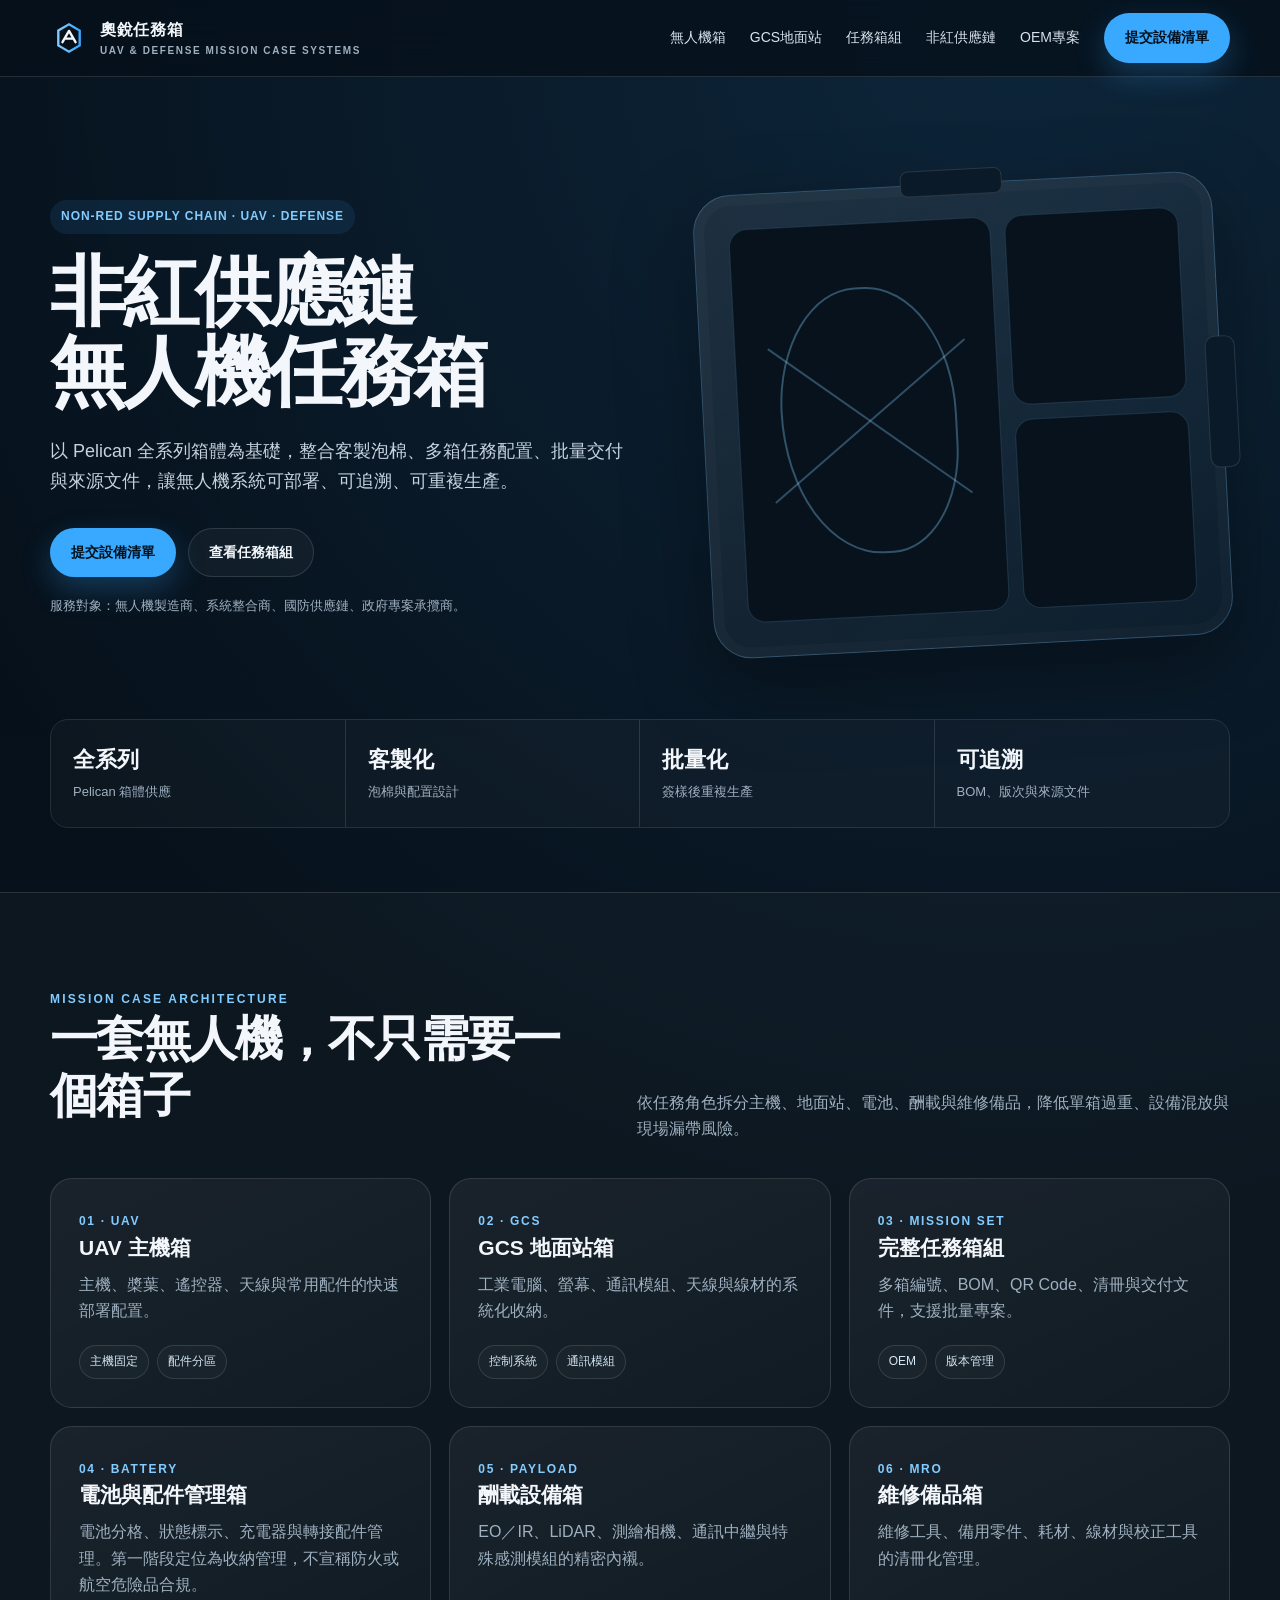
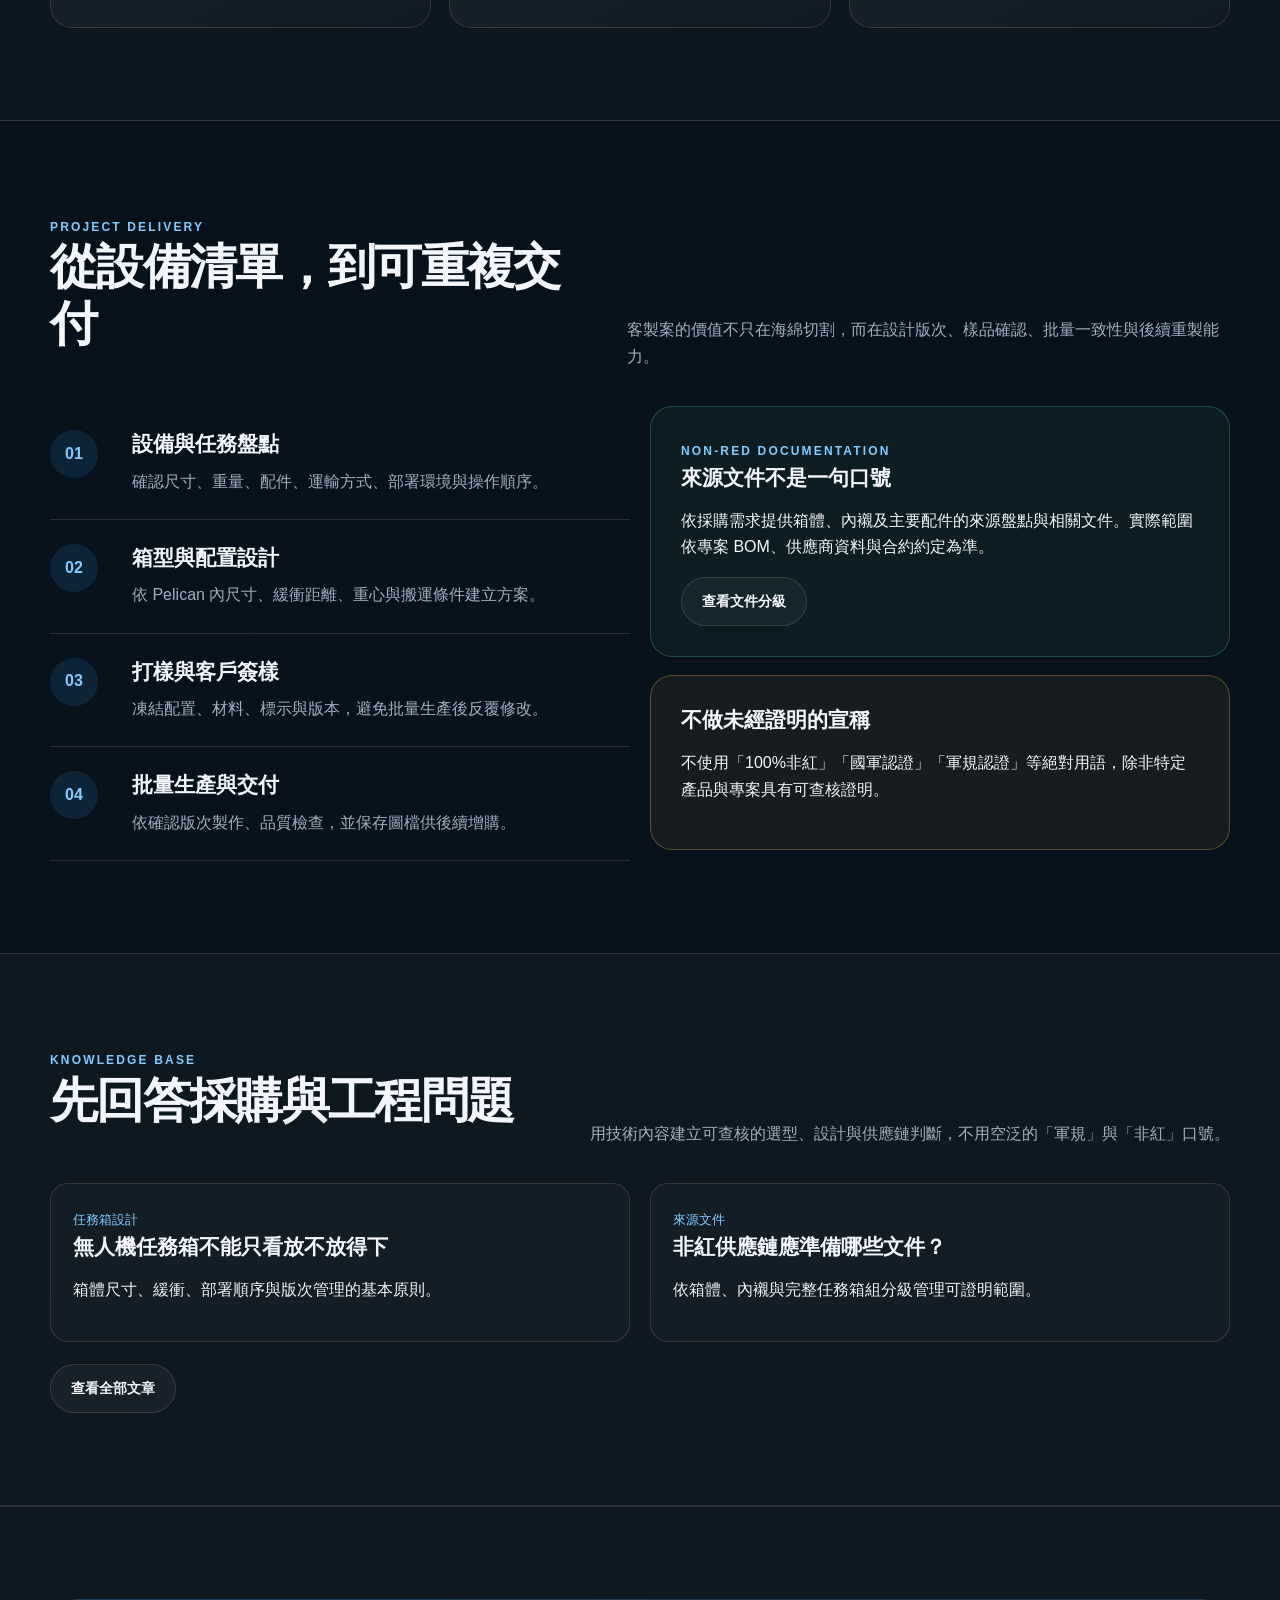
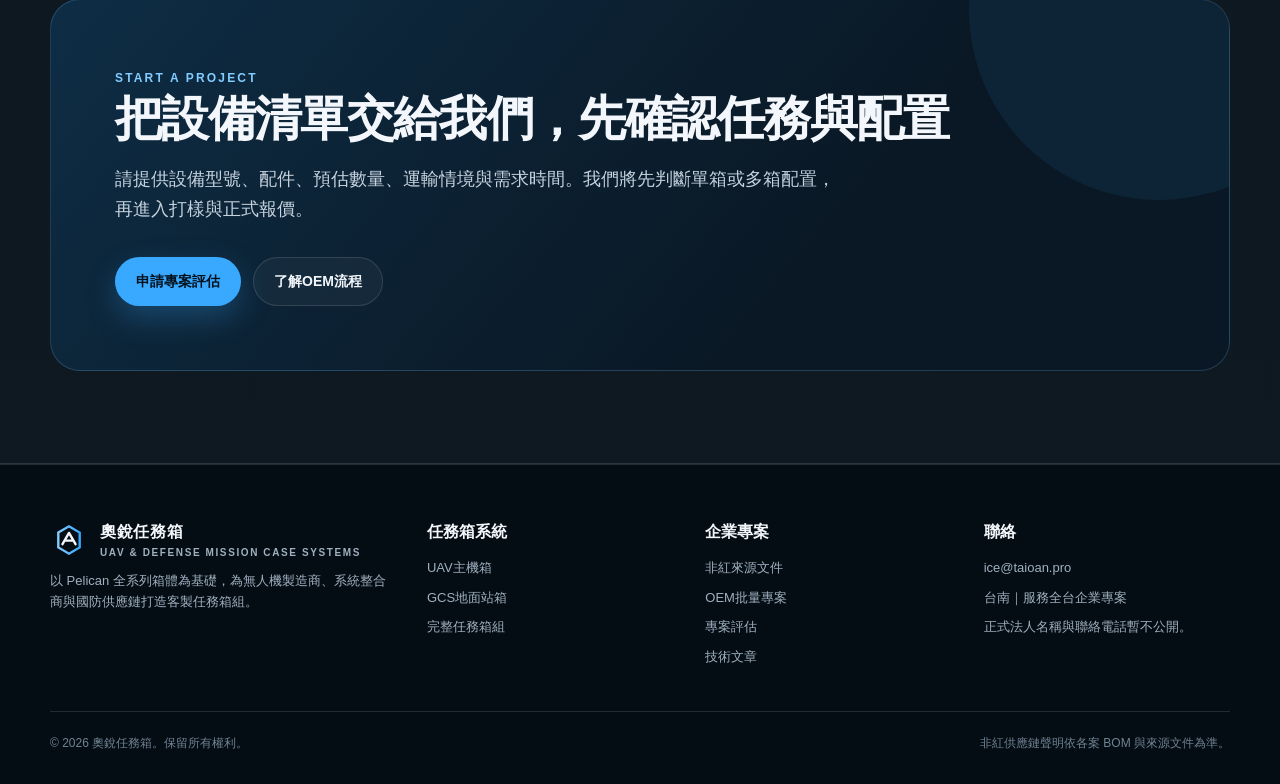
==== index.html @ 8c791722 "Launch Aurui mission case website" ====
<!doctype html><html lang="zh-Hant"><head>
<meta charset="utf-8"><meta name="viewport" content="width=device-width,initial-scale=1">
<title>奧銳任務箱｜非紅供應鏈無人機箱與國防任務箱專案</title><meta name="description" content="以 Pelican 全系列箱體為基礎，提供 UAV 主機箱、GCS 地面站箱、酬載箱、電池管理箱及完整任務箱組的客製與批量交付。"><link rel="canonical" href="https://aurui-mission-case.vercel.app">
<meta property="og:type" content="website"><meta property="og:locale" content="zh_TW"><meta property="og:title" content="奧銳任務箱｜非紅供應鏈無人機箱與國防任務箱專案"><meta property="og:description" content="以 Pelican 全系列箱體為基礎，提供 UAV 主機箱、GCS 地面站箱、酬載箱、電池管理箱及完整任務箱組的客製與批量交付。"><meta property="og:url" content="https://aurui-mission-case.vercel.app"><meta name="theme-color" content="#071019">
<link rel="icon" href="/assets/logo.svg" type="image/svg+xml"><link rel="stylesheet" href="/assets/styles.css">
<script type="application/ld+json">{"@context":"https://schema.org","@type":"Organization","name":"奧銳任務箱","url":"https://aurui-mission-case.vercel.app","description":"非紅供應鏈無人機任務箱與國防設備箱客製專案。","areaServed":"TW","email":"ice@taioan.pro"}</script>
</head><body><header class="site-header"><nav class="nav container">
<a class="brand" href="/"><img src="/assets/logo.svg" alt="奧銳任務箱標誌" width="38" height="38"><span>奧銳任務箱<small>UAV &amp; DEFENSE MISSION CASE SYSTEMS</small></span></a>
<button class="menu-toggle" type="button" aria-label="開啟選單" aria-expanded="false" aria-controls="primary-navigation">選單</button>
<div class="nav-links" id="primary-navigation">
<a href="/uav-case">無人機箱</a><a href="/gcs-case">GCS地面站</a><a href="/mission-set">任務箱組</a><a href="/non-red-supply-chain">非紅供應鏈</a><a href="/oem-program">OEM專案</a><a class="btn btn-primary" href="/inquiry">提交設備清單</a>
</div></nav></header>
<main><section class="hero"><div class="container"><div class="hero-grid">
<div><span class="kicker">NON-RED SUPPLY CHAIN · UAV · DEFENSE</span><h1>非紅供應鏈<br>無人機任務箱</h1><p class="lead">以 Pelican 全系列箱體為基礎，整合客製泡棉、多箱任務配置、批量交付與來源文件，讓無人機系統可部署、可追溯、可重複生產。</p><div class="hero-actions"><a class="btn btn-primary" href="/inquiry">提交設備清單</a><a class="btn btn-secondary" href="/mission-set">查看任務箱組</a></div><p class="hero-note">服務對象：無人機製造商、系統整合商、國防供應鏈、政府專案承攬商。</p></div>
<div class="mission-visual" aria-label="無人機任務箱抽象配置示意"><div class="case-shell"><div class="foam-grid"><div class="cutout large"><div class="drone-mark"></div></div><div class="cutout"></div><div class="cutout"></div></div></div></div></div>
<div class="stat-strip"><div class="stat"><strong>全系列</strong><span>Pelican 箱體供應</span></div><div class="stat"><strong>客製化</strong><span>泡棉與配置設計</span></div><div class="stat"><strong>批量化</strong><span>簽樣後重複生產</span></div><div class="stat"><strong>可追溯</strong><span>BOM、版次與來源文件</span></div></div></div></section>
<section class="section alt"><div class="container"><div class="section-head"><div><span class="eyebrow">Mission Case Architecture</span><h2>一套無人機，不只需要一個箱子</h2></div><p>依任務角色拆分主機、地面站、電池、酬載與維修備品，降低單箱過重、設備混放與現場漏帶風險。</p></div><div class="grid-3">
<a class="card" href="/uav-case"><span class="card-number">01 · UAV</span><h3>UAV 主機箱</h3><p>主機、槳葉、遙控器、天線與常用配件的快速部署配置。</p><div class="tag-row"><span class="tag">主機固定</span><span class="tag">配件分區</span></div></a>
<a class="card" href="/gcs-case"><span class="card-number">02 · GCS</span><h3>GCS 地面站箱</h3><p>工業電腦、螢幕、通訊模組、天線與線材的系統化收納。</p><div class="tag-row"><span class="tag">控制系統</span><span class="tag">通訊模組</span></div></a>
<a class="card" href="/mission-set"><span class="card-number">03 · MISSION SET</span><h3>完整任務箱組</h3><p>多箱編號、BOM、QR Code、清冊與交付文件，支援批量專案。</p><div class="tag-row"><span class="tag">OEM</span><span class="tag">版本管理</span></div></a>
<div class="card"><span class="card-number">04 · BATTERY</span><h3>電池與配件管理箱</h3><p>電池分格、狀態標示、充電器與轉接配件管理。第一階段定位為收納管理，不宣稱防火或航空危險品合規。</p></div>
<div class="card"><span class="card-number">05 · PAYLOAD</span><h3>酬載設備箱</h3><p>EO／IR、LiDAR、測繪相機、通訊中繼與特殊感測模組的精密內襯。</p></div>
<div class="card"><span class="card-number">06 · MRO</span><h3>維修備品箱</h3><p>維修工具、備用零件、耗材、線材與校正工具的清冊化管理。</p></div>
</div></div></section>
<section class="section"><div class="container"><div class="section-head"><div><span class="eyebrow">Project Delivery</span><h2>從設備清單，到可重複交付</h2></div><p>客製案的價值不只在海綿切割，而在設計版次、樣品確認、批量一致性與後續重製能力。</p></div><div class="grid-2"><div class="process"><div class="process-step"><div><h3>設備與任務盤點</h3><p>確認尺寸、重量、配件、運輸方式、部署環境與操作順序。</p></div></div><div class="process-step"><div><h3>箱型與配置設計</h3><p>依 Pelican 內尺寸、緩衝距離、重心與搬運條件建立方案。</p></div></div><div class="process-step"><div><h3>打樣與客戶簽樣</h3><p>凍結配置、材料、標示與版本，避免批量生產後反覆修改。</p></div></div><div class="process-step"><div><h3>批量生產與交付</h3><p>依確認版次製作、品質檢查，並保存圖檔供後續增購。</p></div></div></div><div><div class="callout"><span class="eyebrow">NON-RED DOCUMENTATION</span><h3>來源文件不是一句口號</h3><p>依採購需求提供箱體、內襯及主要配件的來源盤點與相關文件。實際範圍依專案 BOM、供應商資料與合約約定為準。</p><a class="btn btn-secondary" href="/non-red-supply-chain">查看文件分級</a></div><div class="callout warning" style="margin-top:18px"><h3>不做未經證明的宣稱</h3><p>不使用「100%非紅」「國軍認證」「軍規認證」等絕對用語，除非特定產品與專案具有可查核證明。</p></div></div></div></div></section>
<section class="section alt"><div class="container"><div class="section-head"><div><span class="eyebrow">KNOWLEDGE BASE</span><h2>先回答採購與工程問題</h2></div><p>用技術內容建立可查核的選型、設計與供應鏈判斷，不用空泛的「軍規」與「非紅」口號。</p></div><div class="grid-2"><a class="article-item" href="/articles/uav-mission-case-design"><small>任務箱設計</small><h3>無人機任務箱不能只看放不放得下</h3><p>箱體尺寸、緩衝、部署順序與版次管理的基本原則。</p></a><a class="article-item" href="/articles/non-red-supply-chain-documents"><small>來源文件</small><h3>非紅供應鏈應準備哪些文件？</h3><p>依箱體、內襯與完整任務箱組分級管理可證明範圍。</p></a></div><div style="margin-top:22px"><a class="btn btn-secondary" href="/articles">查看全部文章</a></div></div></section><section class="section alt"><div class="container"><div class="quote-band"><span class="eyebrow">START A PROJECT</span><h2>把設備清單交給我們，先確認任務與配置</h2><p class="lead">請提供設備型號、配件、預估數量、運輸情境與需求時間。我們將先判斷單箱或多箱配置，再進入打樣與正式報價。</p><div class="hero-actions"><a class="btn btn-primary" href="/inquiry">申請專案評估</a><a class="btn btn-secondary" href="/oem-program">了解OEM流程</a></div></div></div></section></main><footer class="site-footer"><div class="container"><div class="footer-grid">
<div><div class="brand"><img src="/assets/logo.svg" alt="" width="38" height="38"><span>奧銳任務箱<small>UAV &amp; DEFENSE MISSION CASE SYSTEMS</small></span></div><p>以 Pelican 全系列箱體為基礎，為無人機製造商、系統整合商與國防供應鏈打造客製任務箱組。</p></div>
<div><h4>任務箱系統</h4><a href="/uav-case">UAV主機箱</a><a href="/gcs-case">GCS地面站箱</a><a href="/mission-set">完整任務箱組</a></div>
<div><h4>企業專案</h4><a href="/non-red-supply-chain">非紅來源文件</a><a href="/oem-program">OEM批量專案</a><a href="/inquiry">專案評估</a><a href="/articles">技術文章</a></div>
<div><h4>聯絡</h4><a href="mailto:ice@taioan.pro">ice@taioan.pro</a><p>台南｜服務全台企業專案</p><p class="notice">正式法人名稱與聯絡電話暫不公開。</p></div>
</div><div class="footer-bottom"><span>© 2026 奧銳任務箱。保留所有權利。</span><span>非紅供應鏈聲明依各案 BOM 與來源文件為準。</span></div></div></footer><script src="/assets/app.js" defer></script></body></html>
---- assets/styles.css ----
:root {
  --bg: #071019;
  --surface: #0c1824;
  --surface-2: #102131;
  --line: rgba(255,255,255,.12);
  --text: #f3f7fb;
  --muted: #9fb0c0;
  --accent: #39a9ff;
  --accent-2: #82ccff;
  --ok: #52d6a0;
  --warning: #f2c45c;
  --max: 1180px;
  --radius: 22px;
  --shadow: 0 28px 80px rgba(0,0,0,.35);
}
* { box-sizing: border-box; }
html { scroll-behavior: smooth; }
body {
  margin: 0;
  background:
    radial-gradient(circle at 80% 0%, rgba(57,169,255,.14), transparent 30%),
    linear-gradient(180deg, #06101a 0%, #09131d 100%);
  color: var(--text);
  font-family: Inter, "Noto Sans TC", "PingFang TC", "Microsoft JhengHei", sans-serif;
  line-height: 1.65;
}
a { color: inherit; text-decoration: none; }
img, svg { max-width: 100%; }
.container { width: min(var(--max), calc(100% - 40px)); margin: 0 auto; }
.site-header {
  position: sticky; top: 0; z-index: 30;
  backdrop-filter: blur(18px);
  background: rgba(6,16,26,.78);
  border-bottom: 1px solid var(--line);
}
.nav { min-height: 76px; display: flex; align-items: center; justify-content: space-between; gap: 24px; }
.brand { display:flex; align-items:center; gap:12px; font-weight: 800; letter-spacing:.04em; }
.brand svg { width: 38px; height: 38px; }
.brand small { display:block; font-size:10px; color:var(--muted); letter-spacing:.16em; font-weight:600; }
.nav-links { display:flex; align-items:center; gap:24px; font-size:14px; color:#d9e3ec; }
.nav-links a:hover { color: var(--accent-2); }
.menu-toggle { display:none; background:none; border:1px solid var(--line); color:white; border-radius:12px; padding:9px 12px; }
.btn {
  display:inline-flex; align-items:center; justify-content:center; gap:8px;
  border-radius:999px; padding:12px 20px; font-weight:750; font-size:14px;
  border:1px solid transparent; transition:.2s ease; cursor:pointer;
}
.btn-primary { background:var(--accent); color:#03111d; box-shadow:0 12px 30px rgba(57,169,255,.26); }
.btn-primary:hover { transform:translateY(-2px); background:#67bbff; }
.btn-secondary { border-color:var(--line); background:rgba(255,255,255,.04); }
.btn-secondary:hover { border-color:rgba(130,204,255,.55); color:var(--accent-2); }
.hero { padding:88px 0 64px; overflow:hidden; }
.hero-grid { display:grid; grid-template-columns:1.05fr .95fr; gap:56px; align-items:center; }
.eyebrow { color:var(--accent-2); text-transform:uppercase; letter-spacing:.18em; font-size:12px; font-weight:800; }
h1 { font-size:clamp(42px,6vw,76px); line-height:1.06; letter-spacing:-.045em; margin:18px 0 24px; }
h2 { font-size:clamp(30px,4vw,48px); line-height:1.18; letter-spacing:-.035em; margin:0 0 18px; }
h3 { font-size:21px; line-height:1.35; margin:0 0 10px; }
.lead { color:#c6d3df; font-size:18px; max-width:720px; }
.hero-actions { display:flex; flex-wrap:wrap; gap:12px; margin-top:32px; }
.hero-note { margin-top:18px; font-size:13px; color:var(--muted); }
.mission-visual { position:relative; min-height:500px; display:grid; place-items:center; }
.case-shell {
  width:min(520px,100%); aspect-ratio:1.12; border:1px solid rgba(130,204,255,.26); border-radius:38px;
  background:linear-gradient(145deg, rgba(255,255,255,.08), rgba(255,255,255,.015));
  box-shadow:var(--shadow), inset 0 0 0 10px rgba(255,255,255,.02);
  padding:34px; position:relative; transform:rotate(-3deg);
}
.case-shell:before,.case-shell:after { content:""; position:absolute; background:#0b1a28; border:1px solid var(--line); }
.case-shell:before { width:100px;height:24px;border-radius:8px;left:50%;top:-15px;transform:translateX(-50%); }
.case-shell:after { width:28px;height:130px;border-radius:10px;right:-16px;top:50%;transform:translateY(-50%); }
.foam-grid { height:100%; display:grid; grid-template-columns:1.2fr .8fr; grid-template-rows:1fr 1fr; gap:14px; }
.cutout { border:1px solid rgba(130,204,255,.18); background:#07121c; border-radius:18px; position:relative; overflow:hidden; }
.cutout.large { grid-row:1/3; }
.drone-mark { position:absolute; inset:16%; border:2px solid rgba(130,204,255,.34); border-radius:48% 52% 42% 58%; }
.drone-mark:before,.drone-mark:after { content:""; position:absolute; width:145%; height:2px; background:rgba(130,204,255,.32); left:-22%; top:50%; }
.drone-mark:before { transform:rotate(38deg); }
.drone-mark:after { transform:rotate(-38deg); }
.stat-strip { display:grid; grid-template-columns:repeat(4,1fr); border:1px solid var(--line); border-radius:18px; overflow:hidden; margin-top:54px; }
.stat { padding:22px; background:rgba(255,255,255,.025); border-right:1px solid var(--line); }
.stat:last-child { border-right:0; }
.stat strong { display:block; font-size:22px; }
.stat span { color:var(--muted); font-size:13px; }
.section { padding:92px 0; }
.section.alt { background:rgba(255,255,255,.022); border-block:1px solid var(--line); }
.section-head { display:flex; justify-content:space-between; gap:40px; align-items:end; margin-bottom:36px; }
.section-head p { max-width:650px; color:var(--muted); margin:0; }
.grid-3 { display:grid; grid-template-columns:repeat(3,1fr); gap:18px; }
.grid-2 { display:grid; grid-template-columns:repeat(2,1fr); gap:20px; }
.card {
  padding:28px; border:1px solid var(--line); border-radius:var(--radius);
  background:linear-gradient(155deg, rgba(255,255,255,.055), rgba(255,255,255,.018));
  min-height:100%; transition:.2s ease;
}
.card:hover { transform:translateY(-4px); border-color:rgba(57,169,255,.42); }
.card-number { font-size:12px; letter-spacing:.14em; color:var(--accent-2); font-weight:800; }
.card p { color:var(--muted); margin:0; }
.card ul { padding-left:18px; color:#c4d0db; }
.icon-box { width:48px;height:48px;border-radius:14px;display:grid;place-items:center;background:rgba(57,169,255,.12);border:1px solid rgba(57,169,255,.25);margin-bottom:24px; }
.tag-row { display:flex; flex-wrap:wrap; gap:8px; margin-top:20px; }
.tag { font-size:12px; color:#d3e7f6; padding:6px 10px; border:1px solid var(--line); border-radius:999px; background:rgba(255,255,255,.025); }
.process { counter-reset:step; }
.process-step { display:grid; grid-template-columns:64px 1fr; gap:18px; padding:24px 0; border-bottom:1px solid var(--line); }
.process-step:before { counter-increment:step; content:counter(step, decimal-leading-zero); width:48px;height:48px;border-radius:50%;display:grid;place-items:center;background:rgba(57,169,255,.12);color:var(--accent-2);font-weight:800; }
.process-step p { margin:5px 0 0; color:var(--muted); }
.callout { border:1px solid rgba(82,214,160,.28); background:rgba(82,214,160,.06); border-radius:var(--radius); padding:30px; }
.callout.warning { border-color:rgba(242,196,92,.3); background:rgba(242,196,92,.06); }
.quote-band { padding:64px; border-radius:30px; background:linear-gradient(130deg,#0e2d45,#0a1825 65%); border:1px solid rgba(130,204,255,.2); position:relative; overflow:hidden; }
.quote-band:after { content:"";position:absolute;width:380px;height:380px;border-radius:50%;background:rgba(57,169,255,.08);right:-120px;top:-180px; }
.page-hero { padding:72px 0 46px; border-bottom:1px solid var(--line); }
.page-hero h1 { font-size:clamp(38px,5vw,64px); }
.breadcrumb { font-size:13px; color:var(--muted); }
.content-grid { display:grid;grid-template-columns:1fr 320px;gap:50px;align-items:start; }
.sidebar { position:sticky;top:110px; }
.sidebar .card { min-height:auto; }
.table-wrap { overflow:auto; border:1px solid var(--line); border-radius:18px; }
table { width:100%; border-collapse:collapse; min-width:680px; }
th,td { text-align:left; padding:15px 18px; border-bottom:1px solid var(--line); }
th { color:var(--accent-2); font-size:13px; background:rgba(255,255,255,.035); }
td { color:#ced9e2; }
form { display:grid; gap:16px; }
.form-grid { display:grid; grid-template-columns:1fr 1fr; gap:16px; }
label { display:grid; gap:8px; font-size:13px; color:#d7e1e9; font-weight:700; }
input,select,textarea {
  width:100%; border:1px solid var(--line); border-radius:13px; background:#081521; color:white; padding:13px 14px; font:inherit;
}
input:focus,select:focus,textarea:focus { outline:none; border-color:var(--accent); box-shadow:0 0 0 3px rgba(57,169,255,.12); }
textarea { min-height:150px; resize:vertical; }
.form-status { min-height:24px; color:var(--muted); font-size:14px; }
.honeypot { position:absolute; left:-10000px; width:1px; height:1px; overflow:hidden; }
.site-footer { padding:54px 0 30px; border-top:1px solid var(--line); background:#050d14; }
.footer-grid { display:grid; grid-template-columns:1.4fr repeat(3,1fr); gap:32px; }
.footer-grid h4 { margin:0 0 12px; }
.footer-grid a,.footer-grid p { color:var(--muted); font-size:13px; display:block; margin:8px 0; }
.footer-bottom { margin-top:36px; padding-top:22px; border-top:1px solid var(--line); color:#6f8293; font-size:12px; display:flex; justify-content:space-between; gap:20px; }
.article-list { display:grid; gap:14px; }
.article-item { padding:22px;border:1px solid var(--line);border-radius:18px;background:rgba(255,255,255,.025); }
.article-item small { color:var(--accent-2); }
.kicker { display:inline-flex;align-items:center;gap:8px;padding:7px 11px;border-radius:999px;background:rgba(57,169,255,.1);color:var(--accent-2);font-size:12px;font-weight:800;letter-spacing:.08em; }
.notice { color:#8fa2b3; font-size:12px; }
@media(max-width:900px){
  .nav-links{display:none;position:absolute;left:20px;right:20px;top:70px;flex-direction:column;align-items:stretch;background:#081521;border:1px solid var(--line);border-radius:18px;padding:18px;box-shadow:var(--shadow)}
  .nav-links.open{display:flex}.menu-toggle{display:block}
  .hero-grid,.content-grid,.footer-grid{grid-template-columns:1fr}.mission-visual{min-height:400px}.sidebar{position:static}
  .grid-3{grid-template-columns:1fr 1fr}.stat-strip{grid-template-columns:1fr 1fr}.stat:nth-child(2){border-right:0}.stat:nth-child(-n+2){border-bottom:1px solid var(--line)}
  .section-head{display:block}.section-head p{margin-top:14px}.quote-band{padding:38px}
}
@media(max-width:620px){
  .container{width:min(100% - 28px,var(--max))}.hero{padding-top:58px}.grid-3,.grid-2,.form-grid{grid-template-columns:1fr}.stat-strip{grid-template-columns:1fr}.stat{border-right:0!important;border-bottom:1px solid var(--line)!important}.stat:last-child{border-bottom:0!important}.case-shell{padding:22px;border-radius:28px}.mission-visual{min-height:330px}.section{padding:66px 0}.nav{min-height:68px}.brand small{display:none}.footer-bottom{display:block}.hero-actions .btn{width:100%}
}
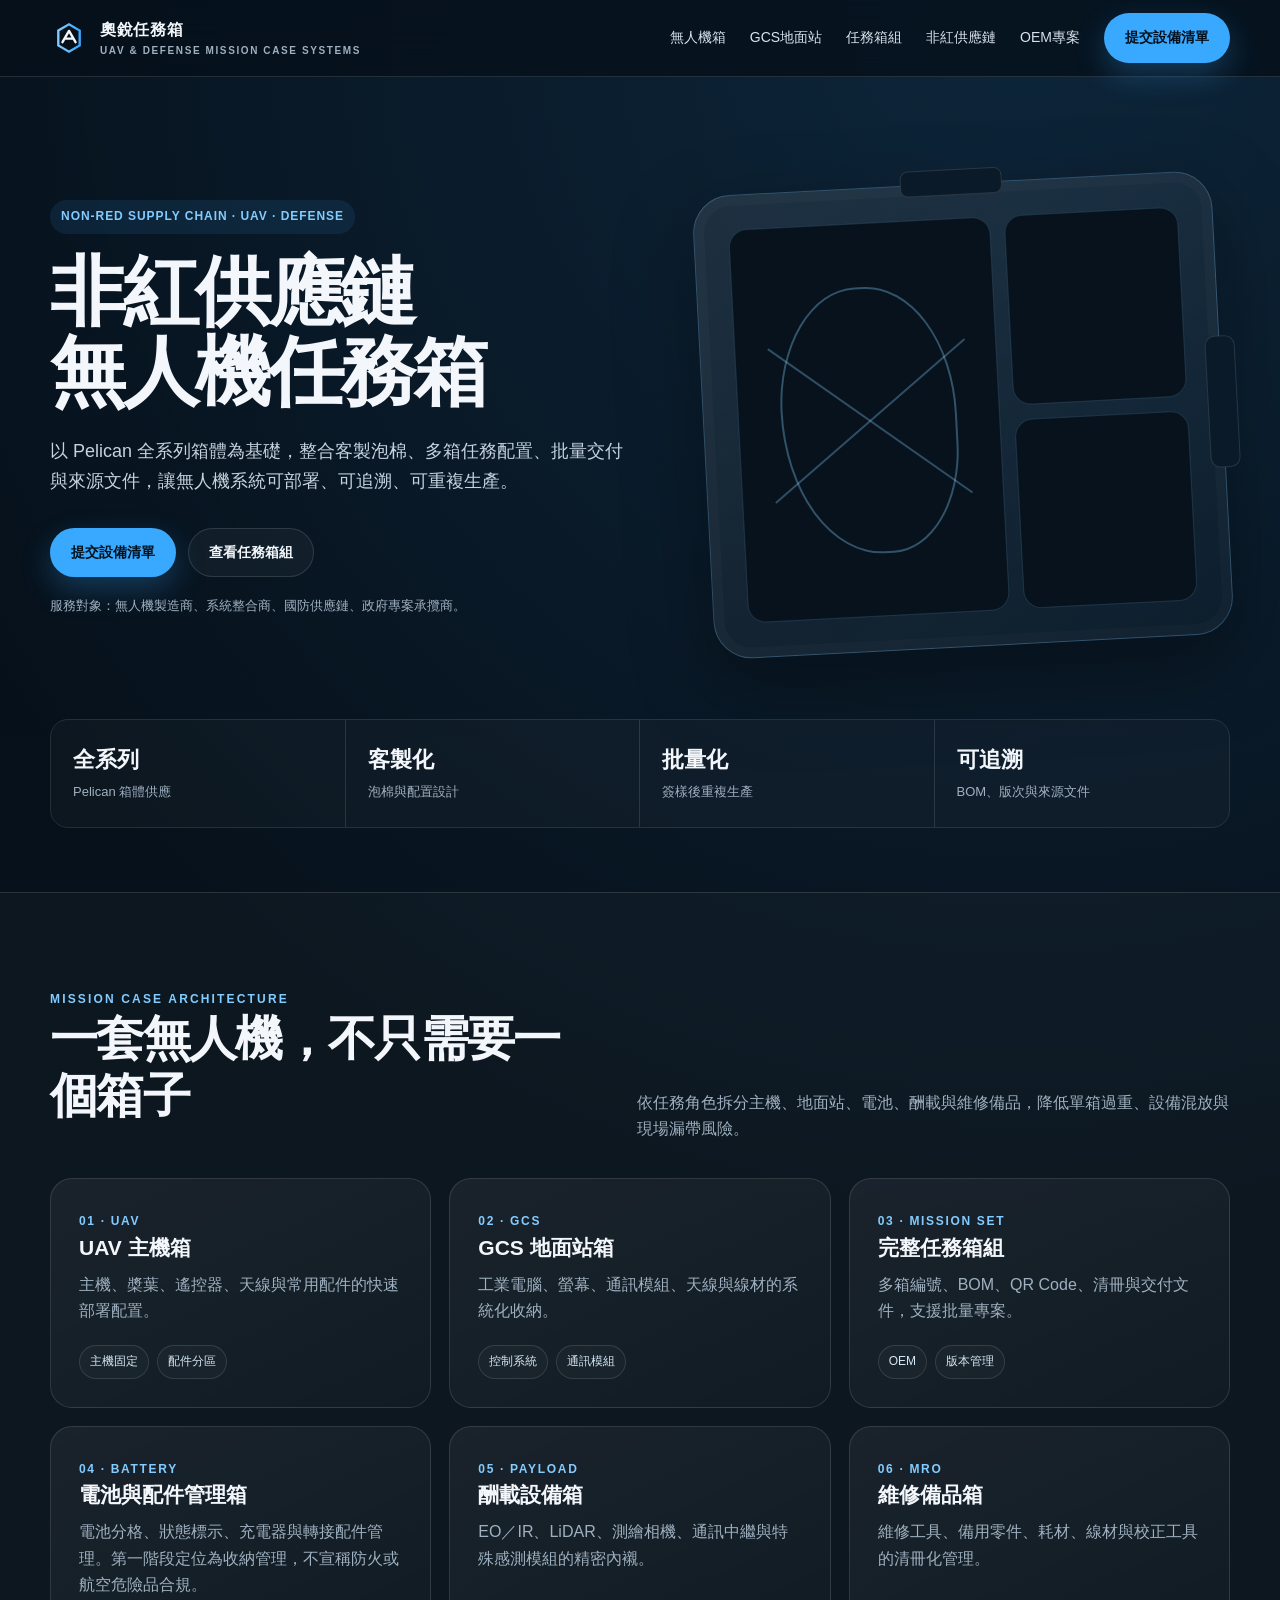
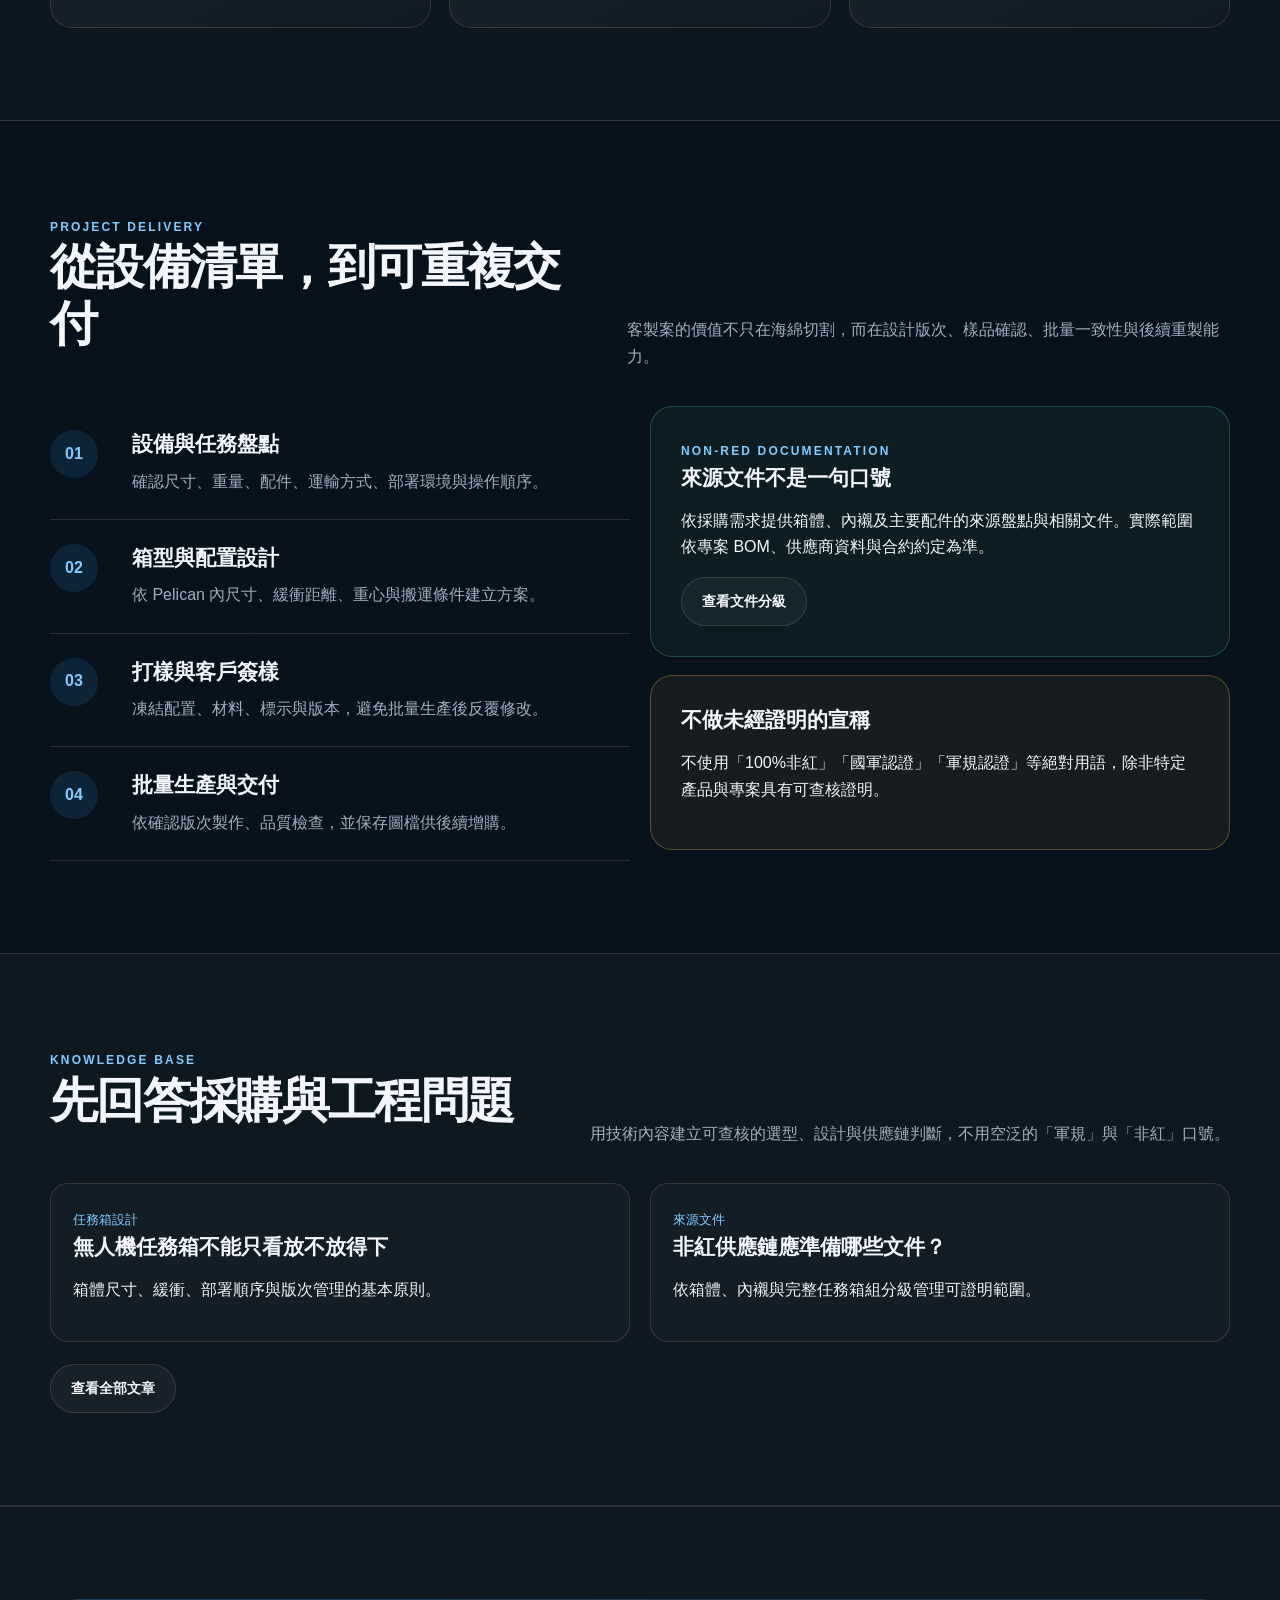
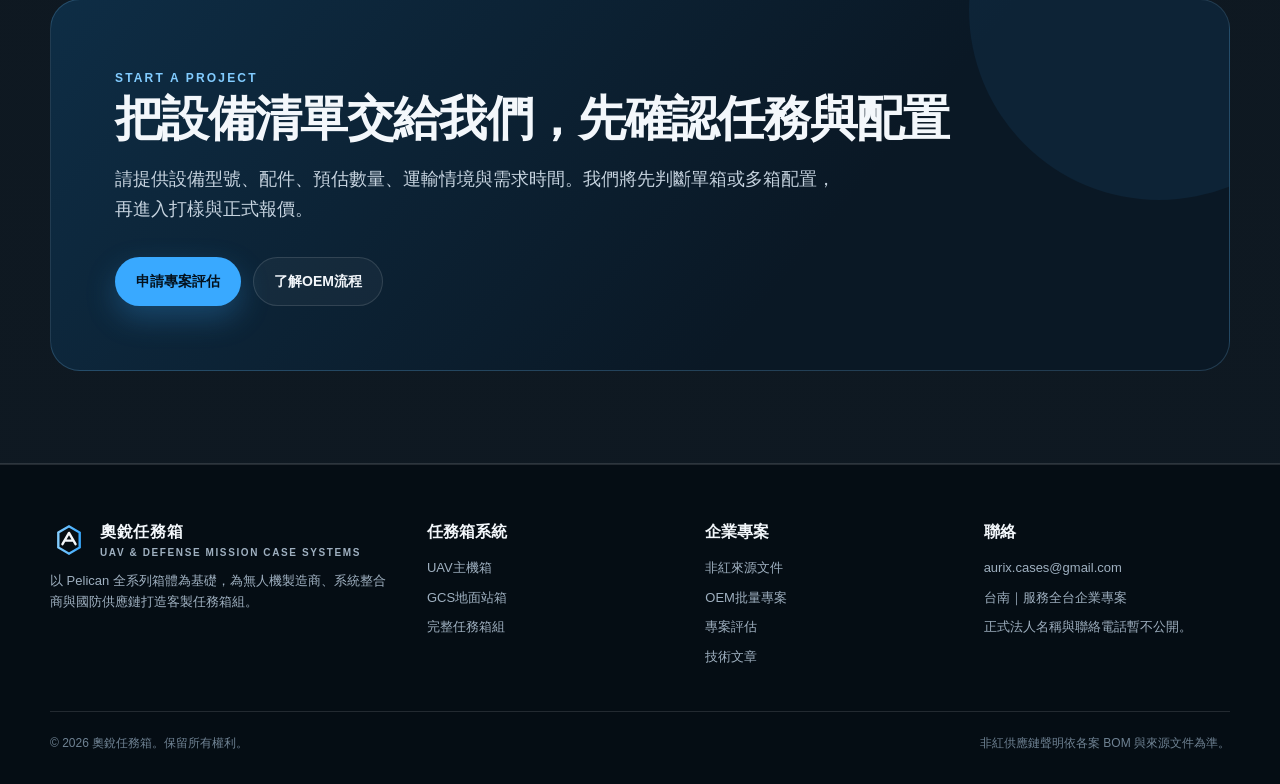
==== commit 72d1c513: "Configure Aurix production deployment" ====
--- a/index.html
+++ b/index.html
@@ -1,9 +1,9 @@
 <!doctype html><html lang="zh-Hant"><head>
 <meta charset="utf-8"><meta name="viewport" content="width=device-width,initial-scale=1">
-<title>奧銳任務箱｜非紅供應鏈無人機箱與國防任務箱專案</title><meta name="description" content="以 Pelican 全系列箱體為基礎，提供 UAV 主機箱、GCS 地面站箱、酬載箱、電池管理箱及完整任務箱組的客製與批量交付。"><link rel="canonical" href="https://aurui-mission-case.vercel.app">
-<meta property="og:type" content="website"><meta property="og:locale" content="zh_TW"><meta property="og:title" content="奧銳任務箱｜非紅供應鏈無人機箱與國防任務箱專案"><meta property="og:description" content="以 Pelican 全系列箱體為基礎，提供 UAV 主機箱、GCS 地面站箱、酬載箱、電池管理箱及完整任務箱組的客製與批量交付。"><meta property="og:url" content="https://aurui-mission-case.vercel.app"><meta name="theme-color" content="#071019">
+<title>奧銳任務箱｜非紅供應鏈無人機箱與國防任務箱專案</title><meta name="description" content="以 Pelican 全系列箱體為基礎，提供 UAV 主機箱、GCS 地面站箱、酬載箱、電池管理箱及完整任務箱組的客製與批量交付。"><link rel="canonical" href="https://aurix.com.tw">
+<meta property="og:type" content="website"><meta property="og:locale" content="zh_TW"><meta property="og:title" content="奧銳任務箱｜非紅供應鏈無人機箱與國防任務箱專案"><meta property="og:description" content="以 Pelican 全系列箱體為基礎，提供 UAV 主機箱、GCS 地面站箱、酬載箱、電池管理箱及完整任務箱組的客製與批量交付。"><meta property="og:url" content="https://aurix.com.tw"><meta name="theme-color" content="#071019">
 <link rel="icon" href="/assets/logo.svg" type="image/svg+xml"><link rel="stylesheet" href="/assets/styles.css">
-<script type="application/ld+json">{"@context":"https://schema.org","@type":"Organization","name":"奧銳任務箱","url":"https://aurui-mission-case.vercel.app","description":"非紅供應鏈無人機任務箱與國防設備箱客製專案。","areaServed":"TW","email":"ice@taioan.pro"}</script>
+<script type="application/ld+json">{"@context":"https://schema.org","@type":"Organization","name":"奧銳任務箱","url":"https://aurix.com.tw","description":"非紅供應鏈無人機任務箱與國防設備箱客製專案。","areaServed":"TW","email":"aurix.cases@gmail.com"}</script>
 </head><body><header class="site-header"><nav class="nav container">
 <a class="brand" href="/"><img src="/assets/logo.svg" alt="奧銳任務箱標誌" width="38" height="38"><span>奧銳任務箱<small>UAV &amp; DEFENSE MISSION CASE SYSTEMS</small></span></a>
 <button class="menu-toggle" type="button" aria-label="開啟選單" aria-expanded="false" aria-controls="primary-navigation">選單</button>
@@ -27,5 +27,5 @@
 <div><div class="brand"><img src="/assets/logo.svg" alt="" width="38" height="38"><span>奧銳任務箱<small>UAV &amp; DEFENSE MISSION CASE SYSTEMS</small></span></div><p>以 Pelican 全系列箱體為基礎，為無人機製造商、系統整合商與國防供應鏈打造客製任務箱組。</p></div>
 <div><h4>任務箱系統</h4><a href="/uav-case">UAV主機箱</a><a href="/gcs-case">GCS地面站箱</a><a href="/mission-set">完整任務箱組</a></div>
 <div><h4>企業專案</h4><a href="/non-red-supply-chain">非紅來源文件</a><a href="/oem-program">OEM批量專案</a><a href="/inquiry">專案評估</a><a href="/articles">技術文章</a></div>
-<div><h4>聯絡</h4><a href="mailto:ice@taioan.pro">ice@taioan.pro</a><p>台南｜服務全台企業專案</p><p class="notice">正式法人名稱與聯絡電話暫不公開。</p></div>
+<div><h4>聯絡</h4><a href="mailto:aurix.cases@gmail.com">aurix.cases@gmail.com</a><p>台南｜服務全台企業專案</p><p class="notice">正式法人名稱與聯絡電話暫不公開。</p></div>
 </div><div class="footer-bottom"><span>© 2026 奧銳任務箱。保留所有權利。</span><span>非紅供應鏈聲明依各案 BOM 與來源文件為準。</span></div></div></footer><script src="/assets/app.js" defer></script></body></html>
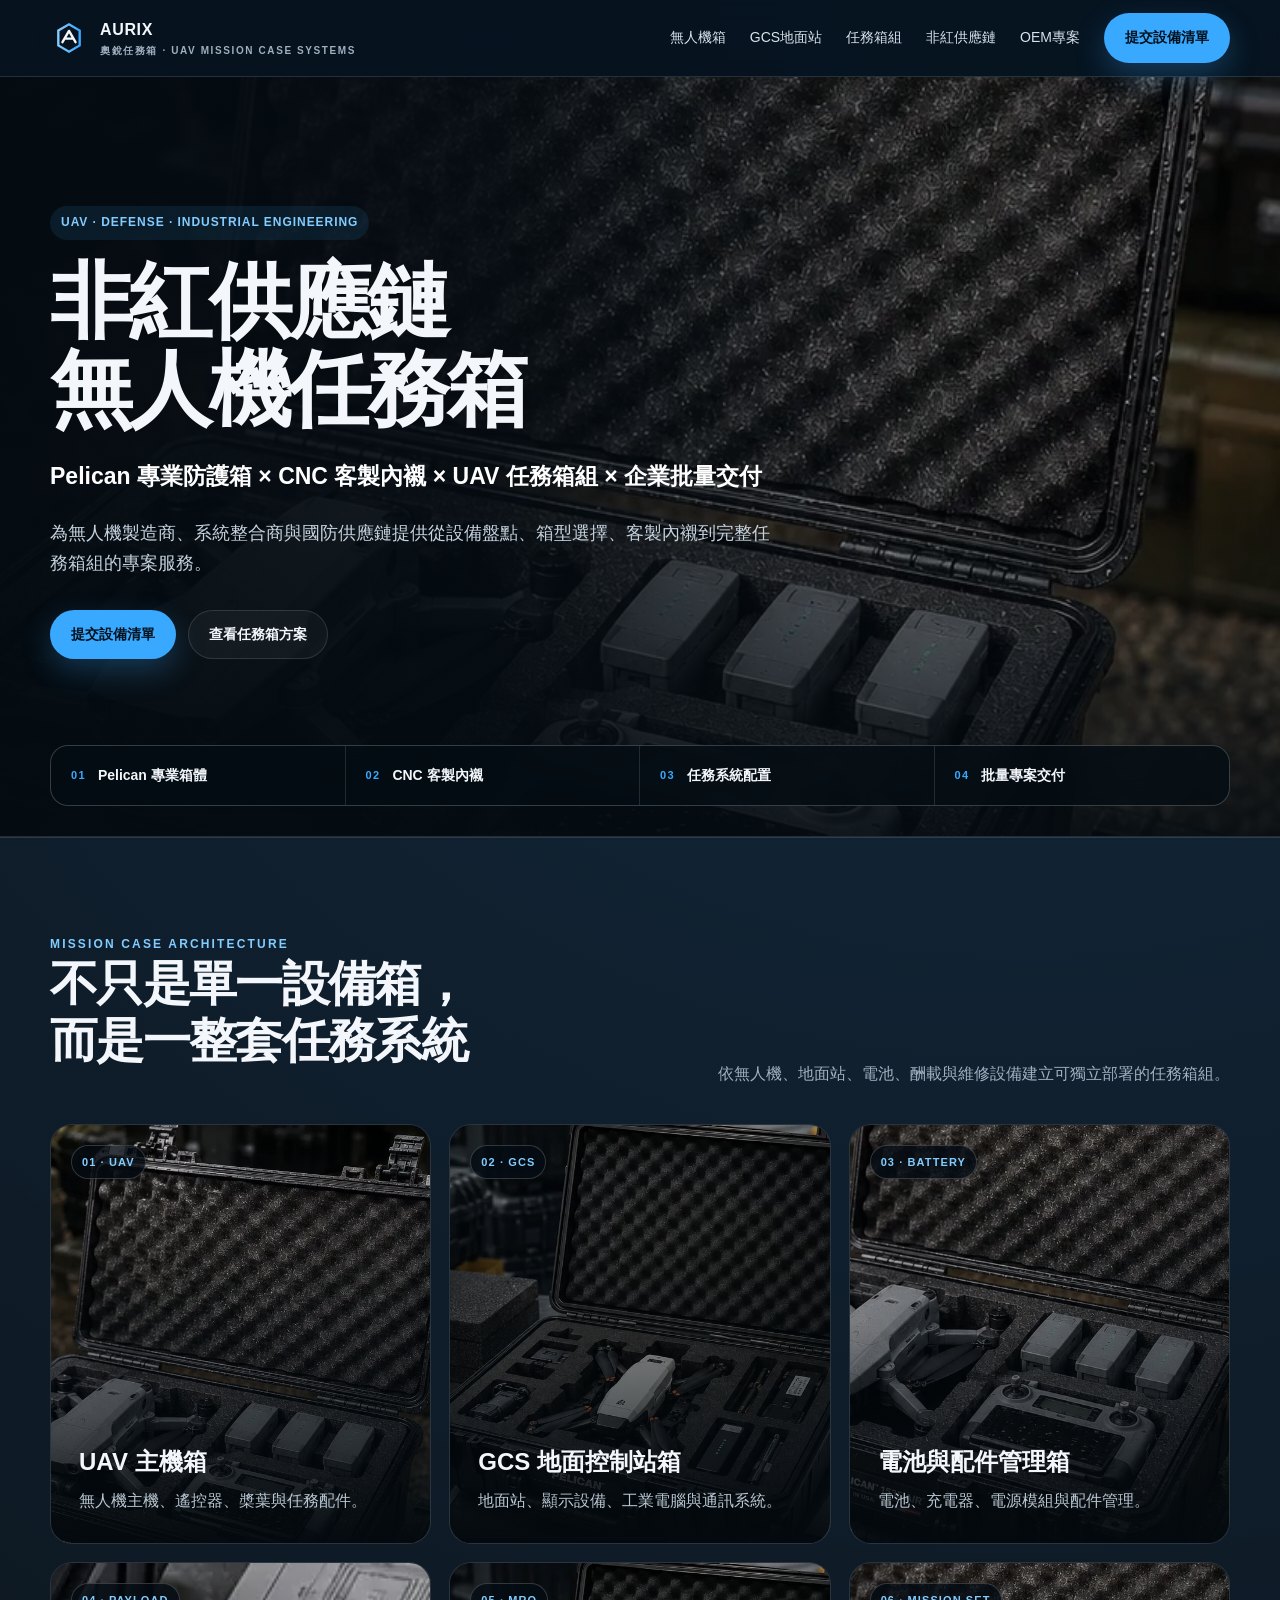
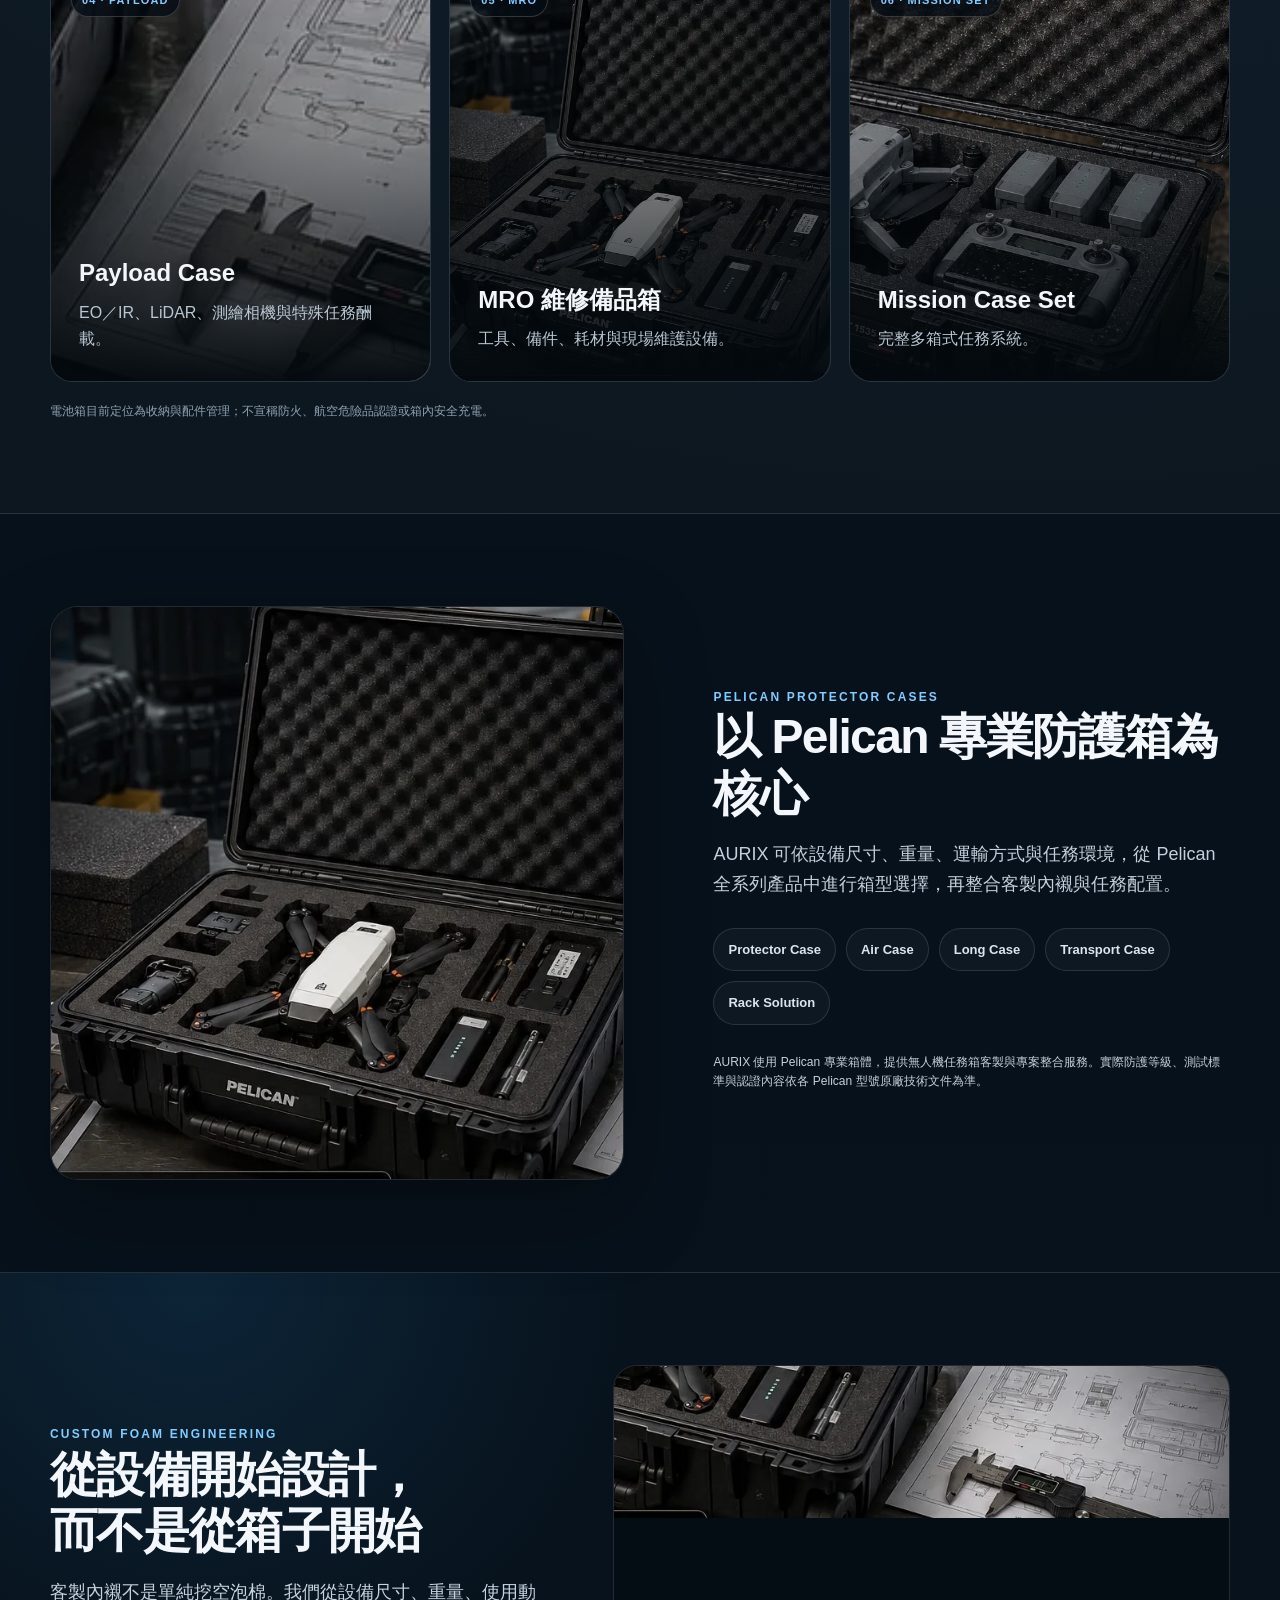
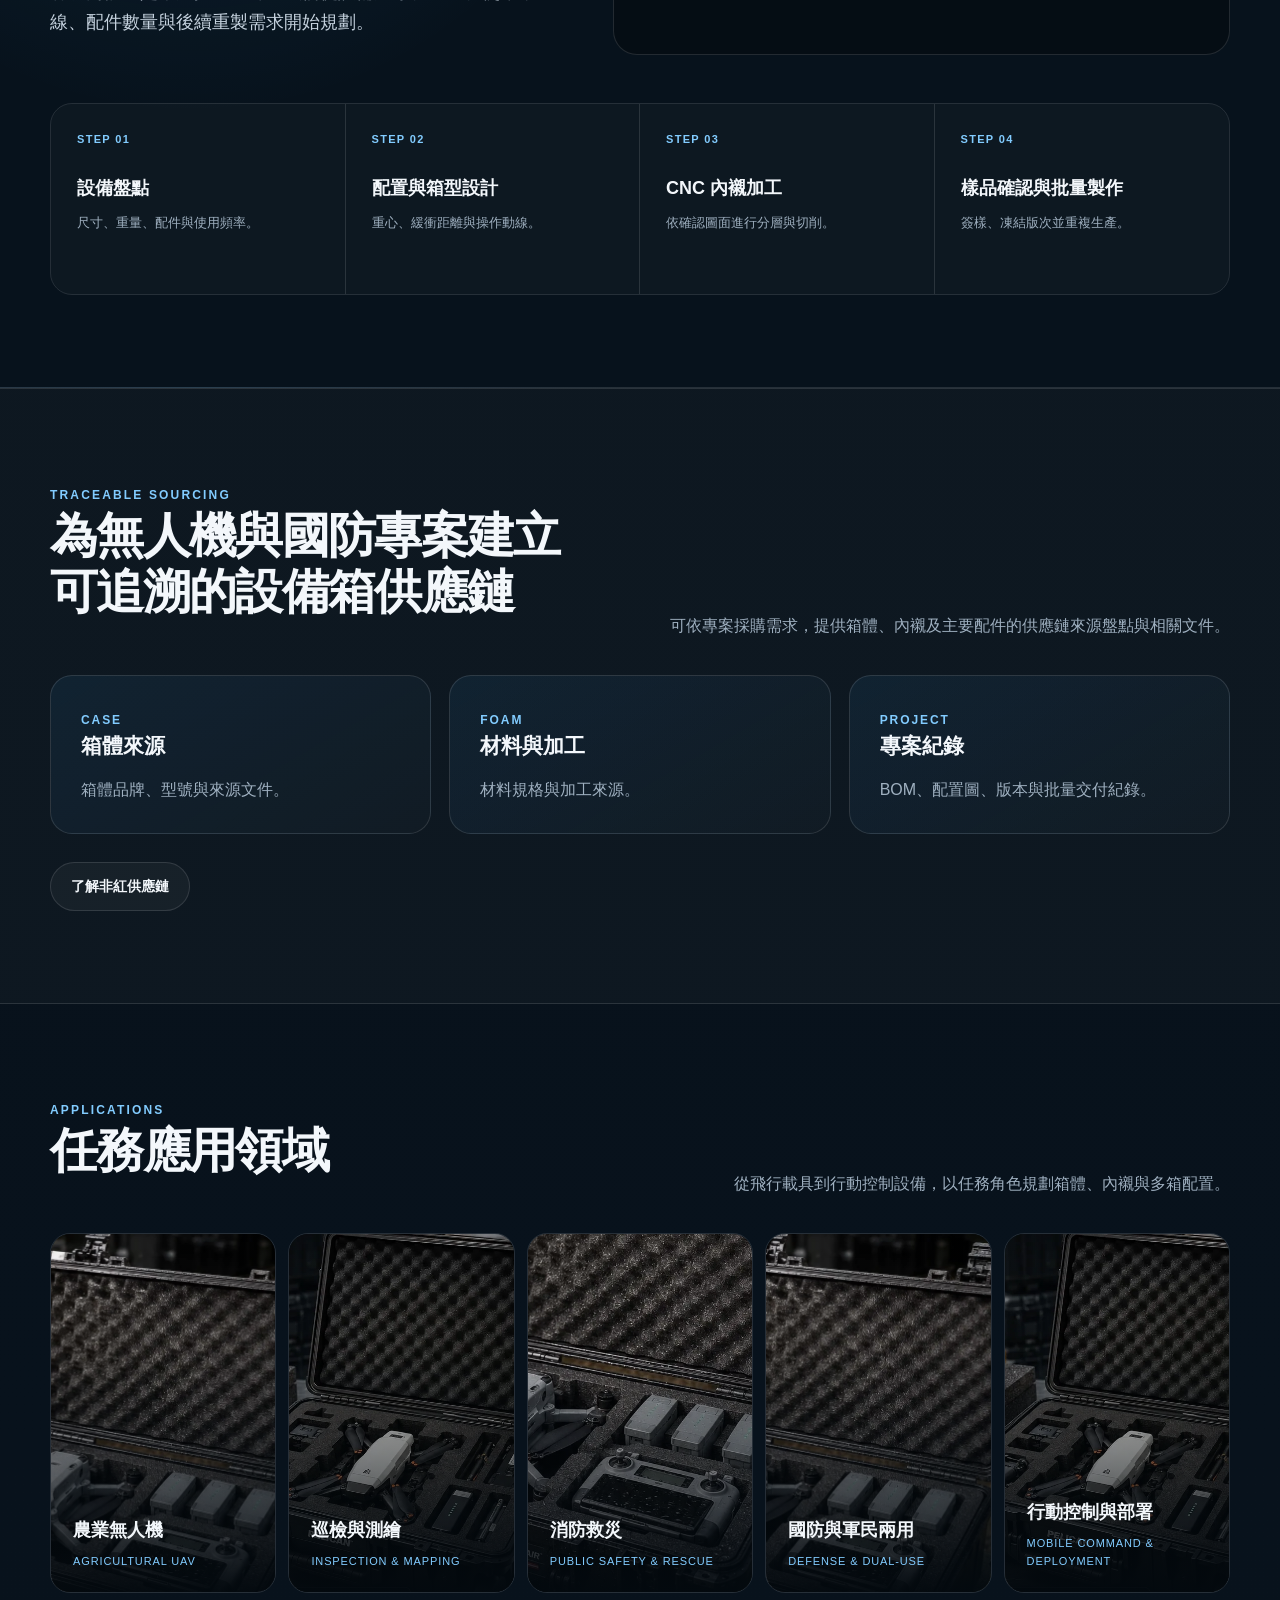
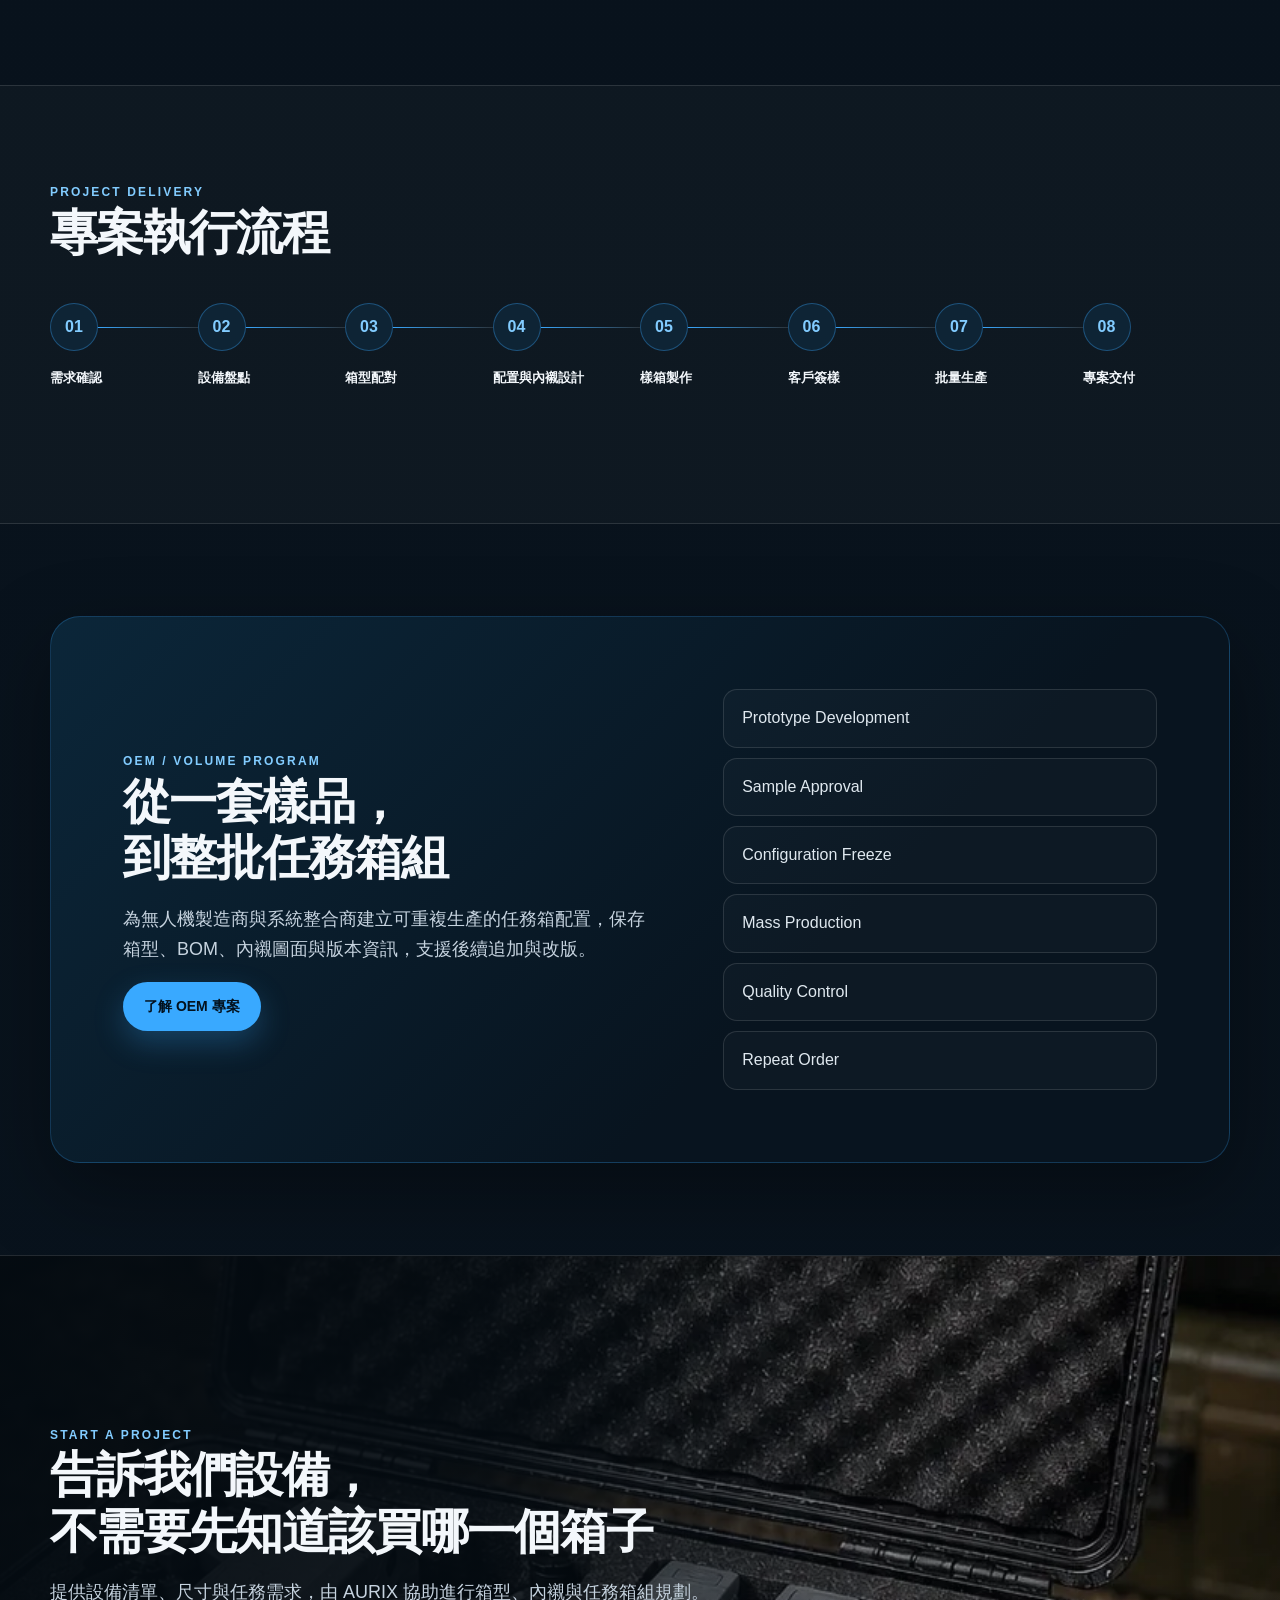
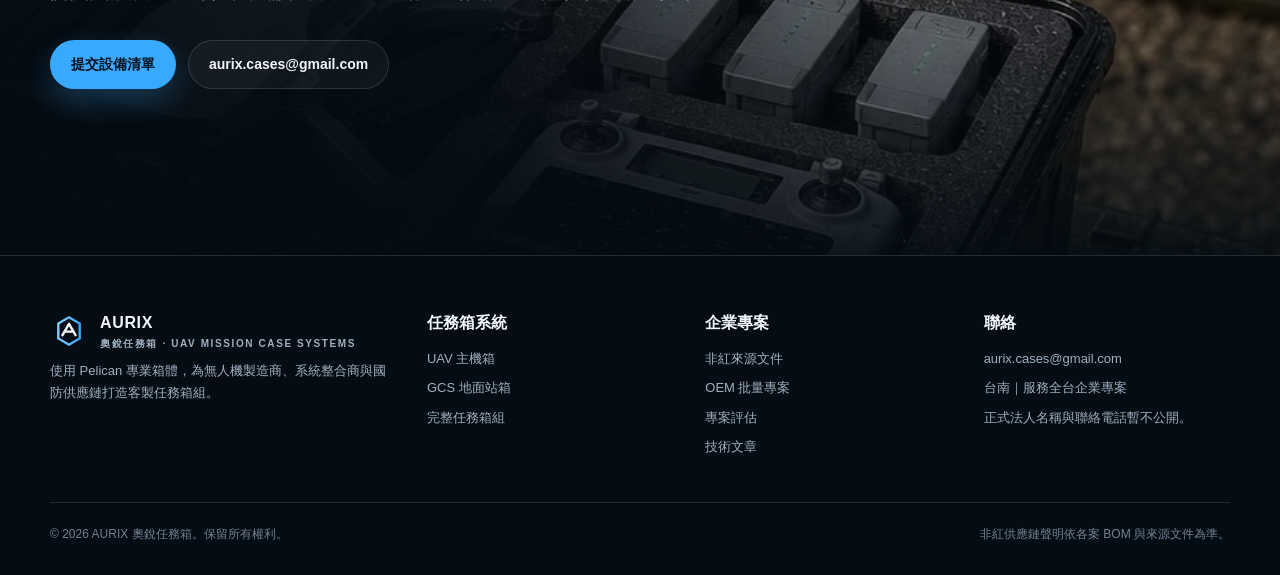
==== commit 5f561c4e: "feat: upgrade mission case visual experience" ====
--- a/index.html
+++ b/index.html
@@ -1,31 +1,137 @@
-<!doctype html><html lang="zh-Hant"><head>
-<meta charset="utf-8"><meta name="viewport" content="width=device-width,initial-scale=1">
-<title>奧銳任務箱｜非紅供應鏈無人機箱與國防任務箱專案</title><meta name="description" content="以 Pelican 全系列箱體為基礎，提供 UAV 主機箱、GCS 地面站箱、酬載箱、電池管理箱及完整任務箱組的客製與批量交付。"><link rel="canonical" href="https://aurix.com.tw">
-<meta property="og:type" content="website"><meta property="og:locale" content="zh_TW"><meta property="og:title" content="奧銳任務箱｜非紅供應鏈無人機箱與國防任務箱專案"><meta property="og:description" content="以 Pelican 全系列箱體為基礎，提供 UAV 主機箱、GCS 地面站箱、酬載箱、電池管理箱及完整任務箱組的客製與批量交付。"><meta property="og:url" content="https://aurix.com.tw"><meta name="theme-color" content="#071019">
-<link rel="icon" href="/assets/logo.svg" type="image/svg+xml"><link rel="stylesheet" href="/assets/styles.css">
-<script type="application/ld+json">{"@context":"https://schema.org","@type":"Organization","name":"奧銳任務箱","url":"https://aurix.com.tw","description":"非紅供應鏈無人機任務箱與國防設備箱客製專案。","areaServed":"TW","email":"aurix.cases@gmail.com"}</script>
-</head><body><header class="site-header"><nav class="nav container">
-<a class="brand" href="/"><img src="/assets/logo.svg" alt="奧銳任務箱標誌" width="38" height="38"><span>奧銳任務箱<small>UAV &amp; DEFENSE MISSION CASE SYSTEMS</small></span></a>
-<button class="menu-toggle" type="button" aria-label="開啟選單" aria-expanded="false" aria-controls="primary-navigation">選單</button>
-<div class="nav-links" id="primary-navigation">
-<a href="/uav-case">無人機箱</a><a href="/gcs-case">GCS地面站</a><a href="/mission-set">任務箱組</a><a href="/non-red-supply-chain">非紅供應鏈</a><a href="/oem-program">OEM專案</a><a class="btn btn-primary" href="/inquiry">提交設備清單</a>
-</div></nav></header>
-<main><section class="hero"><div class="container"><div class="hero-grid">
-<div><span class="kicker">NON-RED SUPPLY CHAIN · UAV · DEFENSE</span><h1>非紅供應鏈<br>無人機任務箱</h1><p class="lead">以 Pelican 全系列箱體為基礎，整合客製泡棉、多箱任務配置、批量交付與來源文件，讓無人機系統可部署、可追溯、可重複生產。</p><div class="hero-actions"><a class="btn btn-primary" href="/inquiry">提交設備清單</a><a class="btn btn-secondary" href="/mission-set">查看任務箱組</a></div><p class="hero-note">服務對象：無人機製造商、系統整合商、國防供應鏈、政府專案承攬商。</p></div>
-<div class="mission-visual" aria-label="無人機任務箱抽象配置示意"><div class="case-shell"><div class="foam-grid"><div class="cutout large"><div class="drone-mark"></div></div><div class="cutout"></div><div class="cutout"></div></div></div></div></div>
-<div class="stat-strip"><div class="stat"><strong>全系列</strong><span>Pelican 箱體供應</span></div><div class="stat"><strong>客製化</strong><span>泡棉與配置設計</span></div><div class="stat"><strong>批量化</strong><span>簽樣後重複生產</span></div><div class="stat"><strong>可追溯</strong><span>BOM、版次與來源文件</span></div></div></div></section>
-<section class="section alt"><div class="container"><div class="section-head"><div><span class="eyebrow">Mission Case Architecture</span><h2>一套無人機，不只需要一個箱子</h2></div><p>依任務角色拆分主機、地面站、電池、酬載與維修備品，降低單箱過重、設備混放與現場漏帶風險。</p></div><div class="grid-3">
-<a class="card" href="/uav-case"><span class="card-number">01 · UAV</span><h3>UAV 主機箱</h3><p>主機、槳葉、遙控器、天線與常用配件的快速部署配置。</p><div class="tag-row"><span class="tag">主機固定</span><span class="tag">配件分區</span></div></a>
-<a class="card" href="/gcs-case"><span class="card-number">02 · GCS</span><h3>GCS 地面站箱</h3><p>工業電腦、螢幕、通訊模組、天線與線材的系統化收納。</p><div class="tag-row"><span class="tag">控制系統</span><span class="tag">通訊模組</span></div></a>
-<a class="card" href="/mission-set"><span class="card-number">03 · MISSION SET</span><h3>完整任務箱組</h3><p>多箱編號、BOM、QR Code、清冊與交付文件，支援批量專案。</p><div class="tag-row"><span class="tag">OEM</span><span class="tag">版本管理</span></div></a>
-<div class="card"><span class="card-number">04 · BATTERY</span><h3>電池與配件管理箱</h3><p>電池分格、狀態標示、充電器與轉接配件管理。第一階段定位為收納管理，不宣稱防火或航空危險品合規。</p></div>
-<div class="card"><span class="card-number">05 · PAYLOAD</span><h3>酬載設備箱</h3><p>EO／IR、LiDAR、測繪相機、通訊中繼與特殊感測模組的精密內襯。</p></div>
-<div class="card"><span class="card-number">06 · MRO</span><h3>維修備品箱</h3><p>維修工具、備用零件、耗材、線材與校正工具的清冊化管理。</p></div>
-</div></div></section>
-<section class="section"><div class="container"><div class="section-head"><div><span class="eyebrow">Project Delivery</span><h2>從設備清單，到可重複交付</h2></div><p>客製案的價值不只在海綿切割，而在設計版次、樣品確認、批量一致性與後續重製能力。</p></div><div class="grid-2"><div class="process"><div class="process-step"><div><h3>設備與任務盤點</h3><p>確認尺寸、重量、配件、運輸方式、部署環境與操作順序。</p></div></div><div class="process-step"><div><h3>箱型與配置設計</h3><p>依 Pelican 內尺寸、緩衝距離、重心與搬運條件建立方案。</p></div></div><div class="process-step"><div><h3>打樣與客戶簽樣</h3><p>凍結配置、材料、標示與版本，避免批量生產後反覆修改。</p></div></div><div class="process-step"><div><h3>批量生產與交付</h3><p>依確認版次製作、品質檢查，並保存圖檔供後續增購。</p></div></div></div><div><div class="callout"><span class="eyebrow">NON-RED DOCUMENTATION</span><h3>來源文件不是一句口號</h3><p>依採購需求提供箱體、內襯及主要配件的來源盤點與相關文件。實際範圍依專案 BOM、供應商資料與合約約定為準。</p><a class="btn btn-secondary" href="/non-red-supply-chain">查看文件分級</a></div><div class="callout warning" style="margin-top:18px"><h3>不做未經證明的宣稱</h3><p>不使用「100%非紅」「國軍認證」「軍規認證」等絕對用語，除非特定產品與專案具有可查核證明。</p></div></div></div></div></section>
-<section class="section alt"><div class="container"><div class="section-head"><div><span class="eyebrow">KNOWLEDGE BASE</span><h2>先回答採購與工程問題</h2></div><p>用技術內容建立可查核的選型、設計與供應鏈判斷，不用空泛的「軍規」與「非紅」口號。</p></div><div class="grid-2"><a class="article-item" href="/articles/uav-mission-case-design"><small>任務箱設計</small><h3>無人機任務箱不能只看放不放得下</h3><p>箱體尺寸、緩衝、部署順序與版次管理的基本原則。</p></a><a class="article-item" href="/articles/non-red-supply-chain-documents"><small>來源文件</small><h3>非紅供應鏈應準備哪些文件？</h3><p>依箱體、內襯與完整任務箱組分級管理可證明範圍。</p></a></div><div style="margin-top:22px"><a class="btn btn-secondary" href="/articles">查看全部文章</a></div></div></section><section class="section alt"><div class="container"><div class="quote-band"><span class="eyebrow">START A PROJECT</span><h2>把設備清單交給我們，先確認任務與配置</h2><p class="lead">請提供設備型號、配件、預估數量、運輸情境與需求時間。我們將先判斷單箱或多箱配置，再進入打樣與正式報價。</p><div class="hero-actions"><a class="btn btn-primary" href="/inquiry">申請專案評估</a><a class="btn btn-secondary" href="/oem-program">了解OEM流程</a></div></div></div></section></main><footer class="site-footer"><div class="container"><div class="footer-grid">
-<div><div class="brand"><img src="/assets/logo.svg" alt="" width="38" height="38"><span>奧銳任務箱<small>UAV &amp; DEFENSE MISSION CASE SYSTEMS</small></span></div><p>以 Pelican 全系列箱體為基礎，為無人機製造商、系統整合商與國防供應鏈打造客製任務箱組。</p></div>
-<div><h4>任務箱系統</h4><a href="/uav-case">UAV主機箱</a><a href="/gcs-case">GCS地面站箱</a><a href="/mission-set">完整任務箱組</a></div>
-<div><h4>企業專案</h4><a href="/non-red-supply-chain">非紅來源文件</a><a href="/oem-program">OEM批量專案</a><a href="/inquiry">專案評估</a><a href="/articles">技術文章</a></div>
-<div><h4>聯絡</h4><a href="mailto:aurix.cases@gmail.com">aurix.cases@gmail.com</a><p>台南｜服務全台企業專案</p><p class="notice">正式法人名稱與聯絡電話暫不公開。</p></div>
-</div><div class="footer-bottom"><span>© 2026 奧銳任務箱。保留所有權利。</span><span>非紅供應鏈聲明依各案 BOM 與來源文件為準。</span></div></div></footer><script src="/assets/app.js" defer></script></body></html>
+<!doctype html>
+<html lang="zh-Hant">
+<head>
+  <meta charset="utf-8">
+  <meta name="viewport" content="width=device-width,initial-scale=1">
+  <title>奧銳任務箱｜非紅供應鏈無人機箱與國防任務箱專案</title>
+  <meta name="description" content="以 Pelican 專業防護箱為基礎，提供 UAV 主機箱、GCS 地面站箱、酬載箱、電池管理箱及完整任務箱組的客製與批量交付。">
+  <link rel="canonical" href="https://aurix.com.tw">
+  <meta property="og:type" content="website">
+  <meta property="og:locale" content="zh_TW">
+  <meta property="og:title" content="奧銳任務箱｜非紅供應鏈無人機箱與國防任務箱專案">
+  <meta property="og:description" content="Pelican 專業防護箱、CNC 客製內襯、UAV 任務箱組與企業批量交付。">
+  <meta property="og:url" content="https://aurix.com.tw">
+  <meta property="og:image" content="https://aurix.com.tw/assets/images/hero-uav-mission-case.webp">
+  <meta name="theme-color" content="#071019">
+  <link rel="icon" href="/assets/logo.svg" type="image/svg+xml">
+  <link rel="stylesheet" href="/assets/styles.css">
+  <script type="application/ld+json">{"@context":"https://schema.org","@type":"Organization","name":"奧銳任務箱","alternateName":"AURIX","url":"https://aurix.com.tw","description":"非紅供應鏈無人機任務箱與國防設備箱客製專案。","areaServed":"TW","email":"aurix.cases@gmail.com"}</script>
+</head>
+<body>
+  <header class="site-header">
+    <nav class="nav container" aria-label="主要導覽">
+      <a class="brand" href="/"><img src="/assets/logo.svg" alt="奧銳 AURIX 標誌" width="38" height="38"><span>AURIX<small>奧銳任務箱 · UAV MISSION CASE SYSTEMS</small></span></a>
+      <button class="menu-toggle" type="button" aria-label="開啟選單" aria-expanded="false" aria-controls="primary-navigation">選單</button>
+      <div class="nav-links" id="primary-navigation">
+        <a href="/uav-case">無人機箱</a><a href="/gcs-case">GCS地面站</a><a href="/mission-set">任務箱組</a><a href="/non-red-supply-chain">非紅供應鏈</a><a href="/oem-program">OEM專案</a><a class="btn btn-primary" href="/inquiry">提交設備清單</a>
+      </div>
+    </nav>
+  </header>
+
+  <main>
+    <section class="visual-hero">
+      <picture class="hero-media" aria-hidden="true">
+        <source media="(max-width: 700px)" srcset="/assets/images/hero-uav-mission-case-mobile.webp">
+        <img src="/assets/images/hero-uav-mission-case.webp" width="952" height="720" alt="" fetchpriority="high">
+      </picture>
+      <div class="hero-shade"></div>
+      <div class="container hero-copy">
+        <span class="kicker">UAV · DEFENSE · INDUSTRIAL ENGINEERING</span>
+        <h1>非紅供應鏈<br>無人機任務箱</h1>
+        <p class="hero-subtitle">Pelican 專業防護箱 × CNC 客製內襯 × UAV 任務箱組 × 企業批量交付</p>
+        <p class="lead">為無人機製造商、系統整合商與國防供應鏈提供從設備盤點、箱型選擇、客製內襯到完整任務箱組的專案服務。</p>
+        <div class="hero-actions"><a class="btn btn-primary" href="/inquiry">提交設備清單</a><a class="btn btn-secondary" href="/mission-set">查看任務箱方案</a></div>
+      </div>
+      <div class="container capability-rail" aria-label="核心能力">
+        <div><span>01</span><strong>Pelican 專業箱體</strong></div>
+        <div><span>02</span><strong>CNC 客製內襯</strong></div>
+        <div><span>03</span><strong>任務系統配置</strong></div>
+        <div><span>04</span><strong>批量專案交付</strong></div>
+      </div>
+    </section>
+
+    <section class="section alt">
+      <div class="container">
+        <div class="section-head"><div><span class="eyebrow">MISSION CASE ARCHITECTURE</span><h2>不只是單一設備箱，<br>而是一整套任務系統</h2></div><p>依無人機、地面站、電池、酬載與維修設備建立可獨立部署的任務箱組。</p></div>
+        <div class="mission-card-grid">
+          <a class="mission-image-card" href="/uav-case"><img src="/assets/images/hero-uav-mission-case.webp" width="952" height="720" loading="lazy" alt="無人機主機、遙控器與電池的客製任務箱配置"><span class="image-card-index">01 · UAV</span><div><h3>UAV 主機箱</h3><p>無人機主機、遙控器、槳葉與任務配件。</p></div></a>
+          <a class="mission-image-card" href="/gcs-case"><img src="/assets/images/pelican-custom-case.webp" width="760" height="700" loading="lazy" alt="Pelican 客製設備箱與 CNC 泡棉配置"><span class="image-card-index">02 · GCS</span><div><h3>GCS 地面控制站箱</h3><p>地面站、顯示設備、工業電腦與通訊系統。</p></div></a>
+          <article class="mission-image-card"><img src="/assets/images/mission-case-system.webp" width="952" height="620" loading="lazy" alt="無人機任務箱中的電池與配件分區配置"><span class="image-card-index">03 · BATTERY</span><div><h3>電池與配件管理箱</h3><p>電池、充電器、電源模組與配件管理。</p></div></article>
+          <article class="mission-image-card"><img src="/assets/images/foam-engineering.webp" width="770" height="190" loading="lazy" alt="精密設備配置與工程圖面規劃細節"><span class="image-card-index">04 · PAYLOAD</span><div><h3>Payload Case</h3><p>EO／IR、LiDAR、測繪相機與特殊任務酬載。</p></div></article>
+          <article class="mission-image-card"><img src="/assets/images/pelican-custom-case.webp" width="760" height="700" loading="lazy" alt="工具、備件與耗材的專業設備箱配置示意"><span class="image-card-index">05 · MRO</span><div><h3>MRO 維修備品箱</h3><p>工具、備件、耗材與現場維護設備。</p></div></article>
+          <a class="mission-image-card" href="/mission-set"><img src="/assets/images/mission-case-system.webp" width="952" height="620" loading="lazy" alt="完整多箱式無人機任務系統配置示意"><span class="image-card-index">06 · MISSION SET</span><div><h3>Mission Case Set</h3><p>完整多箱式任務系統。</p></div></a>
+        </div>
+        <p class="notice section-note">電池箱目前定位為收納與配件管理；不宣稱防火、航空危險品認證或箱內安全充電。</p>
+      </div>
+    </section>
+
+    <section class="section">
+      <div class="container split-media">
+        <figure class="media-frame"><img src="/assets/images/pelican-custom-case.webp" width="760" height="700" loading="lazy" alt="無人機 Pelican 客製任務箱與 CNC 泡棉配置"></figure>
+        <div class="split-copy"><span class="eyebrow">PELICAN PROTECTOR CASES</span><h2>以 Pelican 專業防護箱為核心</h2><p class="lead">AURIX 可依設備尺寸、重量、運輸方式與任務環境，從 Pelican 全系列產品中進行箱型選擇，再整合客製內襯與任務配置。</p><div class="spec-list"><span>Protector Case</span><span>Air Case</span><span>Long Case</span><span>Transport Case</span><span>Rack Solution</span></div><p class="notice">AURIX 使用 Pelican 專業箱體，提供無人機任務箱客製與專案整合服務。實際防護等級、測試標準與認證內容依各 Pelican 型號原廠技術文件為準。</p></div>
+      </div>
+    </section>
+
+    <section class="section engineering-section">
+      <div class="container">
+        <div class="engineering-layout">
+          <div><span class="eyebrow">CUSTOM FOAM ENGINEERING</span><h2>從設備開始設計，<br>而不是從箱子開始</h2><p class="lead">客製內襯不是單純挖空泡棉。我們從設備尺寸、重量、使用動線、配件數量與後續重製需求開始規劃。</p></div>
+          <figure class="engineering-visual"><img src="/assets/images/foam-engineering.webp" width="770" height="190" loading="lazy" alt="無人機設備配置、CNC 泡棉與工程圖面細節"></figure>
+        </div>
+        <ol class="step-grid">
+          <li><span>STEP 01</span><strong>設備盤點</strong><p>尺寸、重量、配件與使用頻率。</p></li>
+          <li><span>STEP 02</span><strong>配置與箱型設計</strong><p>重心、緩衝距離與操作動線。</p></li>
+          <li><span>STEP 03</span><strong>CNC 內襯加工</strong><p>依確認圖面進行分層與切削。</p></li>
+          <li><span>STEP 04</span><strong>樣品確認與批量製作</strong><p>簽樣、凍結版次並重複生產。</p></li>
+        </ol>
+      </div>
+    </section>
+
+    <section class="section alt">
+      <div class="container">
+        <div class="section-head"><div><span class="eyebrow">TRACEABLE SOURCING</span><h2>為無人機與國防專案建立<br>可追溯的設備箱供應鏈</h2></div><p>可依專案採購需求，提供箱體、內襯及主要配件的供應鏈來源盤點與相關文件。</p></div>
+        <div class="module-grid"><article><span>CASE</span><h3>箱體來源</h3><p>箱體品牌、型號與來源文件。</p></article><article><span>FOAM</span><h3>材料與加工</h3><p>材料規格與加工來源。</p></article><article><span>PROJECT</span><h3>專案紀錄</h3><p>BOM、配置圖、版本與批量交付紀錄。</p></article></div>
+        <div class="section-action"><a class="btn btn-secondary" href="/non-red-supply-chain">了解非紅供應鏈</a></div>
+      </div>
+    </section>
+
+    <section class="section">
+      <div class="container">
+        <div class="section-head"><div><span class="eyebrow">APPLICATIONS</span><h2>任務應用領域</h2></div><p>從飛行載具到行動控制設備，以任務角色規劃箱體、內襯與多箱配置。</p></div>
+        <div class="application-grid">
+          <article><img src="/assets/images/hero-uav-mission-case.webp" width="952" height="720" loading="lazy" alt="農業無人機任務箱配置"><div><h3>農業無人機</h3><p>Agricultural UAV</p></div></article>
+          <article><img src="/assets/images/pelican-custom-case.webp" width="760" height="700" loading="lazy" alt="巡檢測繪無人機設備箱配置"><div><h3>巡檢與測繪</h3><p>Inspection &amp; Mapping</p></div></article>
+          <article><img src="/assets/images/mission-case-system.webp" width="952" height="620" loading="lazy" alt="消防救災無人機任務設備箱"><div><h3>消防救災</h3><p>Public Safety &amp; Rescue</p></div></article>
+          <article><img src="/assets/images/hero-uav-mission-case.webp" width="952" height="720" loading="lazy" alt="國防與軍民兩用無人機任務箱"><div><h3>國防與軍民兩用</h3><p>Defense &amp; Dual-Use</p></div></article>
+          <article><img src="/assets/images/pelican-custom-case.webp" width="760" height="700" loading="lazy" alt="行動控制與部署設備箱配置"><div><h3>行動控制與部署</h3><p>Mobile Command &amp; Deployment</p></div></article>
+        </div>
+      </div>
+    </section>
+
+    <section class="section alt">
+      <div class="container"><span class="eyebrow">PROJECT DELIVERY</span><h2>專案執行流程</h2><ol class="delivery-timeline"><li><span>01</span><strong>需求確認</strong></li><li><span>02</span><strong>設備盤點</strong></li><li><span>03</span><strong>箱型配對</strong></li><li><span>04</span><strong>配置與內襯設計</strong></li><li><span>05</span><strong>樣箱製作</strong></li><li><span>06</span><strong>客戶簽樣</strong></li><li><span>07</span><strong>批量生產</strong></li><li><span>08</span><strong>專案交付</strong></li></ol></div>
+    </section>
+
+    <section class="section">
+      <div class="container oem-panel">
+        <div><span class="eyebrow">OEM / VOLUME PROGRAM</span><h2>從一套樣品，<br>到整批任務箱組</h2><p class="lead">為無人機製造商與系統整合商建立可重複生產的任務箱配置，保存箱型、BOM、內襯圖面與版本資訊，支援後續追加與改版。</p><a class="btn btn-primary" href="/oem-program">了解 OEM 專案</a></div>
+        <ul class="oem-steps"><li>Prototype Development</li><li>Sample Approval</li><li>Configuration Freeze</li><li>Mass Production</li><li>Quality Control</li><li>Repeat Order</li></ul>
+      </div>
+    </section>
+
+    <section class="final-cta">
+      <picture aria-hidden="true"><source media="(max-width: 700px)" srcset="/assets/images/mission-case-system-mobile.webp"><img src="/assets/images/mission-case-system.webp" width="952" height="620" loading="lazy" alt=""></picture>
+      <div class="final-cta-shade"></div>
+      <div class="container final-cta-copy"><span class="eyebrow">START A PROJECT</span><h2>告訴我們設備，<br>不需要先知道該買哪一個箱子</h2><p class="lead">提供設備清單、尺寸與任務需求，由 AURIX 協助進行箱型、內襯與任務箱組規劃。</p><div class="hero-actions"><a class="btn btn-primary" href="/inquiry">提交設備清單</a><a class="btn btn-secondary" href="mailto:aurix.cases@gmail.com">aurix.cases@gmail.com</a></div></div>
+    </section>
+  </main>
+
+  <footer class="site-footer"><div class="container"><div class="footer-grid">
+    <div><div class="brand"><img src="/assets/logo.svg" alt="" width="38" height="38"><span>AURIX<small>奧銳任務箱 · UAV MISSION CASE SYSTEMS</small></span></div><p>使用 Pelican 專業箱體，為無人機製造商、系統整合商與國防供應鏈打造客製任務箱組。</p></div>
+    <div><h4>任務箱系統</h4><a href="/uav-case">UAV 主機箱</a><a href="/gcs-case">GCS 地面站箱</a><a href="/mission-set">完整任務箱組</a></div>
+    <div><h4>企業專案</h4><a href="/non-red-supply-chain">非紅來源文件</a><a href="/oem-program">OEM 批量專案</a><a href="/inquiry">專案評估</a><a href="/articles">技術文章</a></div>
+    <div><h4>聯絡</h4><a href="mailto:aurix.cases@gmail.com">aurix.cases@gmail.com</a><p>台南｜服務全台企業專案</p><p class="notice">正式法人名稱與聯絡電話暫不公開。</p></div>
+  </div><div class="footer-bottom"><span>© 2026 AURIX 奧銳任務箱。保留所有權利。</span><span>非紅供應鏈聲明依各案 BOM 與來源文件為準。</span></div></div></footer>
+  <script src="/assets/app.js" defer></script>
+</body>
+</html>
--- a/assets/styles.css
+++ b/assets/styles.css
@@ -147,3 +147,244 @@
 @media(max-width:620px){
   .container{width:min(100% - 28px,var(--max))}.hero{padding-top:58px}.grid-3,.grid-2,.form-grid{grid-template-columns:1fr}.stat-strip{grid-template-columns:1fr}.stat{border-right:0!important;border-bottom:1px solid var(--line)!important}.stat:last-child{border-bottom:0!important}.case-shell{padding:22px;border-radius:28px}.mission-visual{min-height:330px}.section{padding:66px 0}.nav{min-height:68px}.brand small{display:none}.footer-bottom{display:block}.hero-actions .btn{width:100%}
 }
+
+/* Phase 1 visual upgrade */
+figure { margin: 0; }
+.nav-links [aria-current="page"] { color: var(--accent-2); }
+.visual-hero,
+.product-hero,
+.system-hero {
+  position: relative;
+  min-height: 760px;
+  display: flex;
+  align-items: center;
+  overflow: hidden;
+  isolation: isolate;
+  border-bottom: 1px solid var(--line);
+  background: #050c13;
+}
+.hero-media,
+.product-hero-media,
+.system-hero-media,
+.final-cta picture {
+  position: absolute;
+  inset: 0;
+  z-index: -3;
+}
+.hero-media img,
+.product-hero-media img,
+.system-hero-media img,
+.final-cta picture img {
+  width: 100%;
+  height: 100%;
+  max-width: none;
+  object-fit: cover;
+  object-position: 70% center;
+}
+.hero-shade,
+.product-hero-shade,
+.system-hero-shade,
+.final-cta-shade {
+  position: absolute;
+  inset: 0;
+  z-index: -2;
+  background:
+    linear-gradient(90deg, rgba(4,11,17,.98) 0%, rgba(4,11,17,.9) 38%, rgba(4,11,17,.3) 70%, rgba(4,11,17,.16) 100%),
+    linear-gradient(0deg, rgba(4,11,17,.88) 0%, transparent 44%);
+}
+.hero-copy,
+.product-hero-copy,
+.system-hero-copy {
+  padding: 106px 0 154px;
+}
+.hero-copy > *,
+.product-hero-copy > *,
+.system-hero-copy > * { max-width: 720px; }
+.hero-copy h1,
+.product-hero-copy h1,
+.system-hero-copy h1 { font-size: clamp(48px, 6.5vw, 88px); }
+.hero-subtitle { font-size: clamp(17px, 2vw, 23px); font-weight: 800; color: #fff; max-width: 780px; }
+.capability-rail {
+  position: absolute;
+  left: 50%;
+  bottom: 30px;
+  transform: translateX(-50%);
+  display: grid;
+  grid-template-columns: repeat(4, 1fr);
+  border: 1px solid rgba(255,255,255,.2);
+  border-radius: 18px;
+  overflow: hidden;
+  background: rgba(5,13,20,.78);
+  backdrop-filter: blur(16px);
+}
+.capability-rail div { display: flex; gap: 12px; align-items: center; padding: 18px 20px; border-right: 1px solid var(--line); }
+.capability-rail div:last-child { border-right: 0; }
+.capability-rail span { color: var(--accent); font-size: 11px; font-weight: 900; letter-spacing: .12em; }
+.capability-rail strong { font-size: 14px; }
+
+.mission-card-grid { display: grid; grid-template-columns: repeat(3, 1fr); gap: 18px; }
+.mission-image-card {
+  min-height: 420px;
+  position: relative;
+  display: flex;
+  align-items: flex-end;
+  overflow: hidden;
+  border: 1px solid var(--line);
+  border-radius: var(--radius);
+  background: var(--surface);
+  isolation: isolate;
+}
+.mission-image-card:after { content: ""; position: absolute; inset: 0; z-index: -1; background: linear-gradient(0deg, rgba(3,9,14,.98) 0%, rgba(3,9,14,.35) 58%, rgba(3,9,14,.08) 100%); }
+.mission-image-card img { position: absolute; inset: 0; z-index: -2; width: 100%; height: 100%; object-fit: cover; transition: transform .35s ease; }
+.mission-image-card:nth-child(2n) img { object-position: 60% center; }
+.mission-image-card:hover img { transform: scale(1.025); }
+.mission-image-card > div:last-child { padding: 28px; width: 100%; }
+.mission-image-card h3 { font-size: 24px; }
+.mission-image-card p { margin: 0; color: #b9c7d2; }
+.image-card-index { position: absolute; top: 20px; left: 20px; padding: 7px 10px; border-radius: 999px; background: rgba(4,12,19,.8); border: 1px solid rgba(255,255,255,.18); color: var(--accent-2); font-size: 11px; font-weight: 900; letter-spacing: .1em; }
+.section-note { margin: 20px 0 0; }
+
+.split-media { display: grid; grid-template-columns: minmax(0, 1fr) minmax(0, .9fr); align-items: center; gap: clamp(36px, 7vw, 92px); }
+.split-media.reverse { grid-template-columns: minmax(0, 1.05fr) minmax(0, .95fr); }
+.media-frame { aspect-ratio: 1 / 1; border-radius: 28px; overflow: hidden; border: 1px solid var(--line); box-shadow: var(--shadow); background: #050d14; }
+.media-frame.wide { aspect-ratio: 1.25 / 1; }
+.media-frame img { width: 100%; height: 100%; object-fit: cover; }
+.split-copy p { color: #c4d0db; }
+.spec-list { display: flex; flex-wrap: wrap; gap: 10px; margin: 28px 0; }
+.spec-list span { padding: 10px 14px; border: 1px solid var(--line); border-radius: 999px; background: rgba(255,255,255,.03); color: #dae6ee; font-size: 13px; font-weight: 800; }
+.feature-list { list-style: none; margin: 30px 0 0; padding: 0; display: grid; gap: 16px; }
+.feature-list li { padding: 18px 0; border-top: 1px solid var(--line); }
+.feature-list strong { display: block; margin-bottom: 4px; color: #fff; }
+.feature-list span { color: var(--muted); font-size: 14px; }
+
+.engineering-section { background: radial-gradient(circle at 15% 0%, rgba(57,169,255,.12), transparent 34%), #07121c; border-block: 1px solid var(--line); }
+.engineering-layout { display: grid; grid-template-columns: .9fr 1.1fr; align-items: end; gap: 58px; }
+.engineering-visual { min-height: 290px; border: 1px solid var(--line); border-radius: 24px; overflow: hidden; background: #050d14; }
+.engineering-visual img { width: 100%; height: 100%; object-fit: cover; }
+.step-grid { list-style: none; padding: 0; margin: 48px 0 0; display: grid; grid-template-columns: repeat(4, 1fr); border: 1px solid var(--line); border-radius: 22px; overflow: hidden; }
+.step-grid li { padding: 26px; border-right: 1px solid var(--line); min-height: 190px; background: rgba(255,255,255,.025); }
+.step-grid li:last-child { border-right: 0; }
+.step-grid span { display: block; color: var(--accent-2); font-size: 11px; font-weight: 900; letter-spacing: .12em; margin-bottom: 26px; }
+.step-grid strong { display: block; font-size: 18px; }
+.step-grid p { margin: 8px 0 0; color: var(--muted); font-size: 13px; }
+
+.module-grid { display: grid; grid-template-columns: repeat(3, 1fr); gap: 18px; }
+.module-grid article { padding: 30px; border: 1px solid var(--line); border-radius: var(--radius); background: linear-gradient(150deg, rgba(57,169,255,.08), rgba(255,255,255,.015)); }
+.module-grid article > span { color: var(--accent-2); font-size: 12px; letter-spacing: .16em; font-weight: 900; }
+.module-grid p { color: var(--muted); margin-bottom: 0; }
+.section-action { margin-top: 28px; }
+
+.application-grid { display: grid; grid-template-columns: repeat(5, 1fr); gap: 12px; }
+.application-grid article { position: relative; min-height: 360px; border-radius: 20px; overflow: hidden; border: 1px solid var(--line); isolation: isolate; display: flex; align-items: flex-end; }
+.application-grid article:after { content: ""; position: absolute; inset: 0; z-index: -1; background: linear-gradient(0deg, rgba(3,9,14,.98), rgba(3,9,14,.05) 68%); }
+.application-grid img { position: absolute; inset: 0; z-index: -2; width: 100%; height: 100%; object-fit: cover; }
+.application-grid article:nth-child(2n) img { object-position: 65% center; }
+.application-grid div { padding: 22px; }
+.application-grid h3 { font-size: 18px; }
+.application-grid p { margin: 0; color: var(--accent-2); font-size: 11px; text-transform: uppercase; letter-spacing: .08em; }
+
+.delivery-timeline { list-style: none; padding: 0; margin: 42px 0 0; display: grid; grid-template-columns: repeat(8, 1fr); }
+.delivery-timeline.six { grid-template-columns: repeat(6, 1fr); }
+.delivery-timeline li { position: relative; min-height: 128px; padding: 0 16px 0 0; }
+.delivery-timeline li:before { content: ""; position: absolute; top: 24px; left: 45px; right: 0; height: 1px; background: linear-gradient(90deg, var(--accent), var(--line)); }
+.delivery-timeline li:last-child:before { display: none; }
+.delivery-timeline span { width: 48px; height: 48px; border-radius: 50%; display: grid; place-items: center; position: relative; z-index: 1; background: #0e2435; border: 1px solid rgba(57,169,255,.35); color: var(--accent-2); font-weight: 900; }
+.delivery-timeline strong { display: block; margin-top: 16px; font-size: 13px; }
+
+.oem-panel { display: grid; grid-template-columns: 1.1fr .9fr; gap: 70px; align-items: center; padding: clamp(36px, 6vw, 72px); border: 1px solid rgba(57,169,255,.24); border-radius: 30px; background: linear-gradient(135deg, #0b2639, #08141f 64%); box-shadow: var(--shadow); }
+.oem-steps { list-style: none; margin: 0; padding: 0; display: grid; gap: 10px; counter-reset: oem; }
+.oem-steps li { padding: 15px 18px; border: 1px solid var(--line); border-radius: 14px; color: #dfe8ef; background: rgba(255,255,255,.025); }
+.oem-steps.numbered li:before { counter-increment: oem; content: counter(oem, decimal-leading-zero) "  "; color: var(--accent-2); font-weight: 900; }
+
+.final-cta { position: relative; min-height: 600px; display: flex; align-items: center; overflow: hidden; isolation: isolate; border-top: 1px solid var(--line); background: #050d14; }
+.final-cta.compact { min-height: 530px; }
+.final-cta picture img { object-position: 70% center; }
+.final-cta-copy { padding: 90px 0; }
+.final-cta-copy > * { max-width: 760px; }
+
+.product-hero,
+.system-hero { min-height: 700px; }
+.product-hero-copy,
+.system-hero-copy { padding-bottom: 90px; }
+.breadcrumb a:hover { color: var(--accent-2); }
+.faq-list { display: grid; gap: 12px; max-width: 900px; }
+.faq-list details { border: 1px solid var(--line); border-radius: 16px; padding: 0 22px; background: rgba(255,255,255,.025); }
+.faq-list summary { padding: 20px 34px 20px 0; cursor: pointer; font-weight: 800; }
+.faq-list details p { margin: 0 0 20px; color: var(--muted); }
+
+.system-equation { display: grid; grid-template-columns: 1fr auto 1fr auto 1fr auto 1fr auto 1fr auto 1.15fr; gap: 10px; align-items: stretch; }
+.system-equation > div { min-width: 0; padding: 24px 12px; display: grid; align-content: center; text-align: center; border: 1px solid var(--line); border-radius: 18px; background: rgba(255,255,255,.025); }
+.system-equation > b { display: grid; place-items: center; color: #678197; }
+.system-equation span { color: var(--accent-2); font-size: 10px; font-weight: 900; }
+.system-equation strong { display: block; font-size: 16px; margin: 6px 0; }
+.system-equation small { color: var(--muted); font-size: 11px; }
+.system-equation .result { background: rgba(57,169,255,.12); border-color: rgba(57,169,255,.36); }
+.compact-grid .mission-image-card { min-height: 370px; }
+.document-card { background: linear-gradient(145deg, #10283a, #08141f); }
+.document-card:after { display: none; }
+.document-graphic { position: absolute; inset: 22% 16% auto; display: grid; grid-template-columns: repeat(3, 1fr); gap: 8px; }
+.document-graphic span { aspect-ratio: 1; border: 1px solid rgba(130,204,255,.32); border-radius: 14px; display: grid; place-items: center; color: var(--accent-2); font-size: 12px; font-weight: 900; }
+.tracking-grid { display: grid; grid-template-columns: repeat(3, 1fr); gap: 18px; }
+.tracking-grid article { padding: 30px; border: 1px solid var(--line); border-radius: var(--radius); background: rgba(255,255,255,.025); }
+.tracking-mark { width: 52px; height: 52px; display: grid; place-items: center; border-radius: 15px; background: rgba(57,169,255,.12); border: 1px solid rgba(57,169,255,.28); color: var(--accent-2); font-weight: 900; font-size: 12px; margin-bottom: 24px; }
+.tracking-grid p { color: var(--muted); margin: 0; }
+
+@media(max-width:1050px){
+  .application-grid { grid-template-columns: repeat(3, 1fr); }
+  .application-grid article:nth-child(4), .application-grid article:nth-child(5) { min-height: 300px; }
+  .system-equation { grid-template-columns: repeat(5, 1fr); }
+  .system-equation > b { display: none; }
+  .system-equation .result { grid-column: 1 / -1; }
+  .delivery-timeline { grid-template-columns: repeat(4, 1fr); row-gap: 28px; }
+  .delivery-timeline.six { grid-template-columns: repeat(3, 1fr); }
+}
+
+@media(max-width:900px){
+  .visual-hero,.product-hero,.system-hero { min-height: 720px; }
+  .hero-copy,.product-hero-copy,.system-hero-copy { padding-top: 88px; padding-bottom: 190px; }
+  .capability-rail { grid-template-columns: 1fr 1fr; bottom: 22px; }
+  .capability-rail div:nth-child(2) { border-right: 0; }
+  .capability-rail div:nth-child(-n+2) { border-bottom: 1px solid var(--line); }
+  .mission-card-grid { grid-template-columns: 1fr 1fr; }
+  .split-media,.split-media.reverse,.engineering-layout,.oem-panel { grid-template-columns: 1fr; }
+  .split-copy { order: -1; }
+  .engineering-visual { min-height: 250px; }
+  .step-grid { grid-template-columns: 1fr 1fr; }
+  .step-grid li:nth-child(2) { border-right: 0; }
+  .step-grid li:nth-child(-n+2) { border-bottom: 1px solid var(--line); }
+  .module-grid,.tracking-grid { grid-template-columns: 1fr 1fr; }
+  .oem-panel { gap: 38px; }
+}
+
+@media(max-width:620px){
+  .visual-hero,.product-hero,.system-hero { min-height: 760px; align-items: flex-end; }
+  .hero-media img,.product-hero-media img,.system-hero-media img { object-position: center 16%; }
+  .hero-shade,.product-hero-shade,.system-hero-shade { background: linear-gradient(0deg, rgba(3,9,14,.99) 0%, rgba(3,9,14,.92) 46%, rgba(3,9,14,.28) 100%); }
+  .hero-copy,.product-hero-copy,.system-hero-copy { padding-top: 300px; padding-bottom: 210px; }
+  .hero-copy h1,.product-hero-copy h1,.system-hero-copy h1 { font-size: clamp(42px, 13vw, 58px); }
+  .hero-subtitle { font-size: 16px; }
+  .capability-rail { width: calc(100% - 28px); }
+  .capability-rail div { padding: 14px 12px; gap: 8px; }
+  .capability-rail strong { font-size: 12px; }
+  .mission-card-grid { grid-template-columns: 1fr; }
+  .mission-image-card,.compact-grid .mission-image-card { min-height: 350px; }
+  .media-frame,.media-frame.wide { aspect-ratio: 1 / 1; }
+  .engineering-layout { gap: 28px; }
+  .engineering-visual { min-height: 190px; }
+  .step-grid { grid-template-columns: 1fr; }
+  .step-grid li { min-height: auto; border-right: 0; border-bottom: 1px solid var(--line); }
+  .step-grid li:last-child { border-bottom: 0; }
+  .module-grid,.tracking-grid,.application-grid { grid-template-columns: 1fr; }
+  .application-grid article,.application-grid article:nth-child(4),.application-grid article:nth-child(5) { min-height: 330px; }
+  .delivery-timeline,.delivery-timeline.six { display: grid; grid-template-columns: 1fr; margin-left: 5px; }
+  .delivery-timeline li { min-height: 88px; display: grid; grid-template-columns: 48px 1fr; align-items: start; gap: 16px; }
+  .delivery-timeline li:before { top: 48px; left: 24px; right: auto; width: 1px; height: 40px; background: linear-gradient(180deg, var(--accent), var(--line)); }
+  .delivery-timeline strong { margin-top: 13px; }
+  .oem-panel { padding: 28px 22px; }
+  .final-cta,.final-cta.compact { min-height: 580px; align-items: flex-end; }
+  .final-cta picture img { object-position: center 20%; }
+  .final-cta-shade { background: linear-gradient(0deg, rgba(3,9,14,.99) 0%, rgba(3,9,14,.9) 58%, rgba(3,9,14,.2) 100%); }
+  .final-cta-copy { padding: 260px 0 64px; }
+  .system-equation { grid-template-columns: 1fr; }
+  .system-equation .result { grid-column: auto; }
+}
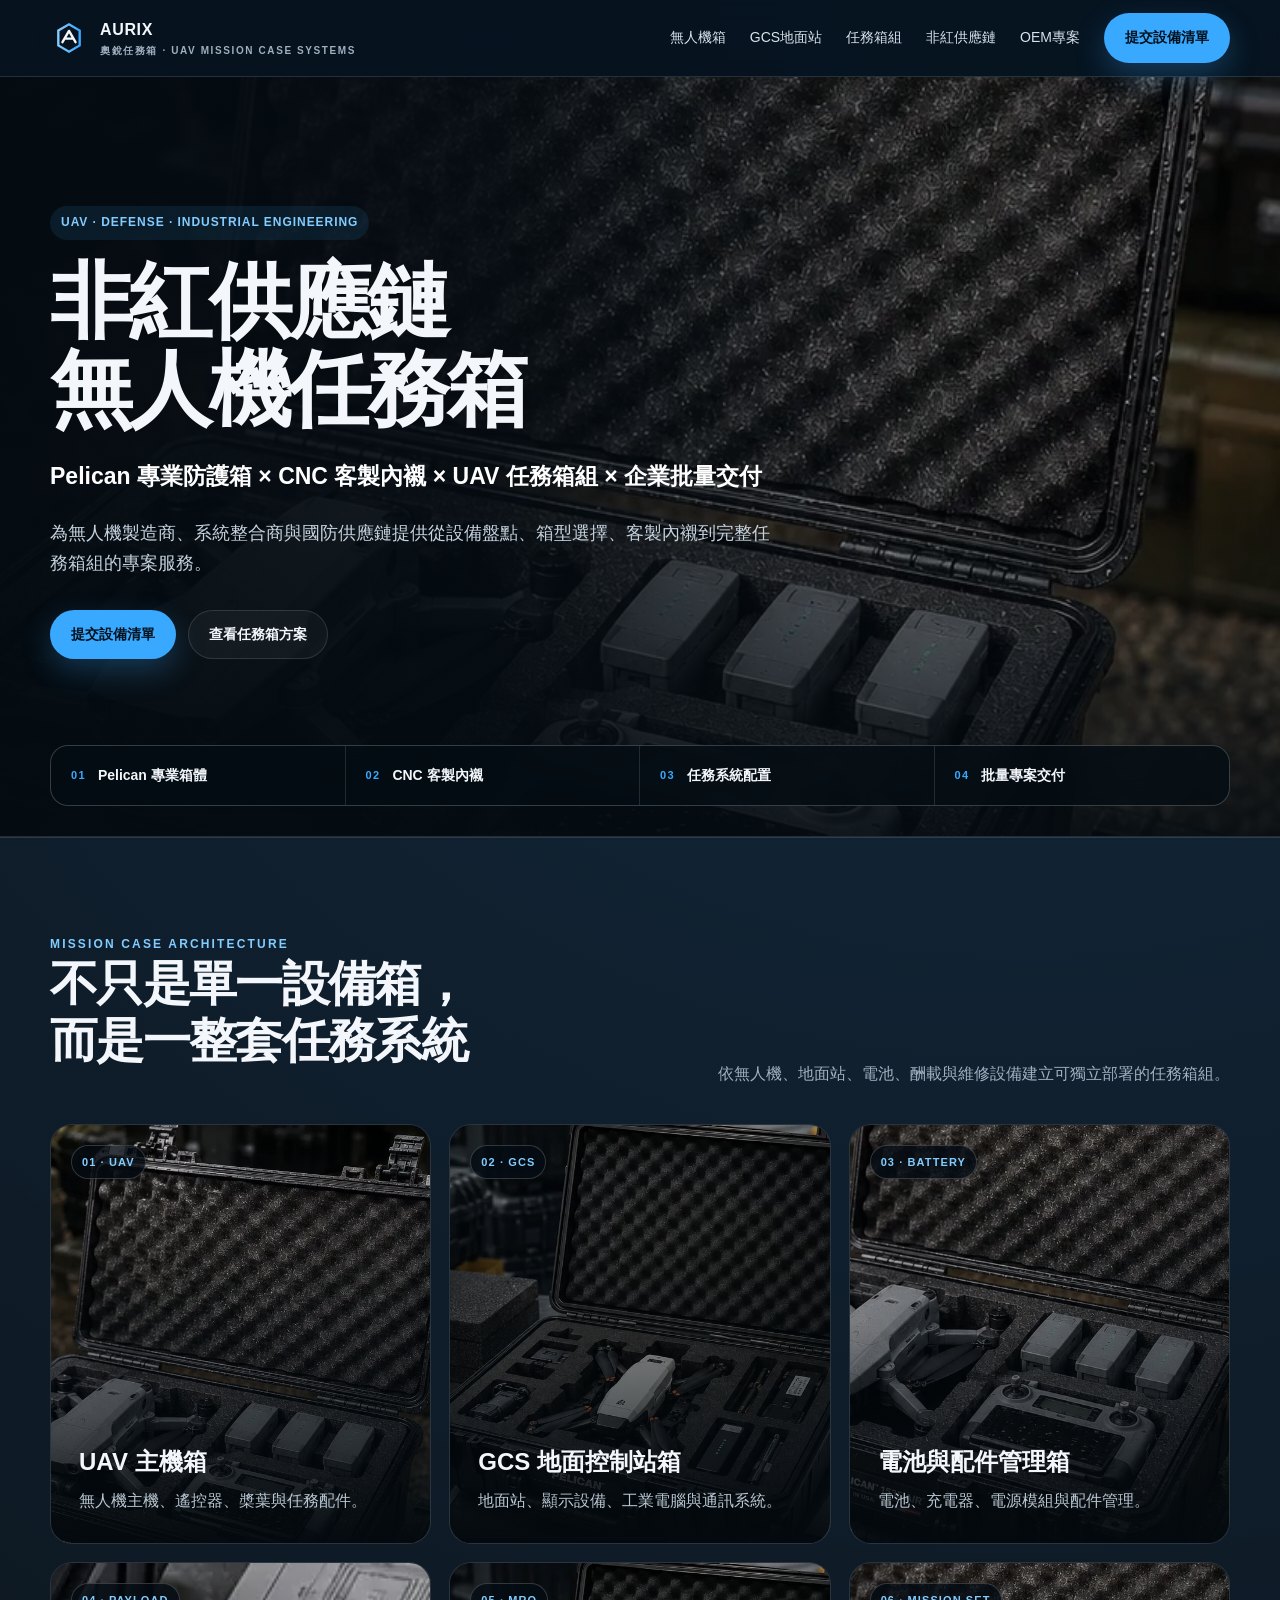
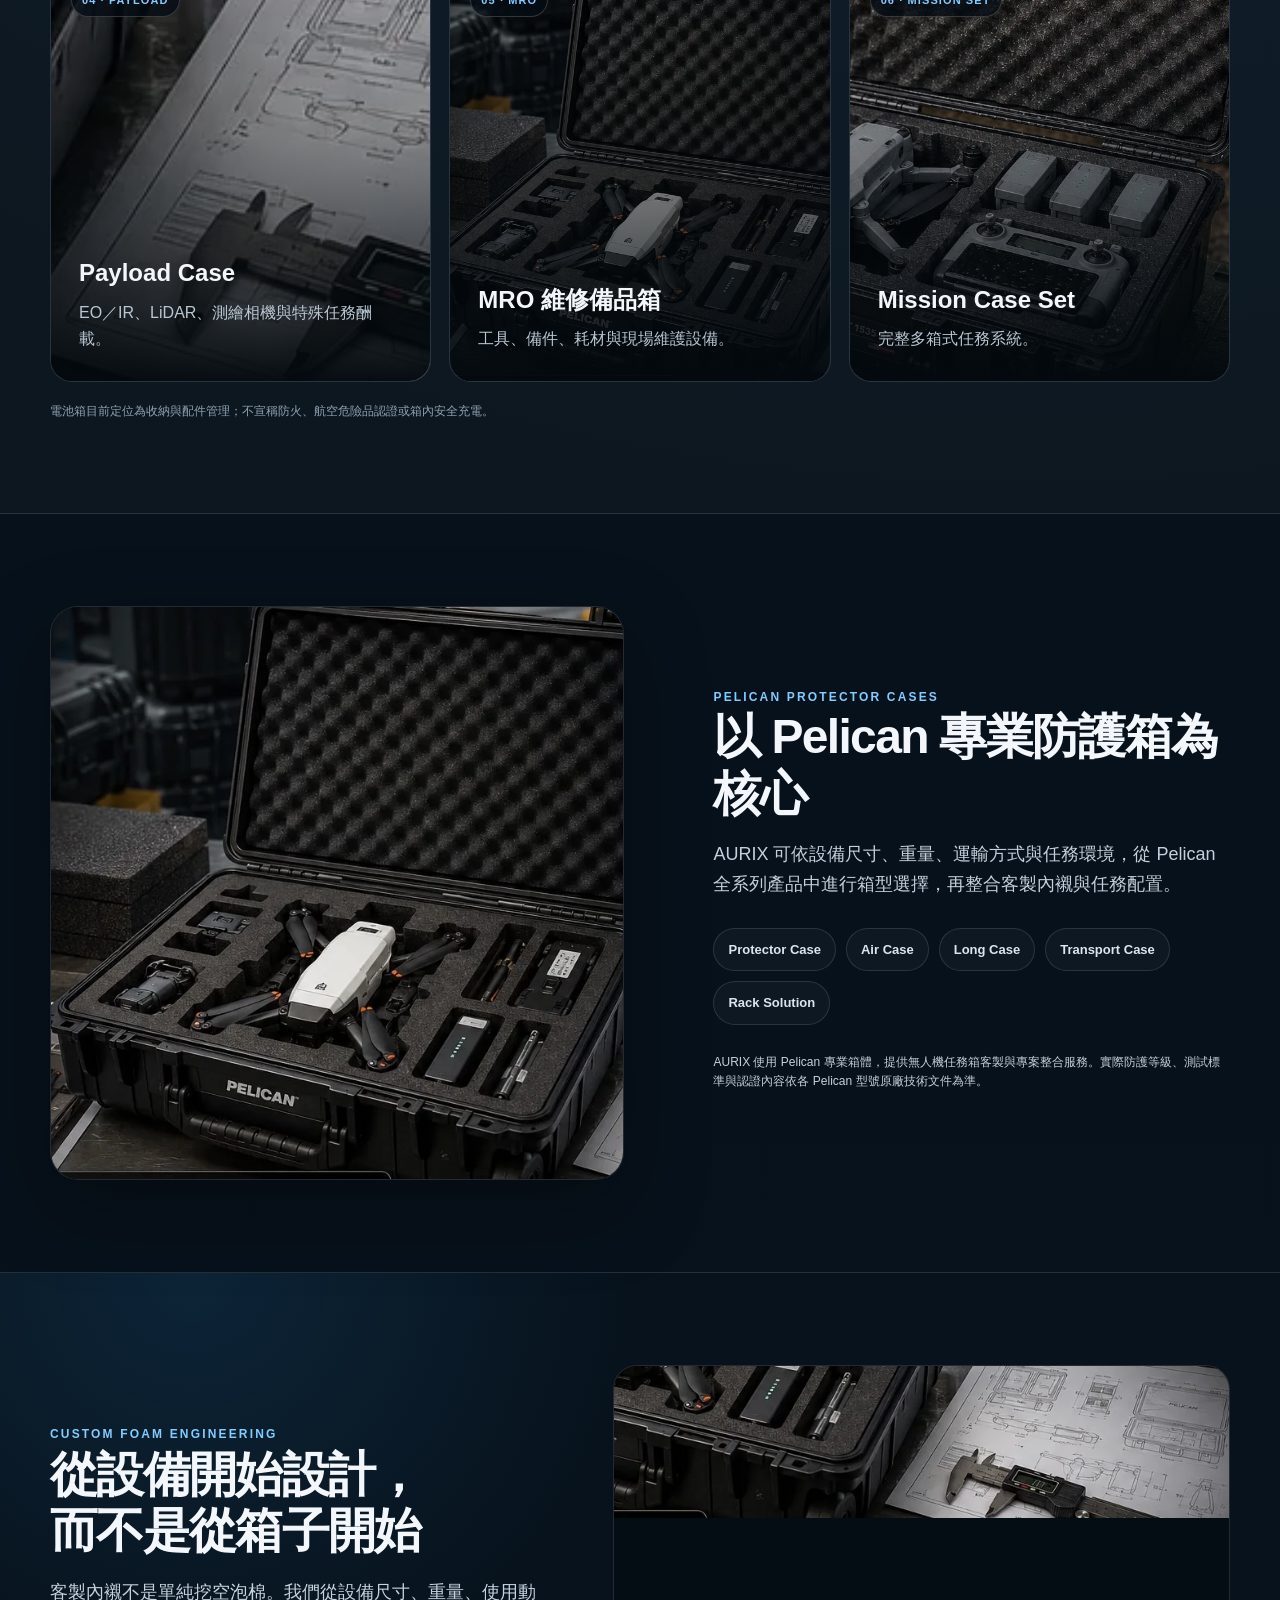
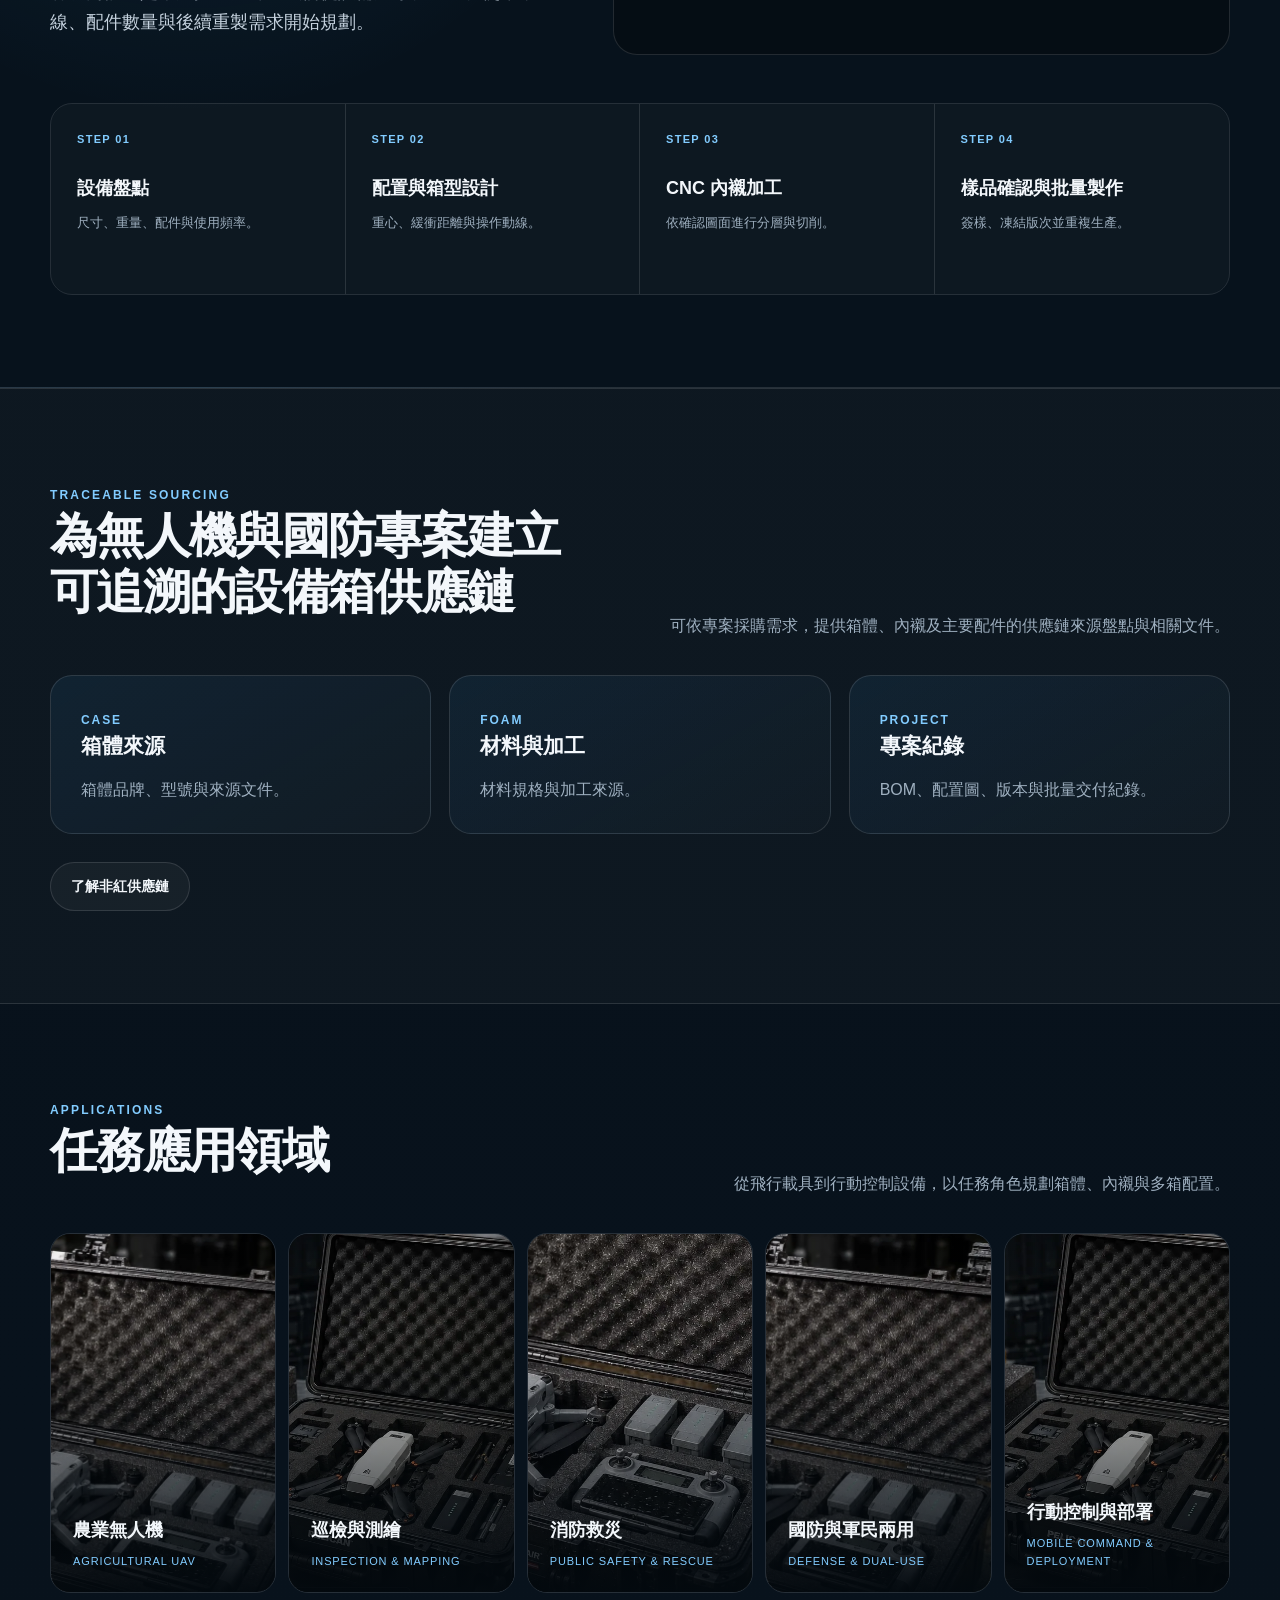
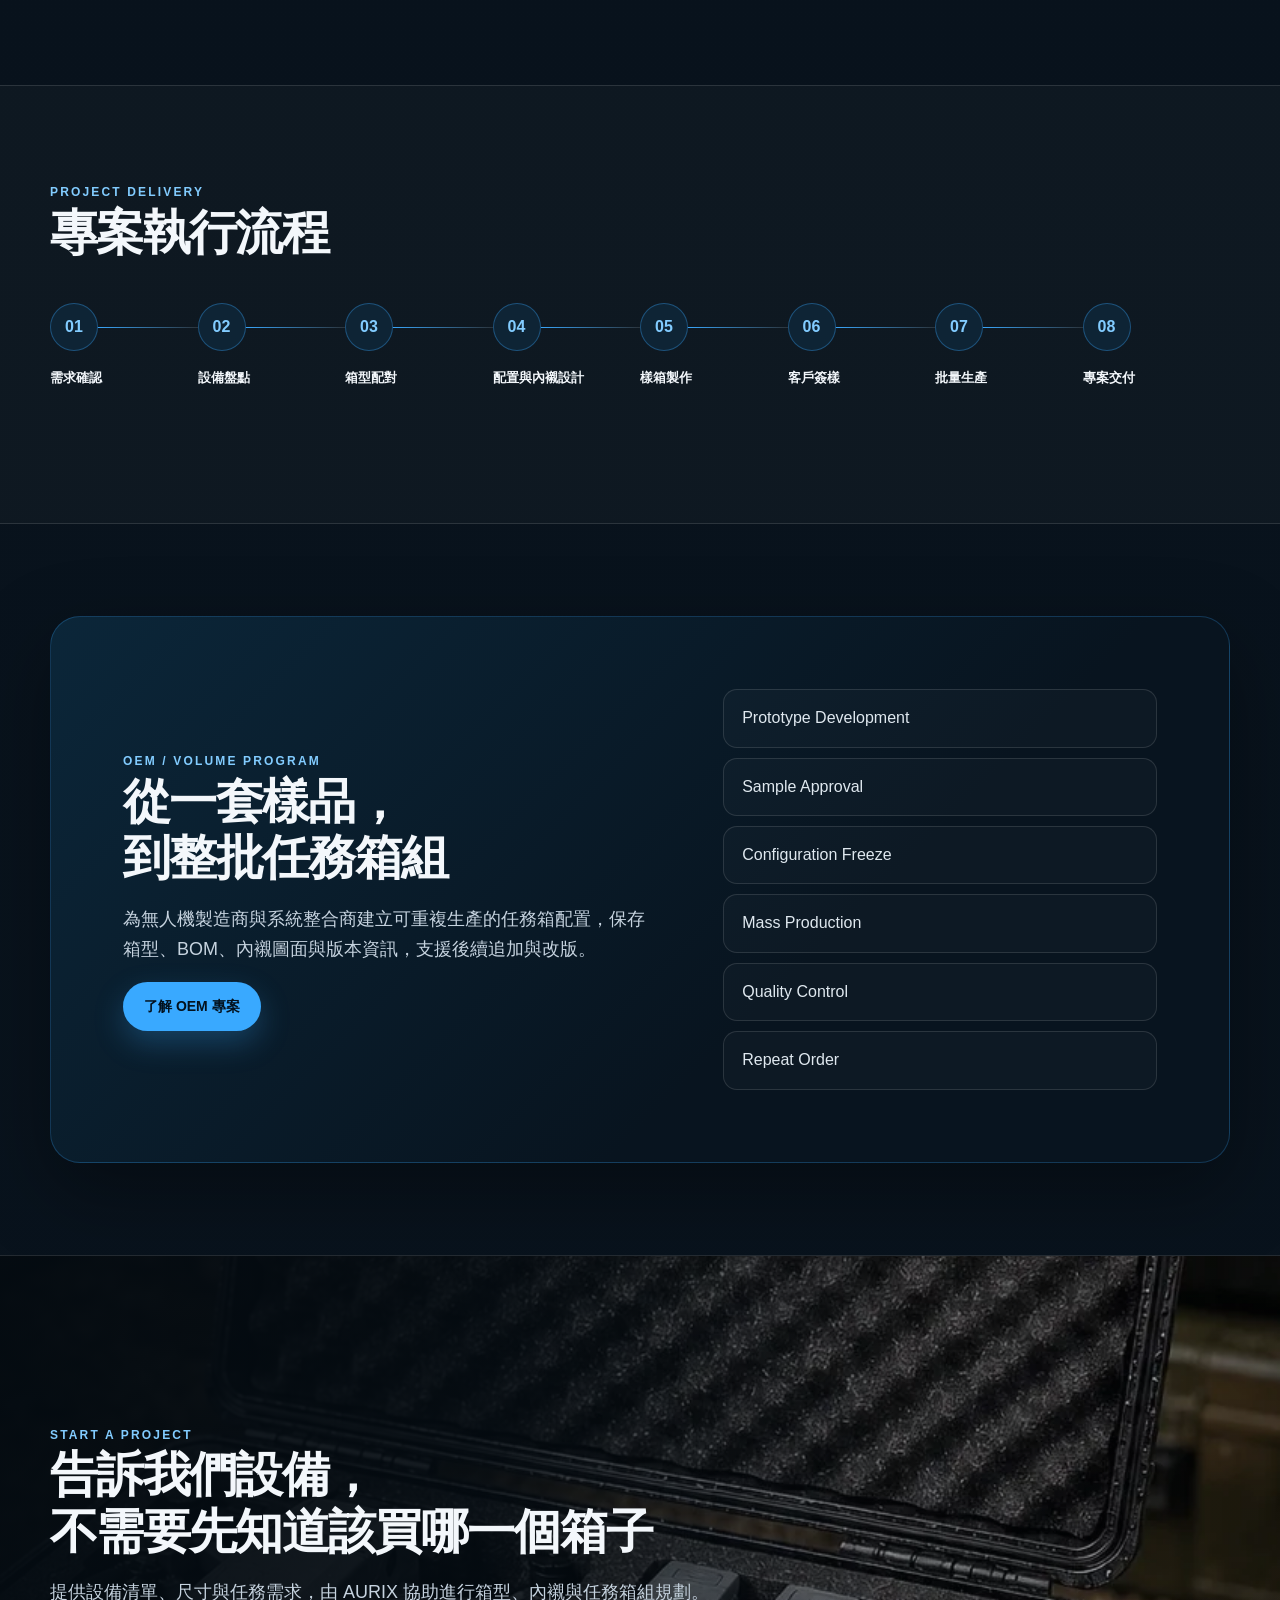
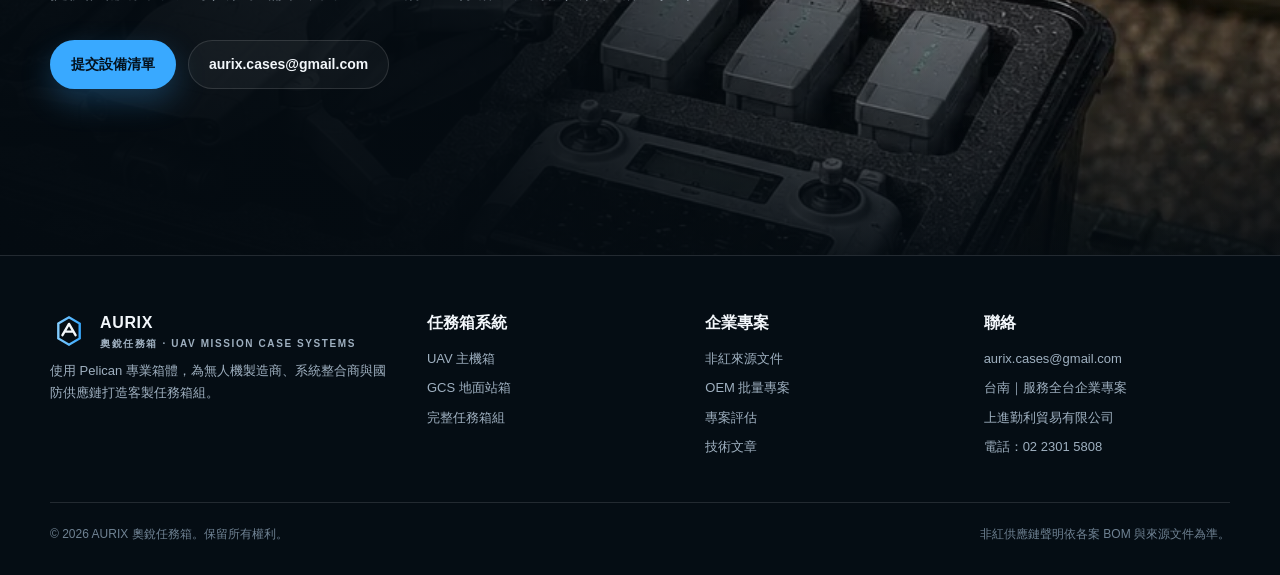
==== commit bf38fcfc: "chore: update public contact information" ====
--- a/index.html
+++ b/index.html
@@ -15,7 +15,7 @@
   <meta name="theme-color" content="#071019">
   <link rel="icon" href="/assets/logo.svg" type="image/svg+xml">
   <link rel="stylesheet" href="/assets/styles.css">
-  <script type="application/ld+json">{"@context":"https://schema.org","@type":"Organization","name":"奧銳任務箱","alternateName":"AURIX","url":"https://aurix.com.tw","description":"非紅供應鏈無人機任務箱與國防設備箱客製專案。","areaServed":"TW","email":"aurix.cases@gmail.com"}</script>
+  <script type="application/ld+json">{"@context":"https://schema.org","@type":"Organization","name":"奧銳任務箱","alternateName":"AURIX","legalName":"上進勤利貿易有限公司","url":"https://aurix.com.tw","description":"非紅供應鏈無人機任務箱與國防設備箱客製專案。","areaServed":"TW","email":"aurix.cases@gmail.com","telephone":"+886-2-2301-5808"}</script>
 </head>
 <body>
   <header class="site-header">
@@ -130,7 +130,7 @@
     <div><div class="brand"><img src="/assets/logo.svg" alt="" width="38" height="38"><span>AURIX<small>奧銳任務箱 · UAV MISSION CASE SYSTEMS</small></span></div><p>使用 Pelican 專業箱體，為無人機製造商、系統整合商與國防供應鏈打造客製任務箱組。</p></div>
     <div><h4>任務箱系統</h4><a href="/uav-case">UAV 主機箱</a><a href="/gcs-case">GCS 地面站箱</a><a href="/mission-set">完整任務箱組</a></div>
     <div><h4>企業專案</h4><a href="/non-red-supply-chain">非紅來源文件</a><a href="/oem-program">OEM 批量專案</a><a href="/inquiry">專案評估</a><a href="/articles">技術文章</a></div>
-    <div><h4>聯絡</h4><a href="mailto:aurix.cases@gmail.com">aurix.cases@gmail.com</a><p>台南｜服務全台企業專案</p><p class="notice">正式法人名稱與聯絡電話暫不公開。</p></div>
+    <div><h4>聯絡</h4><a href="mailto:aurix.cases@gmail.com">aurix.cases@gmail.com</a><p>台南｜服務全台企業專案</p><p>上進勤利貿易有限公司</p><p><a href="tel:+886223015808">電話：02 2301 5808</a></p></div>
   </div><div class="footer-bottom"><span>© 2026 AURIX 奧銳任務箱。保留所有權利。</span><span>非紅供應鏈聲明依各案 BOM 與來源文件為準。</span></div></div></footer>
   <script src="/assets/app.js" defer></script>
 </body>
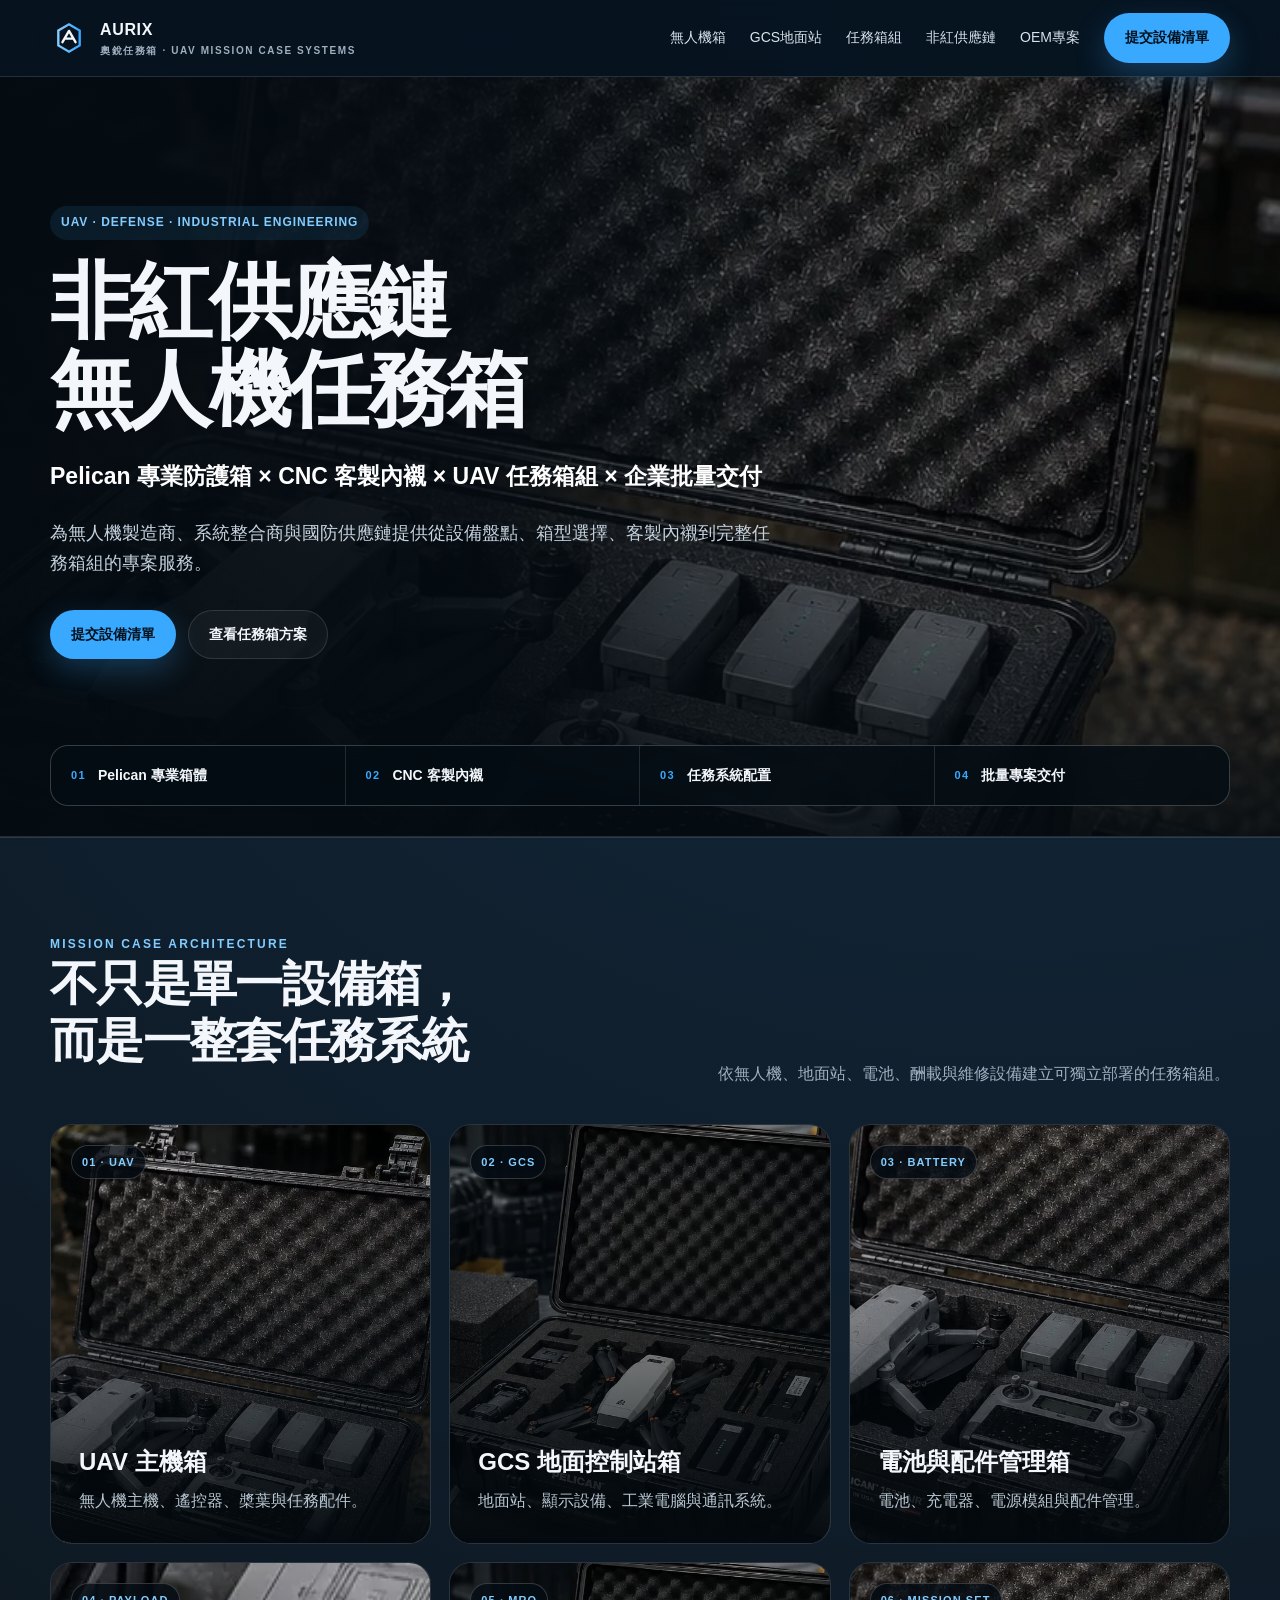
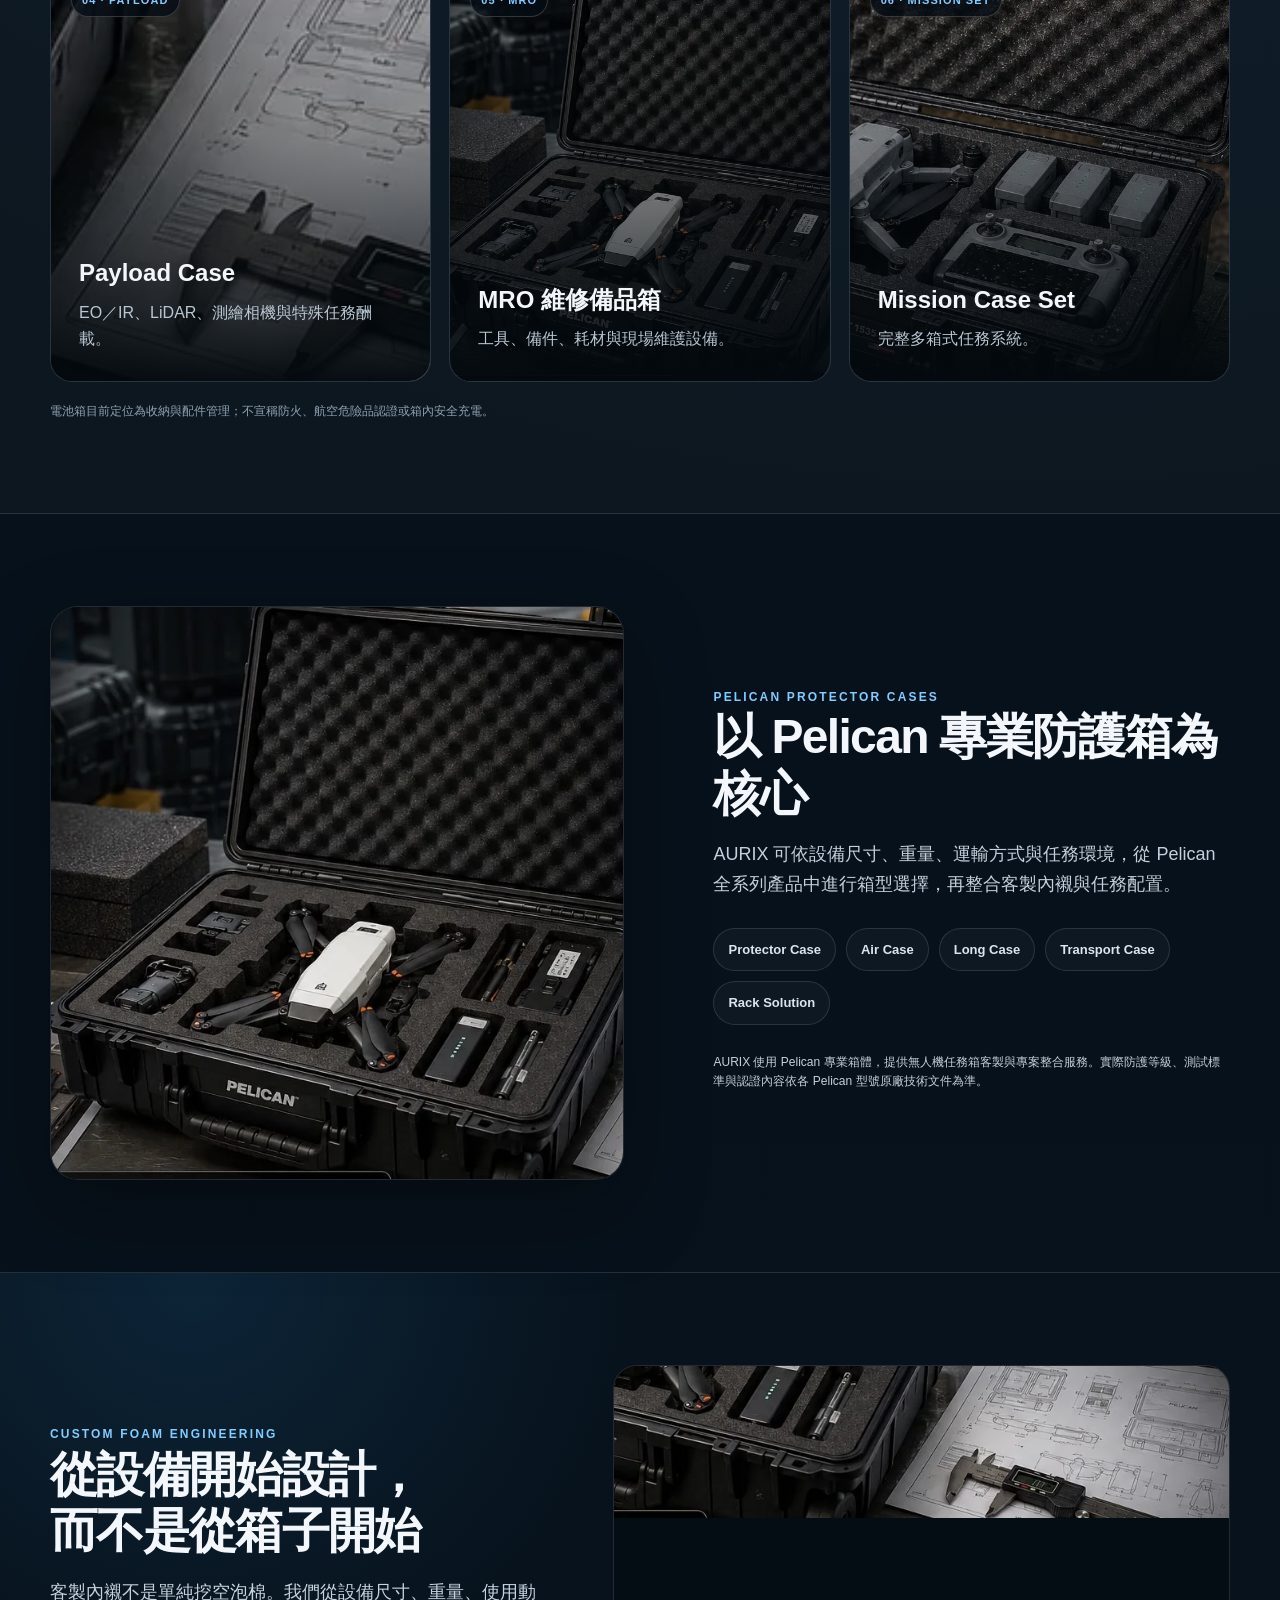
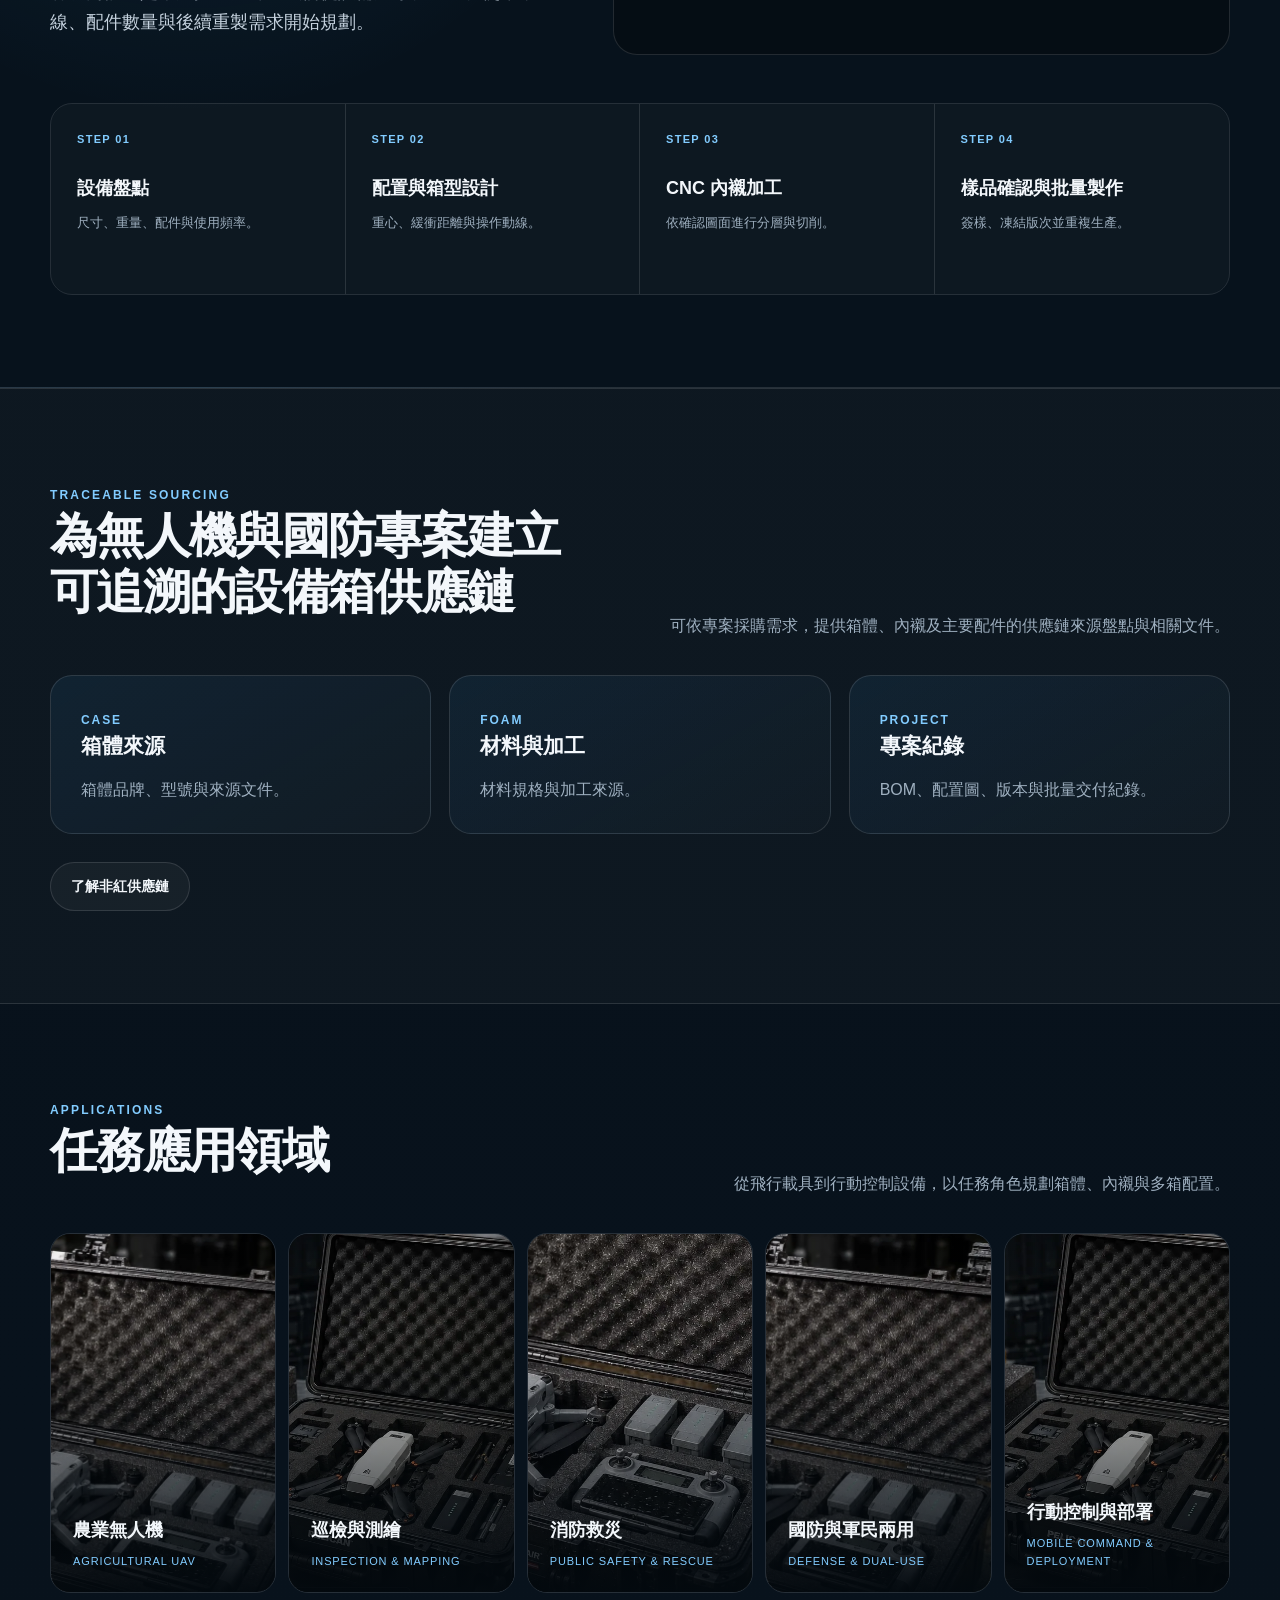
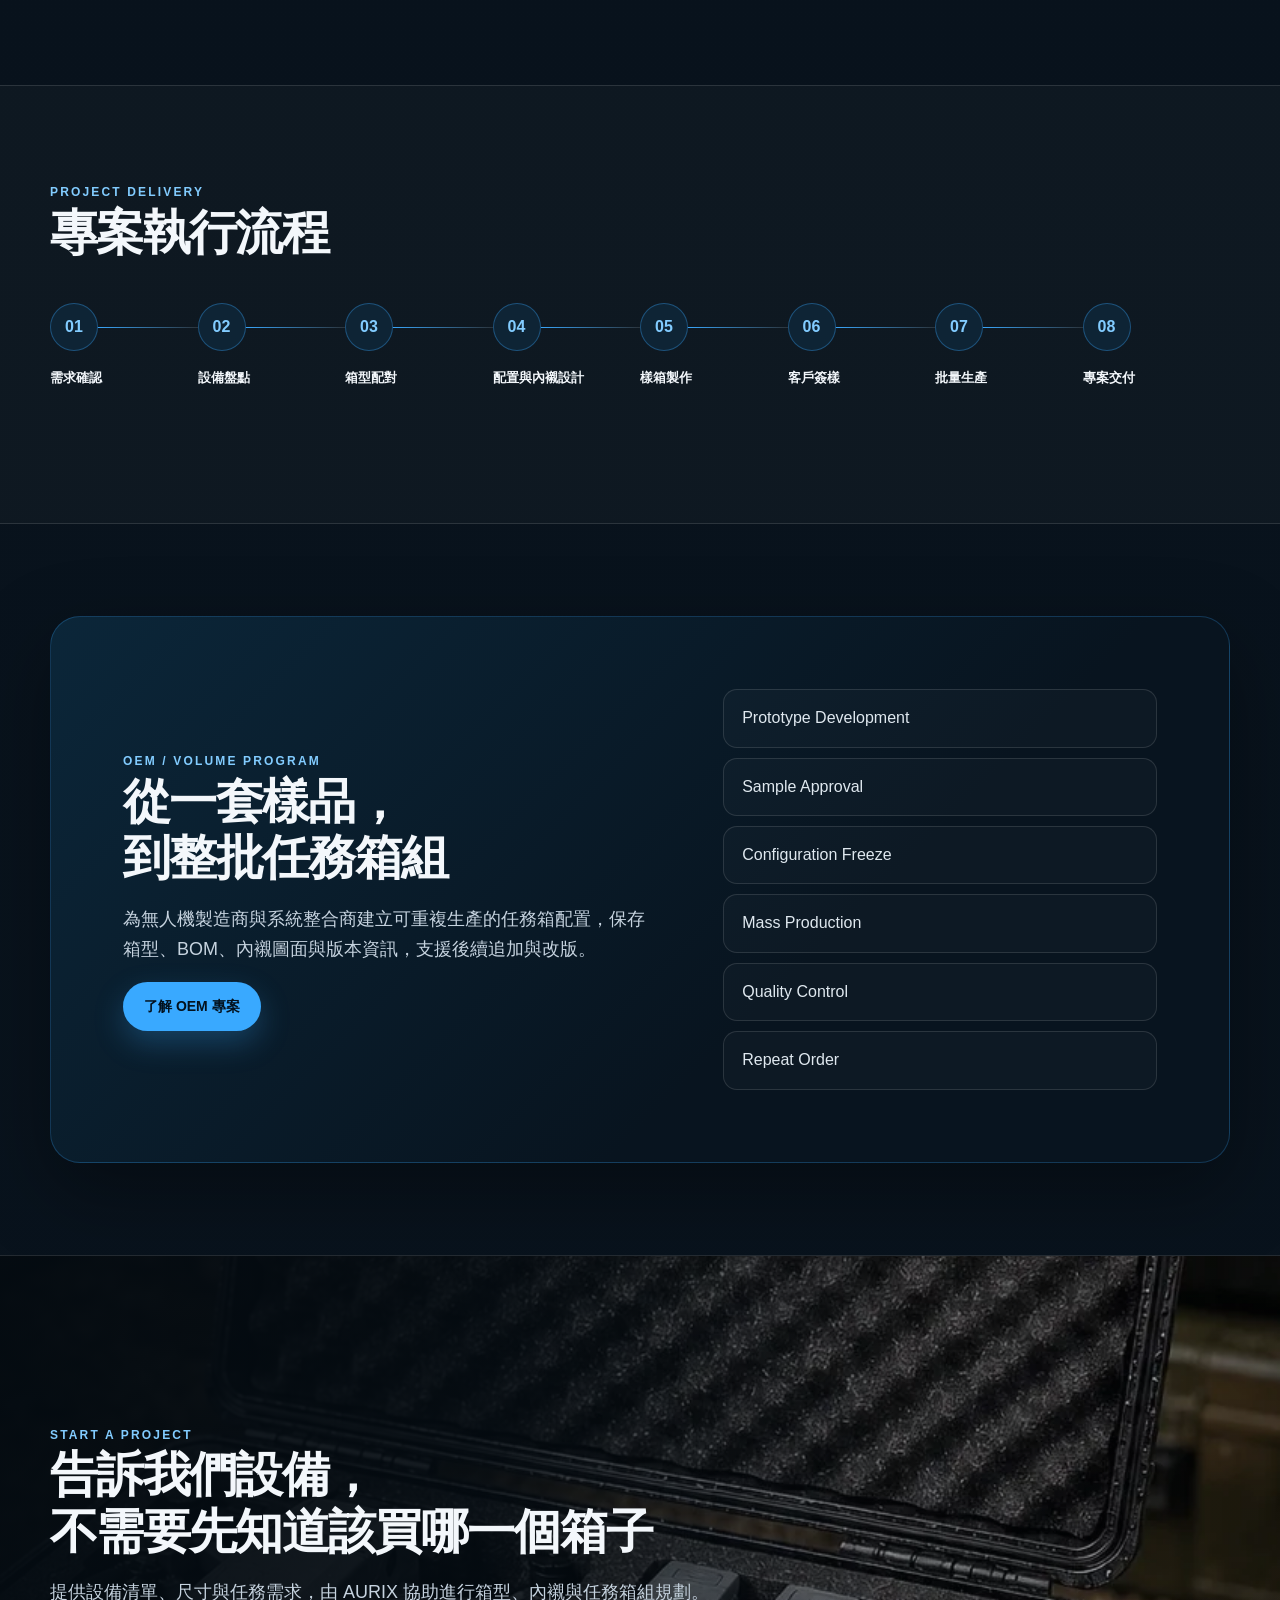
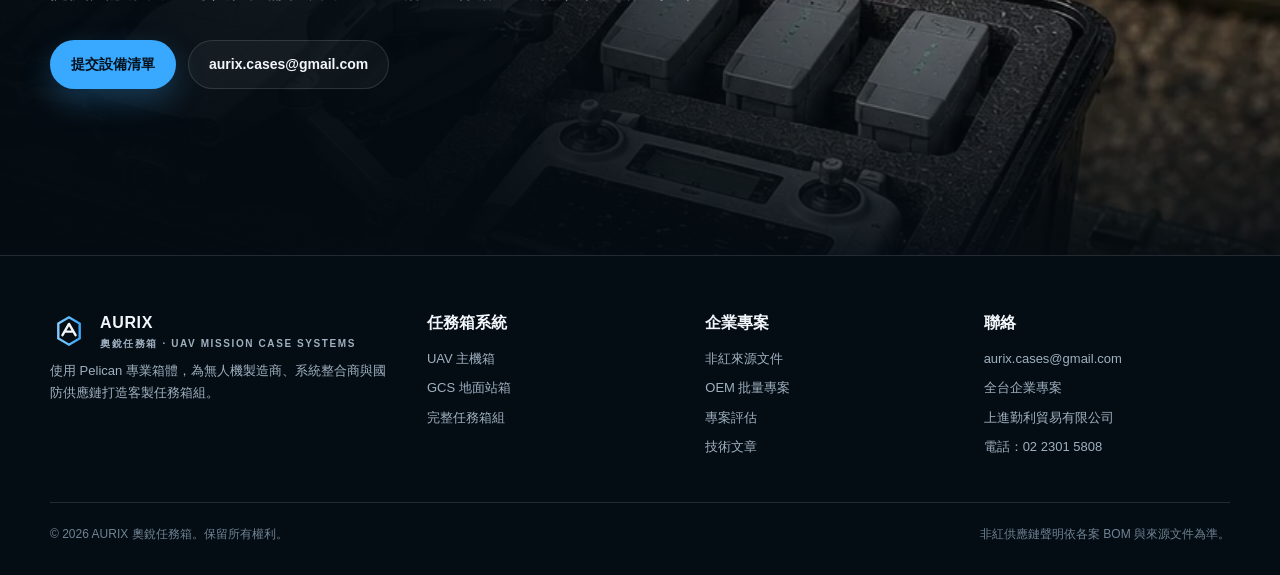
==== commit 638baf50: "chore: update nationwide service area" ====
--- a/index.html
+++ b/index.html
@@ -130,7 +130,7 @@
     <div><div class="brand"><img src="/assets/logo.svg" alt="" width="38" height="38"><span>AURIX<small>奧銳任務箱 · UAV MISSION CASE SYSTEMS</small></span></div><p>使用 Pelican 專業箱體，為無人機製造商、系統整合商與國防供應鏈打造客製任務箱組。</p></div>
     <div><h4>任務箱系統</h4><a href="/uav-case">UAV 主機箱</a><a href="/gcs-case">GCS 地面站箱</a><a href="/mission-set">完整任務箱組</a></div>
     <div><h4>企業專案</h4><a href="/non-red-supply-chain">非紅來源文件</a><a href="/oem-program">OEM 批量專案</a><a href="/inquiry">專案評估</a><a href="/articles">技術文章</a></div>
-    <div><h4>聯絡</h4><a href="mailto:aurix.cases@gmail.com">aurix.cases@gmail.com</a><p>台南｜服務全台企業專案</p><p>上進勤利貿易有限公司</p><p><a href="tel:+886223015808">電話：02 2301 5808</a></p></div>
+    <div><h4>聯絡</h4><a href="mailto:aurix.cases@gmail.com">aurix.cases@gmail.com</a><p>全台企業專案</p><p>上進勤利貿易有限公司</p><p><a href="tel:+886223015808">電話：02 2301 5808</a></p></div>
   </div><div class="footer-bottom"><span>© 2026 AURIX 奧銳任務箱。保留所有權利。</span><span>非紅供應鏈聲明依各案 BOM 與來源文件為準。</span></div></div></footer>
   <script src="/assets/app.js" defer></script>
 </body>
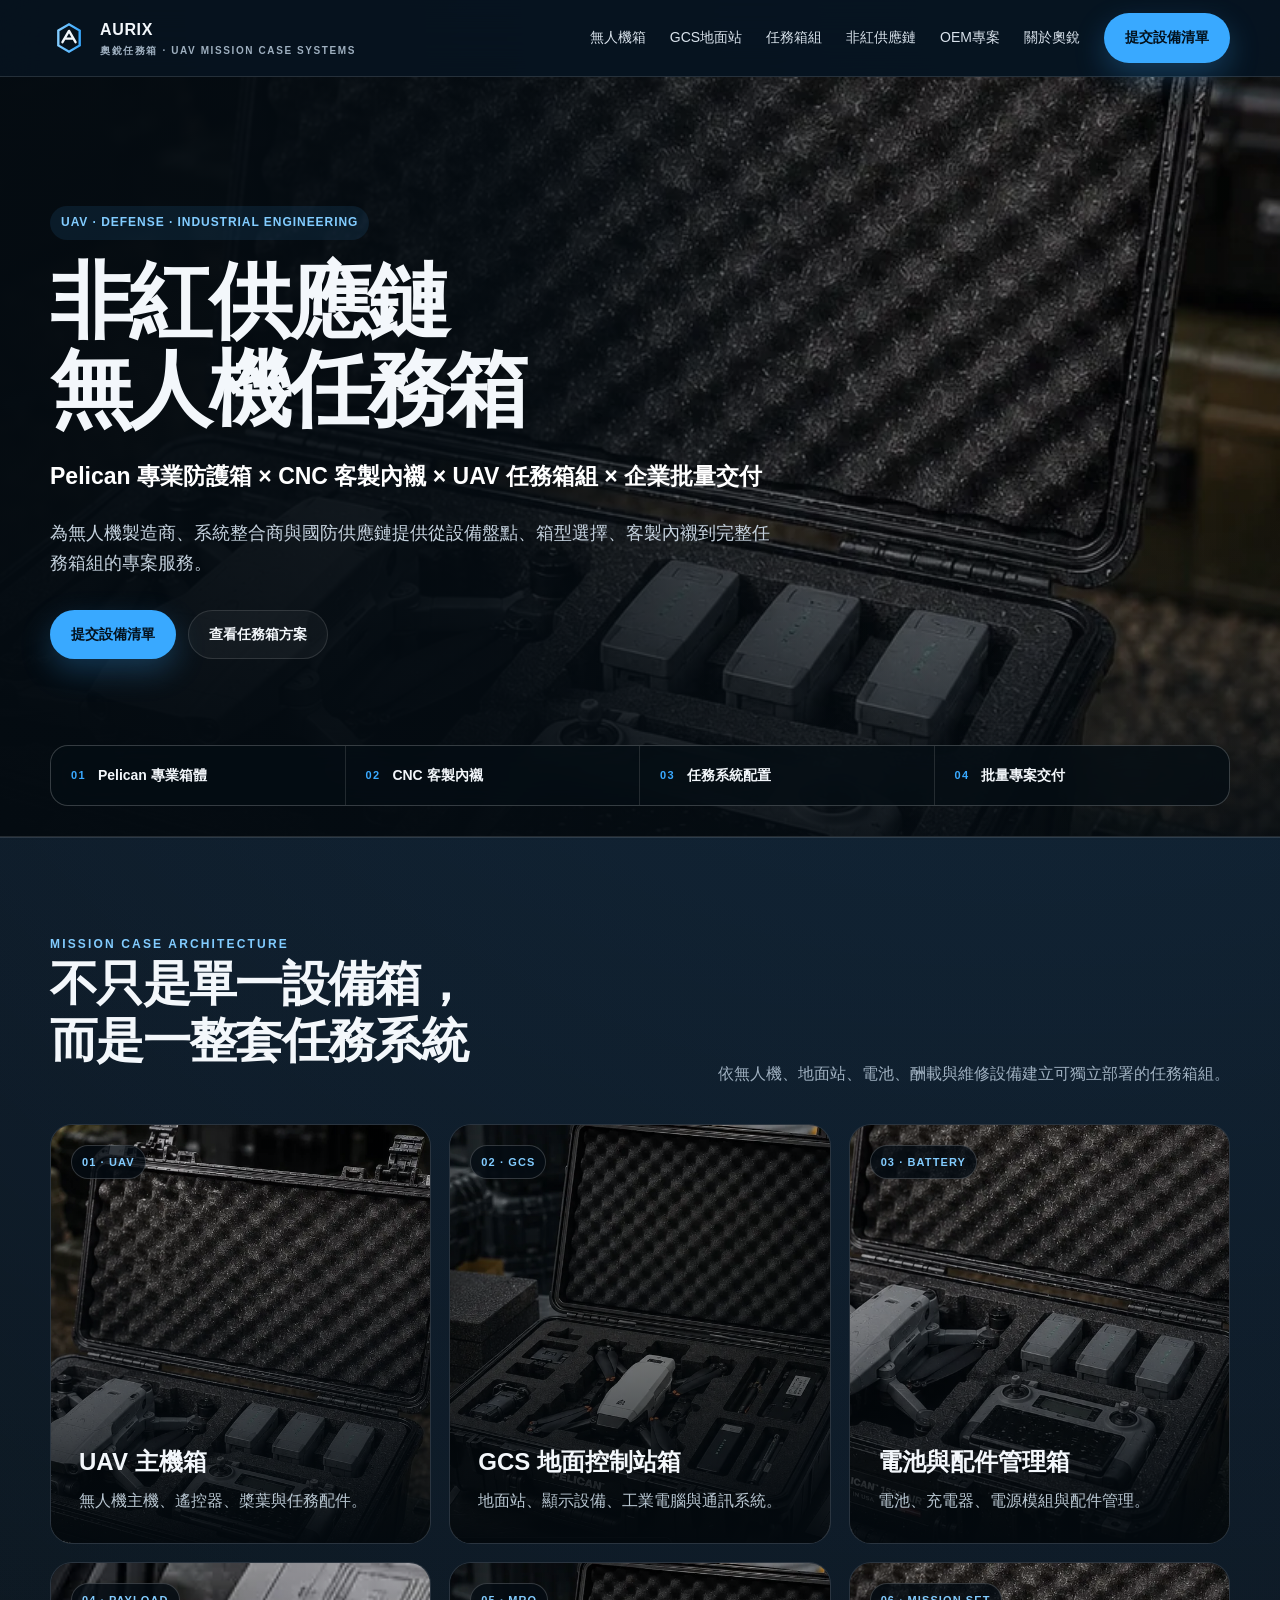
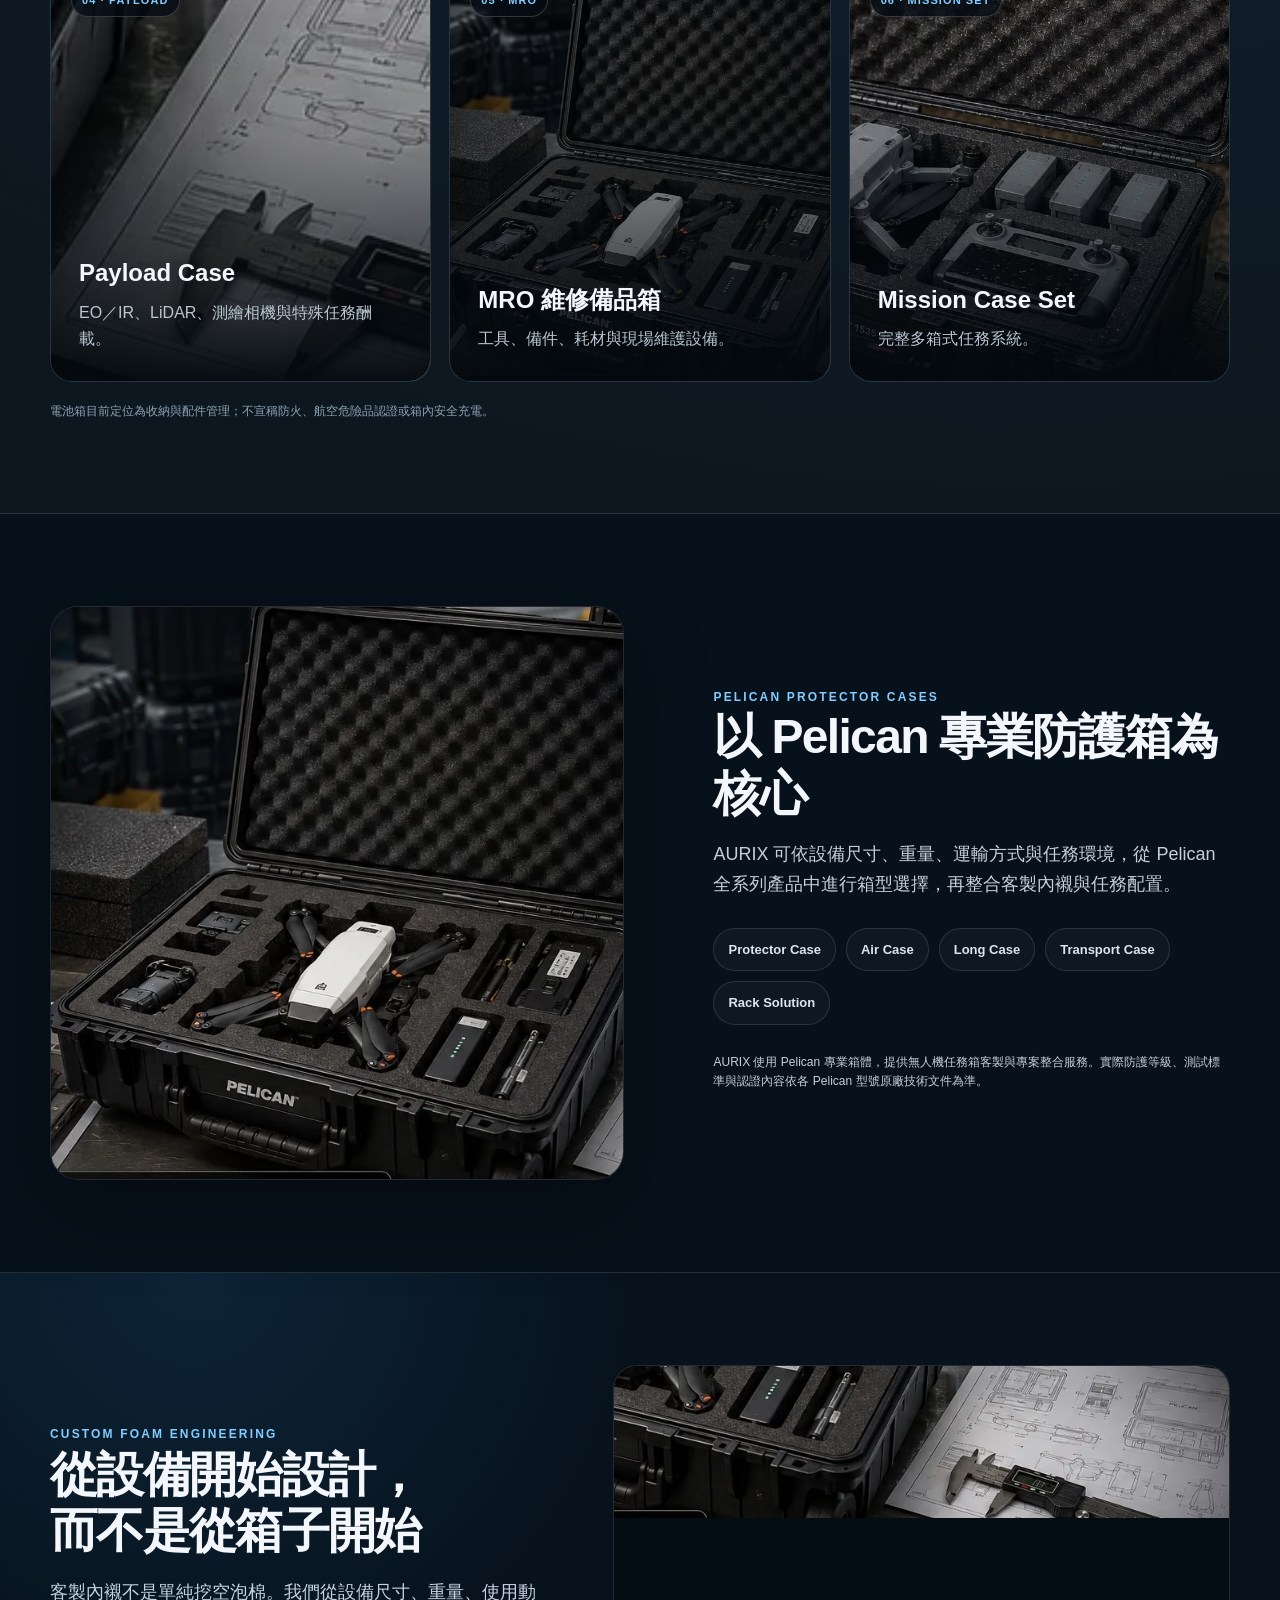
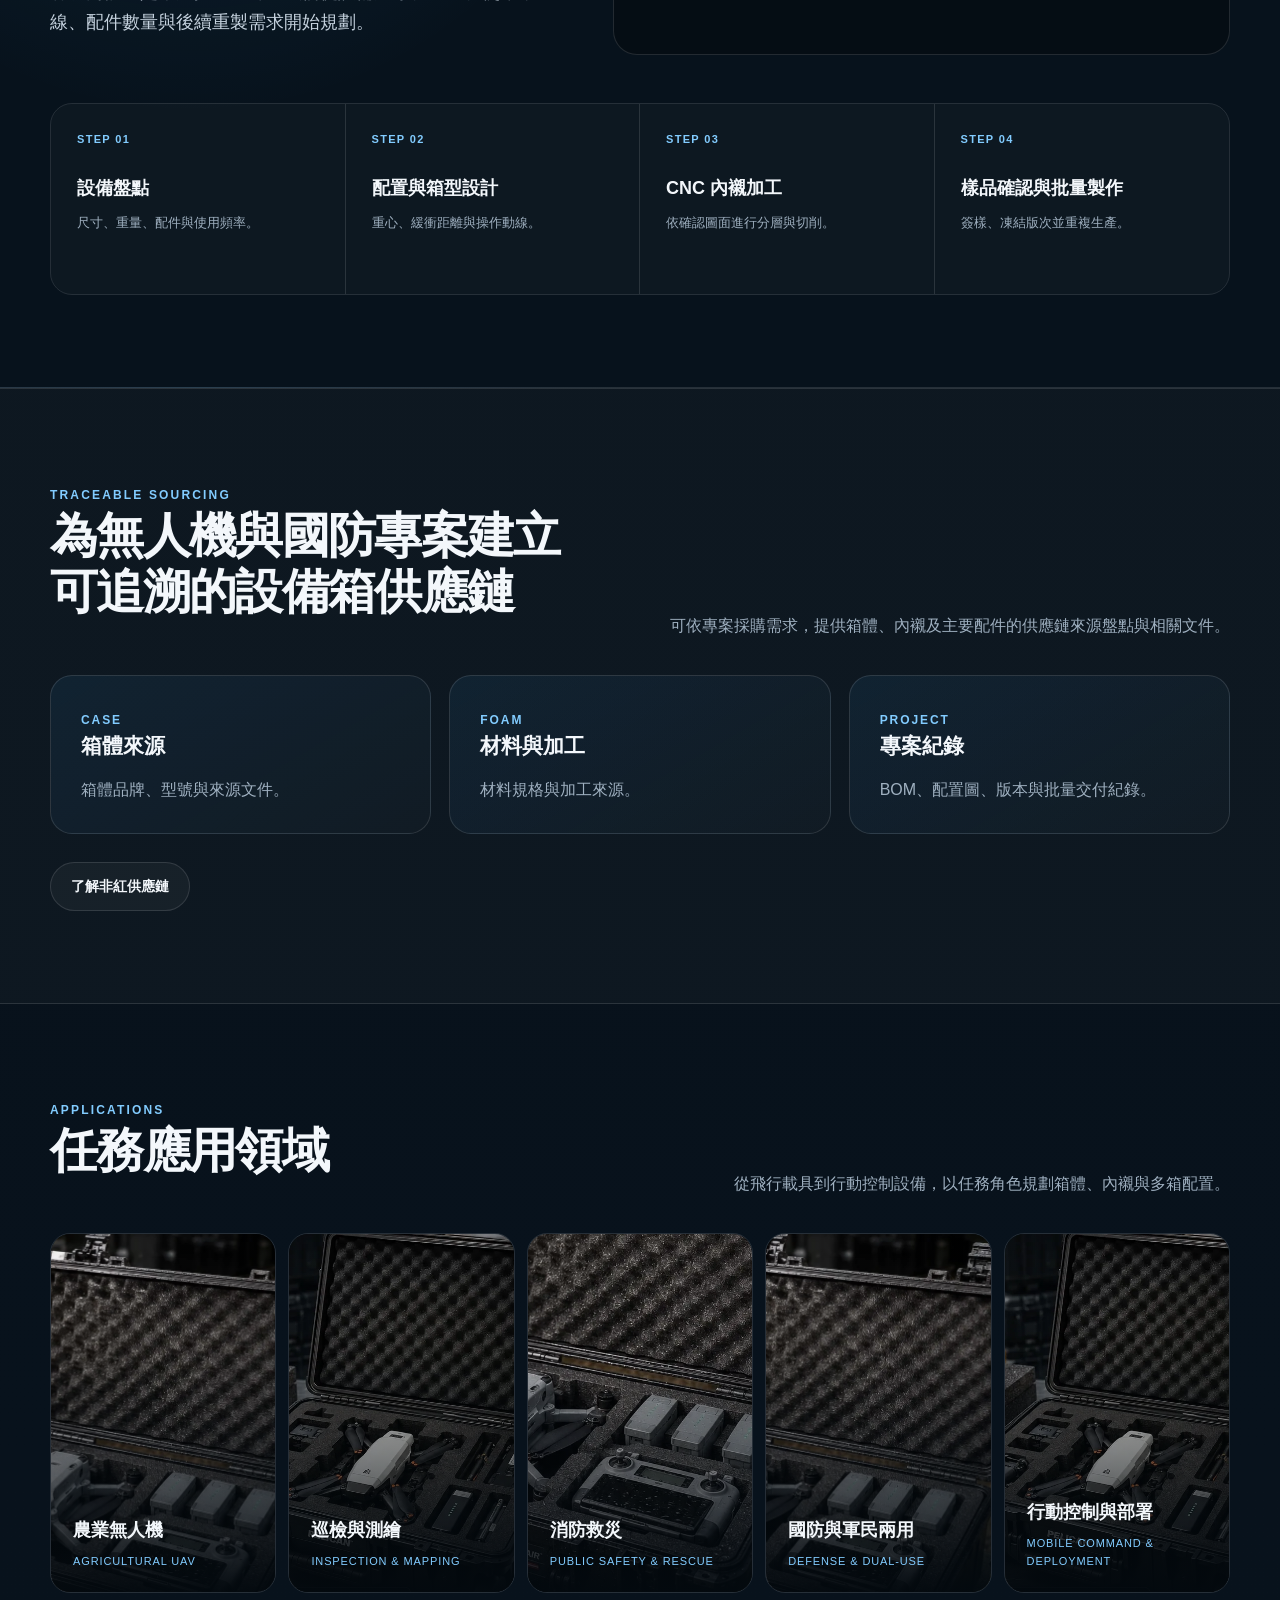
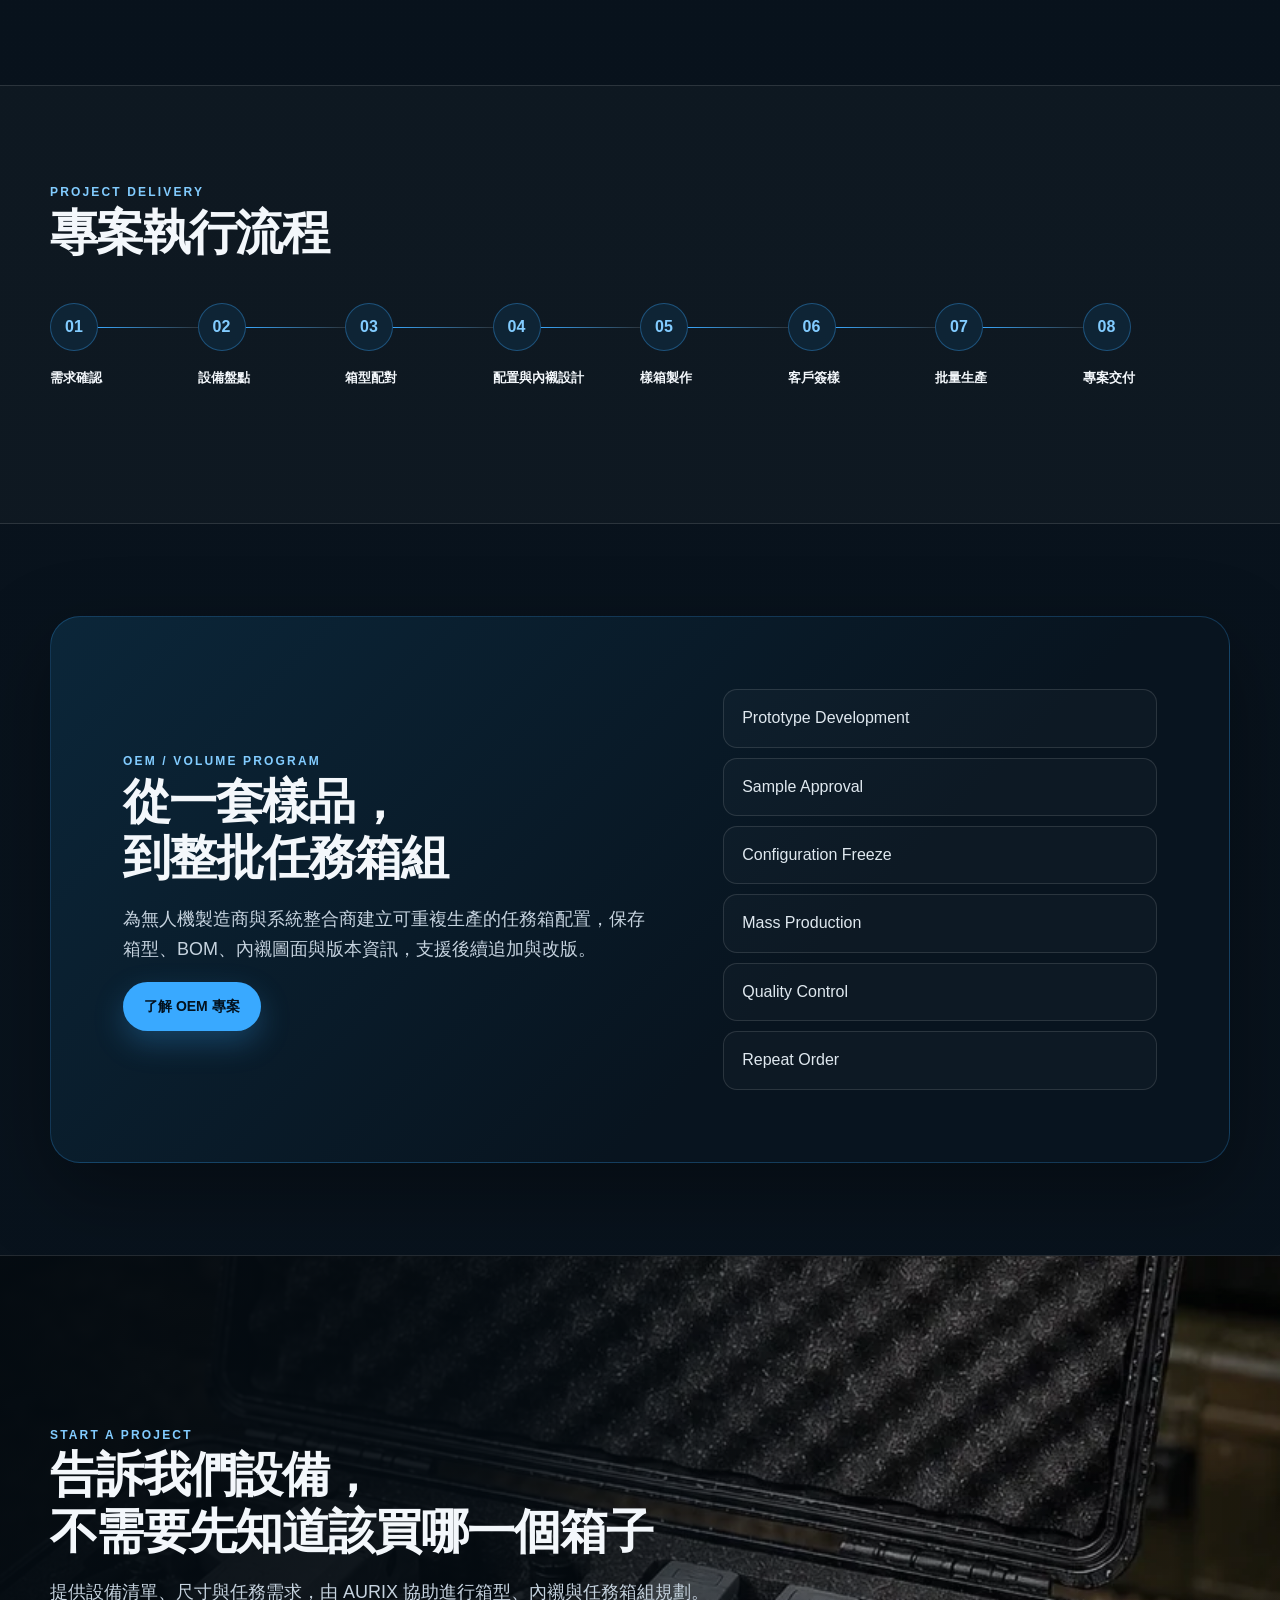
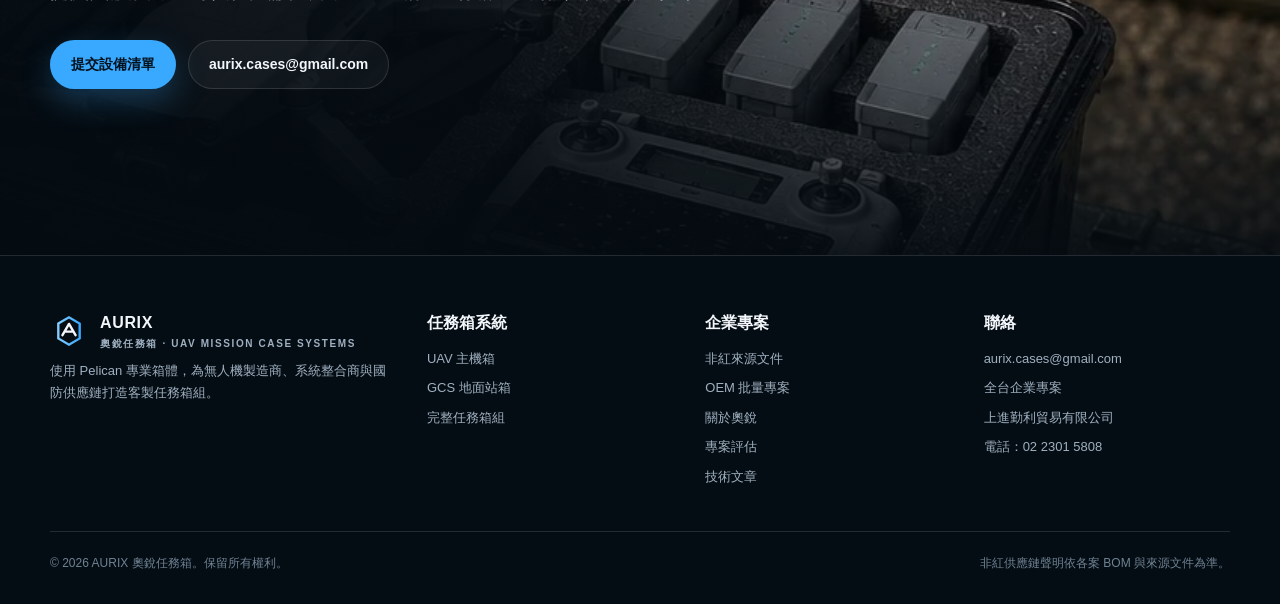
==== commit 57ce9e80: "feat: add about Aurix brand page" ====
--- a/index.html
+++ b/index.html
@@ -23,7 +23,7 @@
       <a class="brand" href="/"><img src="/assets/logo.svg" alt="奧銳 AURIX 標誌" width="38" height="38"><span>AURIX<small>奧銳任務箱 · UAV MISSION CASE SYSTEMS</small></span></a>
       <button class="menu-toggle" type="button" aria-label="開啟選單" aria-expanded="false" aria-controls="primary-navigation">選單</button>
       <div class="nav-links" id="primary-navigation">
-        <a href="/uav-case">無人機箱</a><a href="/gcs-case">GCS地面站</a><a href="/mission-set">任務箱組</a><a href="/non-red-supply-chain">非紅供應鏈</a><a href="/oem-program">OEM專案</a><a class="btn btn-primary" href="/inquiry">提交設備清單</a>
+        <a href="/uav-case">無人機箱</a><a href="/gcs-case">GCS地面站</a><a href="/mission-set">任務箱組</a><a href="/non-red-supply-chain">非紅供應鏈</a><a href="/oem-program">OEM專案</a><a href="/about">關於奧銳</a><a class="btn btn-primary" href="/inquiry">提交設備清單</a>
       </div>
     </nav>
   </header>
@@ -129,7 +129,7 @@
   <footer class="site-footer"><div class="container"><div class="footer-grid">
     <div><div class="brand"><img src="/assets/logo.svg" alt="" width="38" height="38"><span>AURIX<small>奧銳任務箱 · UAV MISSION CASE SYSTEMS</small></span></div><p>使用 Pelican 專業箱體，為無人機製造商、系統整合商與國防供應鏈打造客製任務箱組。</p></div>
     <div><h4>任務箱系統</h4><a href="/uav-case">UAV 主機箱</a><a href="/gcs-case">GCS 地面站箱</a><a href="/mission-set">完整任務箱組</a></div>
-    <div><h4>企業專案</h4><a href="/non-red-supply-chain">非紅來源文件</a><a href="/oem-program">OEM 批量專案</a><a href="/inquiry">專案評估</a><a href="/articles">技術文章</a></div>
+    <div><h4>企業專案</h4><a href="/non-red-supply-chain">非紅來源文件</a><a href="/oem-program">OEM 批量專案</a><a href="/about">關於奧銳</a><a href="/inquiry">專案評估</a><a href="/articles">技術文章</a></div>
     <div><h4>聯絡</h4><a href="mailto:aurix.cases@gmail.com">aurix.cases@gmail.com</a><p>全台企業專案</p><p>上進勤利貿易有限公司</p><p><a href="tel:+886223015808">電話：02 2301 5808</a></p></div>
   </div><div class="footer-bottom"><span>© 2026 AURIX 奧銳任務箱。保留所有權利。</span><span>非紅供應鏈聲明依各案 BOM 與來源文件為準。</span></div></div></footer>
   <script src="/assets/app.js" defer></script>
